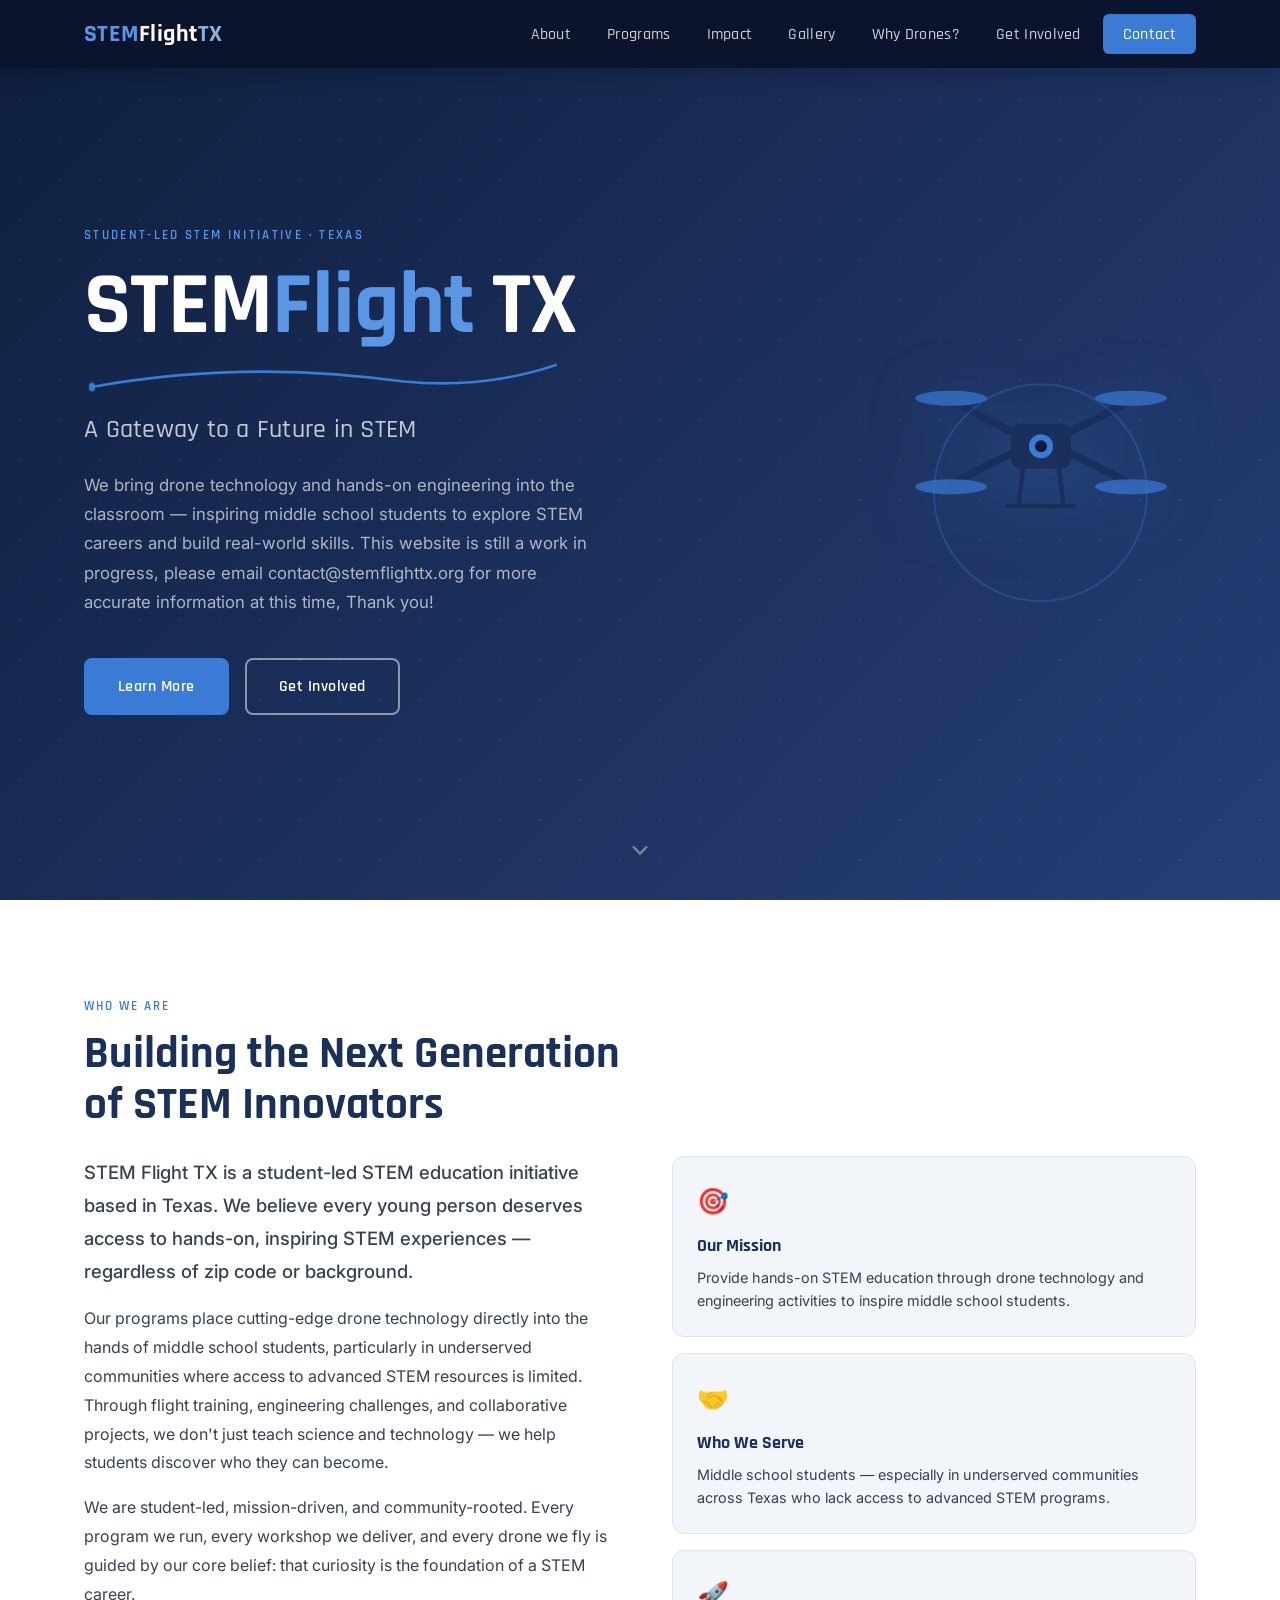
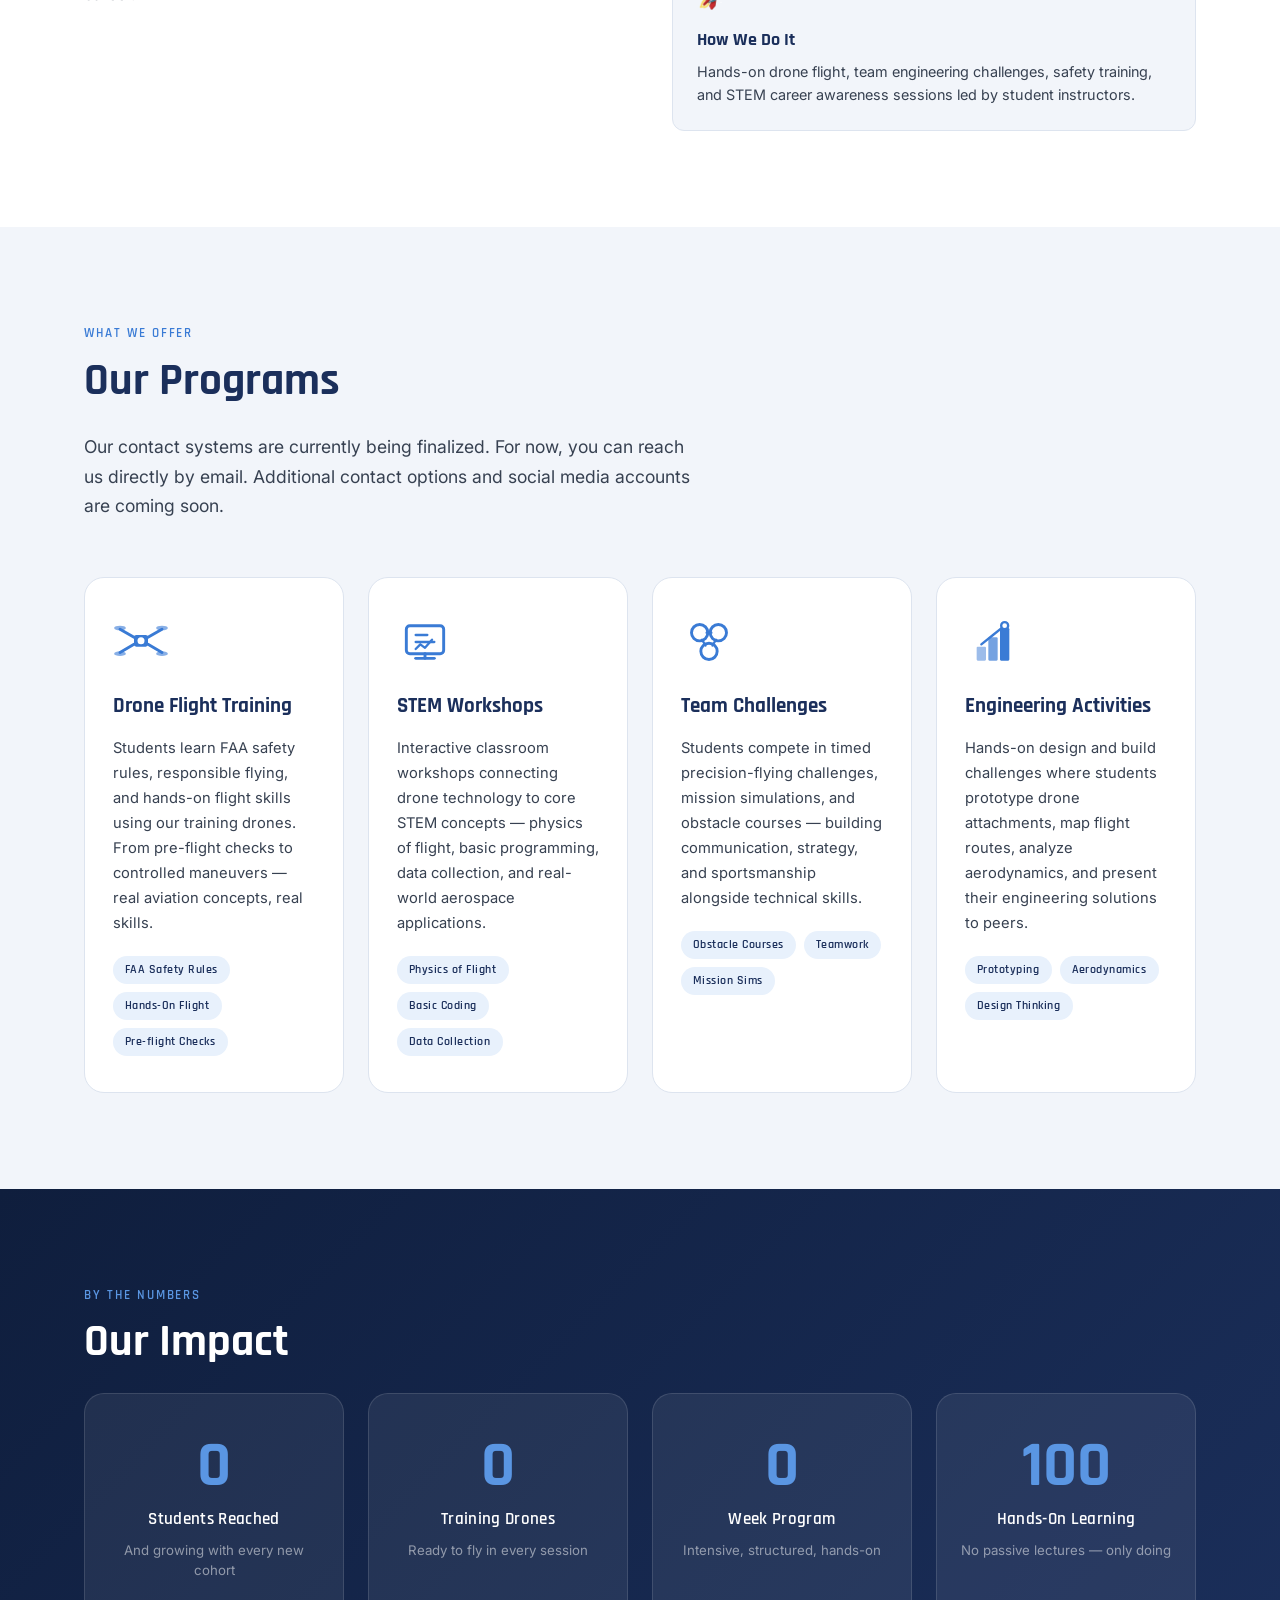
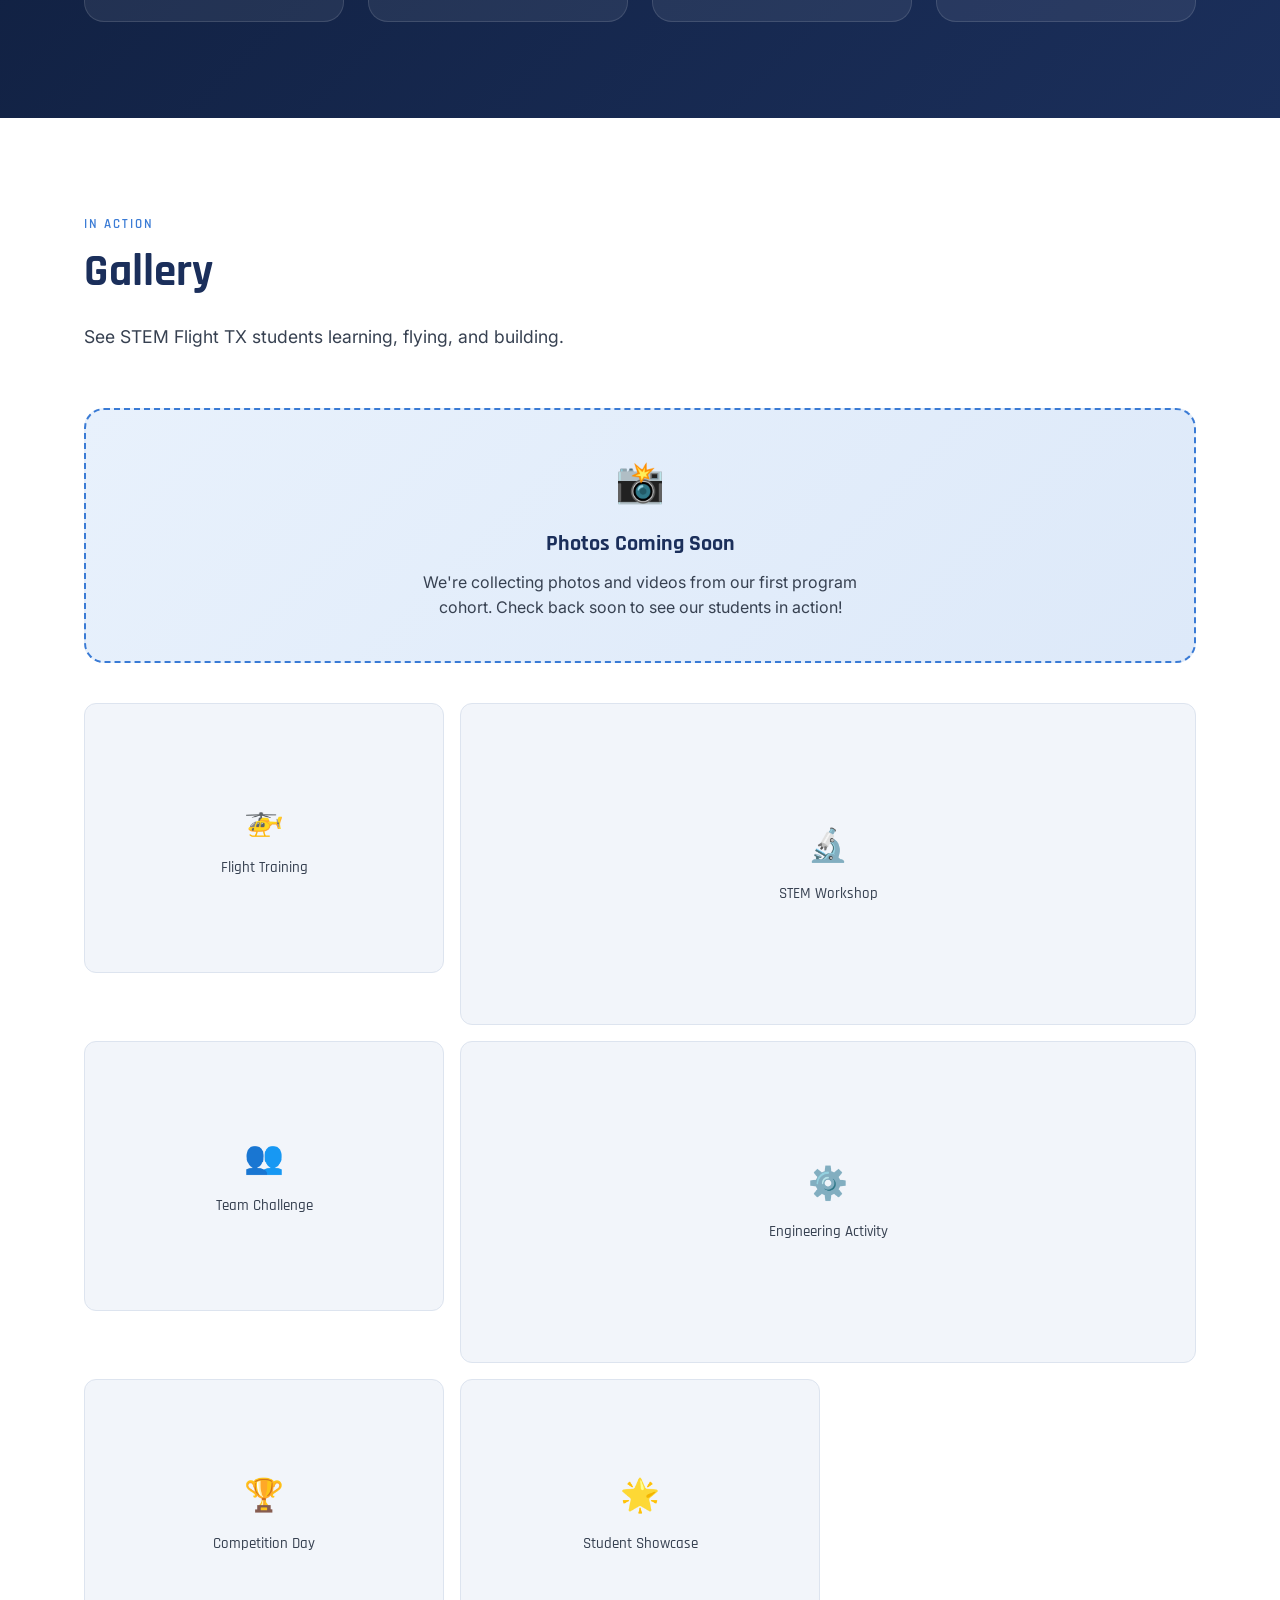
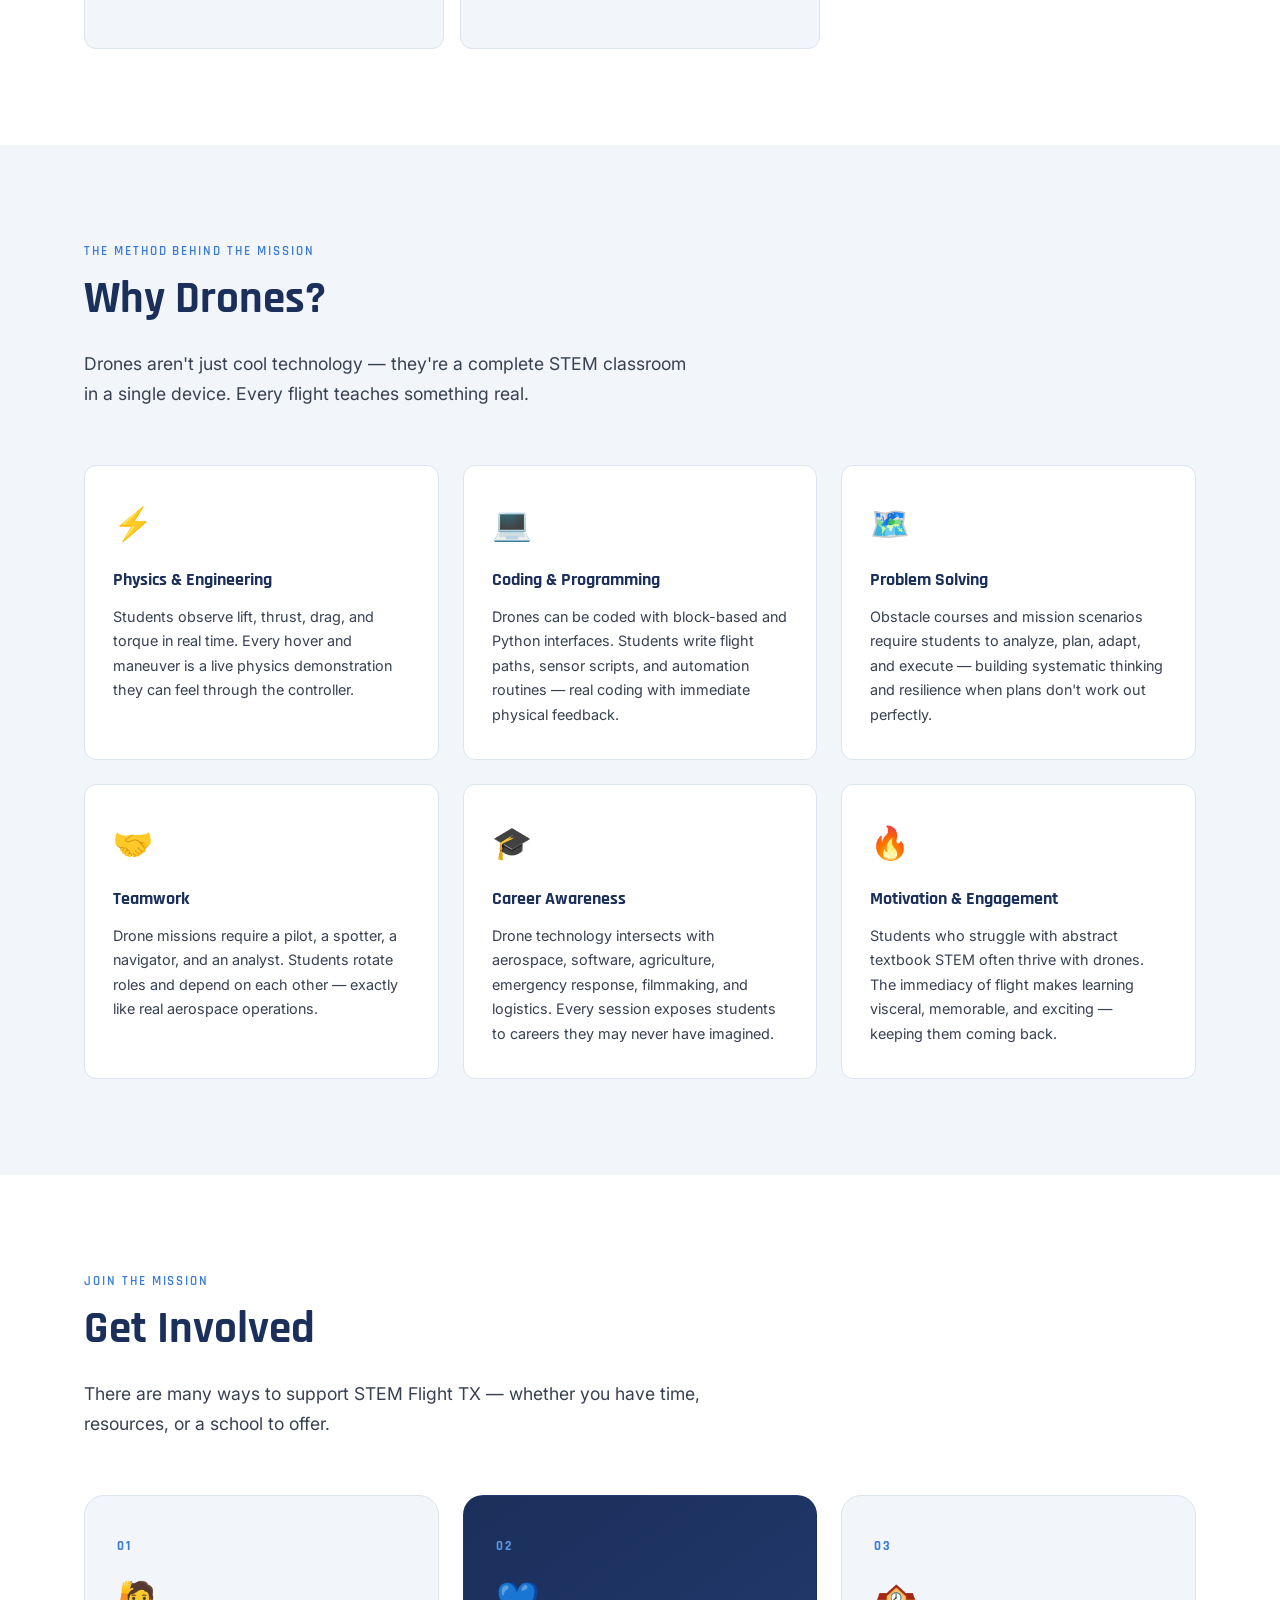
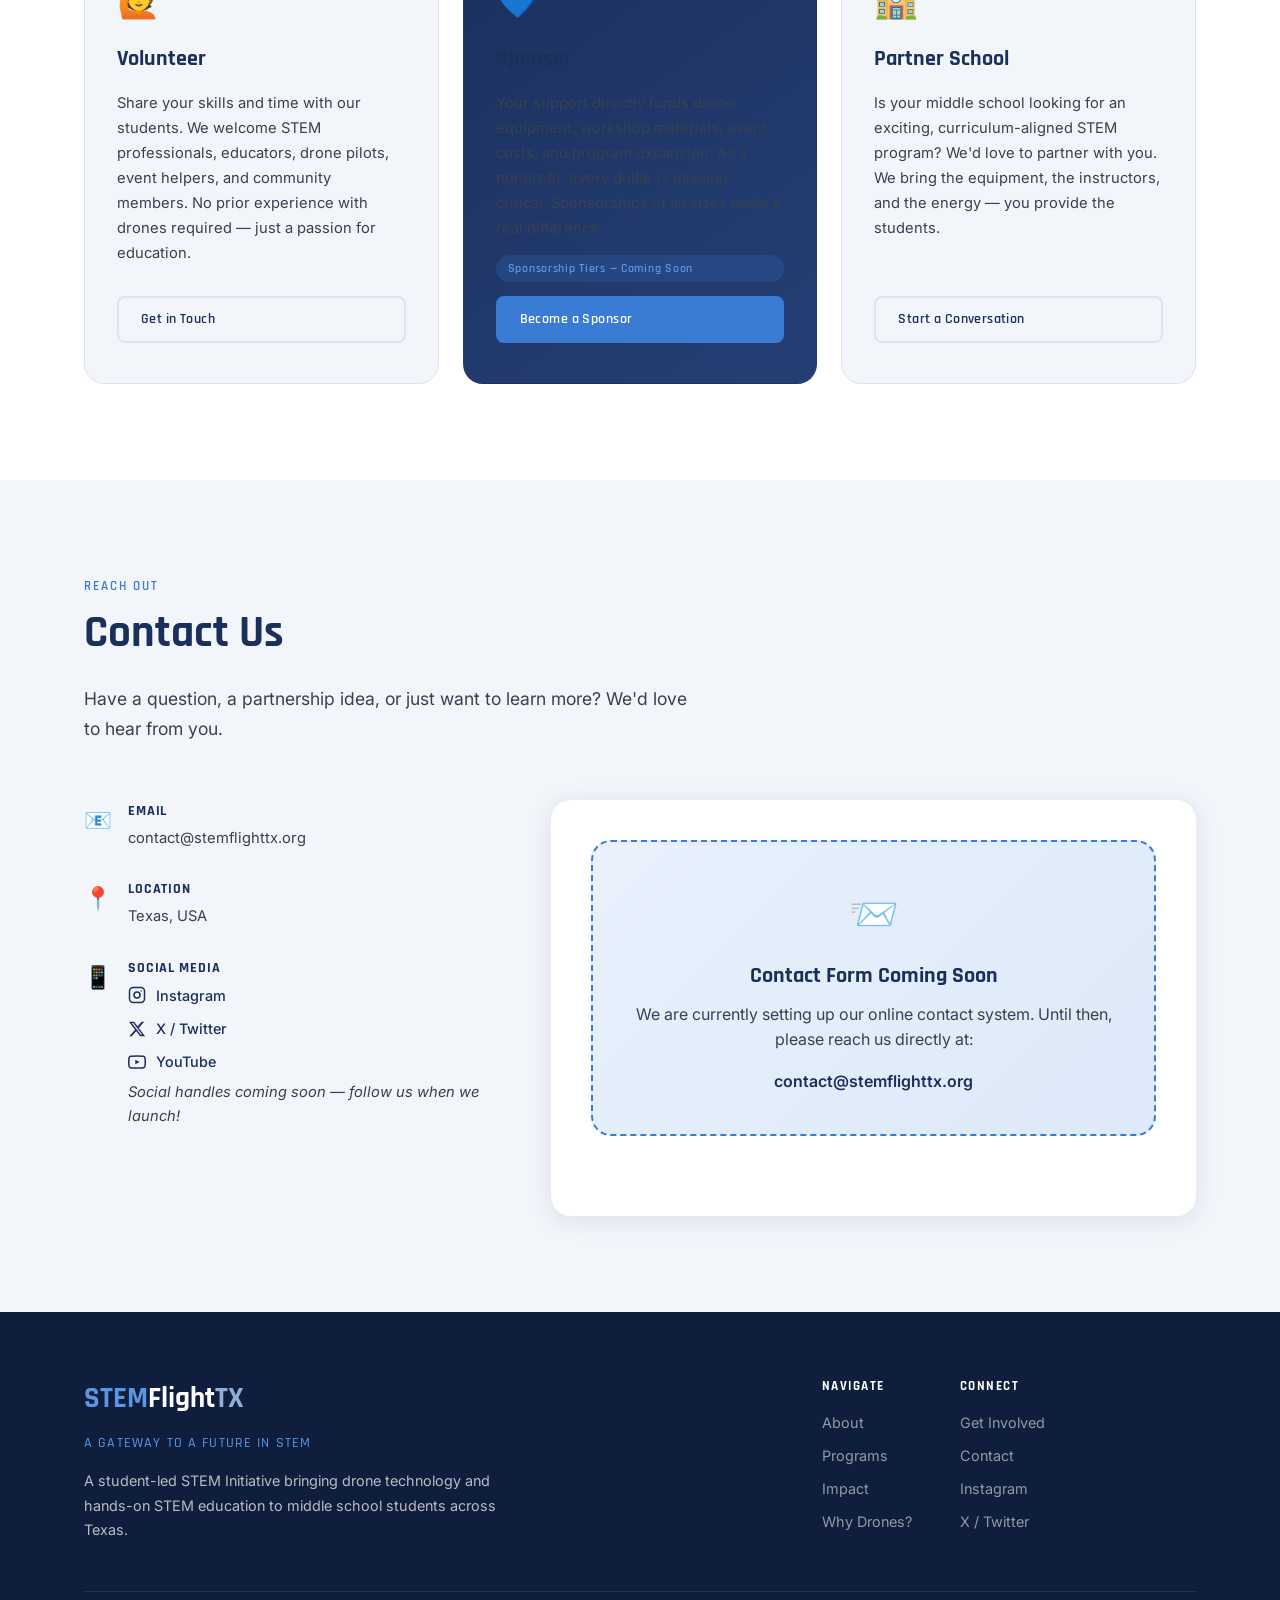
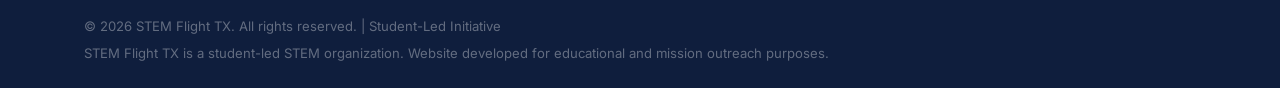
==== index.html @ 0399d837 "Add files via upload" ====
<!DOCTYPE html>
<html lang="en">
<head>
  <meta charset="UTF-8" />
  <meta name="viewport" content="width=device-width, initial-scale=1.0" />
  <title>STEM Flight TX — A Gateway to a Future in STEM</title>
  <meta name="description" content="STEM Flight TX is a student-led STEM initiative bringing hands-on drone and STEM education to middle school students across Texas." />
  <link rel="preconnect" href="https://fonts.googleapis.com" />
  <link rel="preconnect" href="https://fonts.gstatic.com" crossorigin />
  <link href="https://fonts.googleapis.com/css2?family=Rajdhani:wght@400;500;600;700&family=Inter:wght@300;400;500;600&display=swap" rel="stylesheet" />
  <link rel="stylesheet" href="style.css" />
</head>
<body>

  <!-- ===== NAVIGATION ===== -->
  <header class="navbar" id="navbar">
    <div class="nav-inner">
      <a href="#hero" class="nav-logo" aria-label="STEM Flight TX home">
        <span class="logo-stem">STEM</span><span class="logo-flight">Flight</span><span class="logo-tx">TX</span>
      </a>
      <nav class="nav-links" id="nav-links" aria-label="Main navigation">
        <a href="#about">About</a>
        <a href="#programs">Programs</a>
        <a href="#impact">Impact</a>
        <a href="#gallery">Gallery</a>
        <a href="#why-drones">Why Drones?</a>
        <a href="#get-involved">Get Involved</a>
        <a href="#contact" class="nav-cta">Contact</a>
      </nav>
      <button class="hamburger" id="hamburger" aria-label="Toggle navigation" aria-expanded="false">
        <span></span><span></span><span></span>
      </button>
    </div>
  </header>

  <main>

    <!-- ===== HERO SECTION ===== -->
    <section class="hero" id="hero">
      <div class="hero-bg-grid" aria-hidden="true"></div>
      <div class="hero-content fade-in">
        <p class="hero-eyebrow">Student-Led STEM Initiative · Texas</p>
        <h1 class="hero-title">
          STEM<span class="title-accent">Flight</span> TX
        </h1>
        <!-- Animated flight-path arc — the brand signature -->
        <div class="hero-swoosh" aria-hidden="true">
          <svg viewBox="0 0 600 40" fill="none" xmlns="http://www.w3.org/2000/svg" preserveAspectRatio="none">
            <path class="swoosh-path" d="M 10 30 Q 200 5 400 25 Q 500 32 590 10" stroke="#3A7BD5" stroke-width="2.5" stroke-linecap="round" fill="none"/>
            <circle class="swoosh-dot" cx="10" cy="30" r="4" fill="#3A7BD5"/>
          </svg>
        </div>
        <p class="hero-subtitle">A Gateway to a Future in STEM</p>
        <p class="hero-mission">
          We bring drone technology and hands-on engineering into the classroom — inspiring middle school students to explore STEM careers and build real-world skills. This website is still a work in progress, please email contact@stemflighttx.org for more accurate information at this time, Thank you!
        </p>
        <div class="hero-actions">
          <a href="#about" class="btn btn-primary">Learn More</a>
          <a href="#get-involved" class="btn btn-outline">Get Involved</a>
        </div>
      </div>
      <div class="hero-drone-visual" aria-hidden="true">
        <div class="drone-icon">
          <svg viewBox="0 0 200 140" fill="none" xmlns="http://www.w3.org/2000/svg">
            <!-- Drone body -->
            <rect x="80" y="55" width="40" height="30" rx="6" fill="#1B2F5B" opacity="0.9"/>
            <!-- Center camera -->
            <circle cx="100" cy="70" r="8" fill="#3A7BD5"/>
            <circle cx="100" cy="70" r="4" fill="#0a1a3a"/>
            <!-- Arms -->
            <line x1="80" y1="60" x2="40" y2="40" stroke="#1B2F5B" stroke-width="5" stroke-linecap="round"/>
            <line x1="120" y1="60" x2="160" y2="40" stroke="#1B2F5B" stroke-width="5" stroke-linecap="round"/>
            <line x1="80" y1="75" x2="40" y2="95" stroke="#1B2F5B" stroke-width="5" stroke-linecap="round"/>
            <line x1="120" y1="75" x2="160" y2="95" stroke="#1B2F5B" stroke-width="5" stroke-linecap="round"/>
            <!-- Rotors -->
            <ellipse cx="40" cy="38" rx="24" ry="5" fill="#3A7BD5" opacity="0.7" class="rotor"/>
            <ellipse cx="160" cy="38" rx="24" ry="5" fill="#3A7BD5" opacity="0.7" class="rotor"/>
            <ellipse cx="40" cy="97" rx="24" ry="5" fill="#3A7BD5" opacity="0.7" class="rotor"/>
            <ellipse cx="160" cy="97" rx="24" ry="5" fill="#3A7BD5" opacity="0.7" class="rotor"/>
            <!-- Landing gear -->
            <line x1="88" y1="85" x2="85" y2="110" stroke="#1B2F5B" stroke-width="3" stroke-linecap="round"/>
            <line x1="112" y1="85" x2="115" y2="110" stroke="#1B2F5B" stroke-width="3" stroke-linecap="round"/>
            <line x1="78" y1="110" x2="122" y2="110" stroke="#1B2F5B" stroke-width="3" stroke-linecap="round"/>
          </svg>
        </div>
        <div class="pulse-ring" aria-hidden="true"></div>
      </div>
      <a href="#about" class="scroll-hint" aria-label="Scroll to About section">
        <svg viewBox="0 0 24 24" fill="none" stroke="currentColor" stroke-width="2"><polyline points="6 9 12 15 18 9"/></svg>
      </a>
    </section>

    <!-- ===== ABOUT SECTION ===== -->
    <section class="section about" id="about">
      <div class="container">
        <div class="section-label fade-up">Who We Are</div>
        <h2 class="section-title fade-up">Building the Next Generation<br>of STEM Innovators</h2>
        <div class="about-grid">
          <div class="about-text fade-up">
            <p class="about-lead">
              STEM Flight TX is a student-led STEM education initiative based in Texas. We believe every young person deserves access to hands-on, inspiring STEM experiences — regardless of zip code or background.
            </p>
            <p>
              Our programs place cutting-edge drone technology directly into the hands of middle school students, particularly in underserved communities where access to advanced STEM resources is limited. Through flight training, engineering challenges, and collaborative projects, we don't just teach science and technology — we help students discover who they can become.
            </p>
            <p>
              We are student-led, mission-driven, and community-rooted. Every program we run, every workshop we deliver, and every drone we fly is guided by our core belief: that curiosity is the foundation of a STEM career.
            </p>
          </div>
          <div class="about-cards fade-up">
            <div class="about-card">
              <div class="about-card-icon">🎯</div>
              <h3>Our Mission</h3>
              <p>Provide hands-on STEM education through drone technology and engineering activities to inspire middle school students.</p>
            </div>
            <div class="about-card">
              <div class="about-card-icon">🤝</div>
              <h3>Who We Serve</h3>
              <p>Middle school students — especially in underserved communities across Texas who lack access to advanced STEM programs.</p>
            </div>
            <div class="about-card">
              <div class="about-card-icon">🚀</div>
              <h3>How We Do It</h3>
              <p>Hands-on drone flight, team engineering challenges, safety training, and STEM career awareness sessions led by student instructors.</p>
            </div>
          </div>
        </div>
      </div>
    </section>

    <!-- ===== PROGRAMS SECTION ===== -->
    <section class="section programs" id="programs">
      <div class="container">
        <div class="section-label fade-up">What We Offer</div>
        <h2 class="section-title fade-up">Our Programs</h2>
        <p class="section-intro fade-up">Our contact systems are currently being finalized.
        For now, you can reach us directly by email.
        Additional contact options and social media accounts are coming soon.
        </p>    
        <div class="programs-grid">

          <div class="program-card fade-up">
            <div class="program-icon">
              <svg viewBox="0 0 48 48" fill="none" xmlns="http://www.w3.org/2000/svg">
                <rect x="18" y="18" width="12" height="10" rx="2" fill="#3A7BD5"/>
                <circle cx="24" cy="23" r="3" fill="white"/>
                <line x1="18" y1="20" x2="6" y2="13" stroke="#3A7BD5" stroke-width="2.5" stroke-linecap="round"/>
                <line x1="30" y1="20" x2="42" y2="13" stroke="#3A7BD5" stroke-width="2.5" stroke-linecap="round"/>
                <line x1="18" y1="26" x2="6" y2="33" stroke="#3A7BD5" stroke-width="2.5" stroke-linecap="round"/>
                <line x1="30" y1="26" x2="42" y2="33" stroke="#3A7BD5" stroke-width="2.5" stroke-linecap="round"/>
                <ellipse cx="6" cy="12" rx="5" ry="2" fill="#3A7BD5" opacity="0.6"/>
                <ellipse cx="42" cy="12" rx="5" ry="2" fill="#3A7BD5" opacity="0.6"/>
                <ellipse cx="6" cy="34" rx="5" ry="2" fill="#3A7BD5" opacity="0.6"/>
                <ellipse cx="42" cy="34" rx="5" ry="2" fill="#3A7BD5" opacity="0.6"/>
              </svg>
            </div>
            <h3>Drone Flight Training</h3>
            <p>Students learn FAA safety rules, responsible flying, and hands-on flight skills using our training drones. From pre-flight checks to controlled maneuvers — real aviation concepts, real skills.</p>
            <ul class="program-tags">
              <li>FAA Safety Rules</li>
              <li>Hands-On Flight</li>
              <li>Pre-flight Checks</li>
            </ul>
          </div>

          <div class="program-card fade-up">
            <div class="program-icon">
              <svg viewBox="0 0 48 48" fill="none" xmlns="http://www.w3.org/2000/svg">
                <rect x="8" y="10" width="32" height="24" rx="3" stroke="#3A7BD5" stroke-width="2.5" fill="none"/>
                <line x1="16" y1="18" x2="26" y2="18" stroke="#3A7BD5" stroke-width="2" stroke-linecap="round"/>
                <line x1="16" y1="24" x2="32" y2="24" stroke="#3A7BD5" stroke-width="2" stroke-linecap="round"/>
                <polyline points="16,30 20,26 24,29 30,22" stroke="#3A7BD5" stroke-width="2" stroke-linecap="round" stroke-linejoin="round"/>
                <line x1="24" y1="34" x2="24" y2="38" stroke="#3A7BD5" stroke-width="2.5" stroke-linecap="round"/>
                <line x1="16" y1="38" x2="32" y2="38" stroke="#3A7BD5" stroke-width="2.5" stroke-linecap="round"/>
              </svg>
            </div>
            <h3>STEM Workshops</h3>
            <p>Interactive classroom workshops connecting drone technology to core STEM concepts — physics of flight, basic programming, data collection, and real-world aerospace applications.</p>
            <ul class="program-tags">
              <li>Physics of Flight</li>
              <li>Basic Coding</li>
              <li>Data Collection</li>
            </ul>
          </div>

          <div class="program-card fade-up">
            <div class="program-icon">
              <svg viewBox="0 0 48 48" fill="none" xmlns="http://www.w3.org/2000/svg">
                <circle cx="16" cy="16" r="7" stroke="#3A7BD5" stroke-width="2.5" fill="none"/>
                <circle cx="32" cy="16" r="7" stroke="#3A7BD5" stroke-width="2.5" fill="none"/>
                <circle cx="24" cy="32" r="7" stroke="#3A7BD5" stroke-width="2.5" fill="none"/>
                <line x1="22" y1="16" x2="26" y2="16" stroke="#3A7BD5" stroke-width="2" stroke-linecap="round"/>
                <line x1="18" y1="22" x2="21" y2="27" stroke="#3A7BD5" stroke-width="2" stroke-linecap="round"/>
                <line x1="30" y1="22" x2="27" y2="27" stroke="#3A7BD5" stroke-width="2" stroke-linecap="round"/>
              </svg>
            </div>
            <h3>Team Challenges</h3>
            <p>Students compete in timed precision-flying challenges, mission simulations, and obstacle courses — building communication, strategy, and sportsmanship alongside technical skills.</p>
            <ul class="program-tags">
              <li>Obstacle Courses</li>
              <li>Teamwork</li>
              <li>Mission Sims</li>
            </ul>
          </div>

          <div class="program-card fade-up">
            <div class="program-icon">
              <svg viewBox="0 0 48 48" fill="none" xmlns="http://www.w3.org/2000/svg">
                <rect x="10" y="28" width="8" height="12" rx="1" fill="#3A7BD5" opacity="0.5"/>
                <rect x="20" y="20" width="8" height="20" rx="1" fill="#3A7BD5" opacity="0.7"/>
                <rect x="30" y="12" width="8" height="28" rx="1" fill="#3A7BD5"/>
                <polyline points="14,26 24,18 34,10" stroke="#3A7BD5" stroke-width="2" stroke-linecap="round" stroke-linejoin="round"/>
                <circle cx="34" cy="10" r="3" fill="white" stroke="#3A7BD5" stroke-width="2"/>
              </svg>
            </div>
            <h3>Engineering Activities</h3>
            <p>Hands-on design and build challenges where students prototype drone attachments, map flight routes, analyze aerodynamics, and present their engineering solutions to peers.</p>
            <ul class="program-tags">
              <li>Prototyping</li>
              <li>Aerodynamics</li>
              <li>Design Thinking</li>
            </ul>
          </div>

        </div>
      </div>
    </section>

    <!-- ===== IMPACT SECTION ===== -->
    <section class="section impact" id="impact">
      <div class="container">
        <div class="section-label fade-up">By the Numbers</div>
        <h2 class="section-title fade-up">Our Impact</h2>
        <div class="impact-grid">
          <div class="impact-card fade-up">
            <div class="impact-number" data-target="21">0</div>
            <div class="impact-label">Students Reached</div>
            <div class="impact-desc">And growing with every new cohort</div>
          </div>
          <div class="impact-card fade-up">
            <div class="impact-number" data-target="6">0</div>
            <div class="impact-label">Training Drones</div>
            <div class="impact-desc">Ready to fly in every session</div>
          </div>
          <div class="impact-card fade-up">
            <div class="impact-number" data-target="4">0</div>
            <div class="impact-label">Week Program</div>
            <div class="impact-desc">Intensive, structured, hands-on</div>
          </div>
          <div class="impact-card fade-up">
            <div class="impact-number" data-suffix="%">100</div>
            <div class="impact-label">Hands-On Learning</div>
            <div class="impact-desc">No passive lectures — only doing</div>
          </div>
        </div>
      </div>
    </section>

    <!-- ===== GALLERY SECTION ===== -->
    <section class="section gallery" id="gallery">
      <div class="container">
        <div class="section-label fade-up">In Action</div>
        <h2 class="section-title fade-up">Gallery</h2>
        <p class="section-intro fade-up">See STEM Flight TX students learning, flying, and building.</p>

        <div class="coming-soon-banner fade-up">
          <div class="coming-soon-icon">📸</div>
          <h3>Photos Coming Soon</h3>
          <p>We're collecting photos and videos from our first program cohort. Check back soon to see our students in action!</p>
        </div>

        <!-- Placeholder grid shown while gallery is populated -->
        <div class="gallery-grid fade-up" aria-label="Gallery placeholder">
          <div class="gallery-item">
            <div class="gallery-placeholder">
              <span class="gallery-ph-icon">🚁</span>
              <span>Flight Training</span>
            </div>
          </div>
          <div class="gallery-item gallery-item--wide">
            <div class="gallery-placeholder">
              <span class="gallery-ph-icon">🔬</span>
              <span>STEM Workshop</span>
            </div>
          </div>
          <div class="gallery-item">
            <div class="gallery-placeholder">
              <span class="gallery-ph-icon">👥</span>
              <span>Team Challenge</span>
            </div>
          </div>
          <div class="gallery-item gallery-item--wide">
            <div class="gallery-placeholder">
              <span class="gallery-ph-icon">⚙️</span>
              <span>Engineering Activity</span>
            </div>
          </div>
          <div class="gallery-item">
            <div class="gallery-placeholder">
              <span class="gallery-ph-icon">🏆</span>
              <span>Competition Day</span>
            </div>
          </div>
          <div class="gallery-item">
            <div class="gallery-placeholder">
              <span class="gallery-ph-icon">🌟</span>
              <span>Student Showcase</span>
            </div>
          </div>
        </div>
      </div>
    </section>

    <!-- ===== WHY DRONES SECTION ===== -->
    <section class="section why-drones" id="why-drones">
      <div class="container">
        <div class="section-label fade-up">The Method Behind the Mission</div>
        <h2 class="section-title fade-up">Why Drones?</h2>
        <p class="section-intro fade-up">
          Drones aren't just cool technology — they're a complete STEM classroom in a single device. Every flight teaches something real.
        </p>
        <div class="why-grid">
          <div class="why-card fade-up">
            <div class="why-icon">⚡</div>
            <h3>Physics &amp; Engineering</h3>
            <p>Students observe lift, thrust, drag, and torque in real time. Every hover and maneuver is a live physics demonstration they can feel through the controller.</p>
          </div>
          <div class="why-card fade-up">
            <div class="why-icon">💻</div>
            <h3>Coding &amp; Programming</h3>
            <p>Drones can be coded with block-based and Python interfaces. Students write flight paths, sensor scripts, and automation routines — real coding with immediate physical feedback.</p>
          </div>
          <div class="why-card fade-up">
            <div class="why-icon">🗺️</div>
            <h3>Problem Solving</h3>
            <p>Obstacle courses and mission scenarios require students to analyze, plan, adapt, and execute — building systematic thinking and resilience when plans don't work out perfectly.</p>
          </div>
          <div class="why-card fade-up">
            <div class="why-icon">🤝</div>
            <h3>Teamwork</h3>
            <p>Drone missions require a pilot, a spotter, a navigator, and an analyst. Students rotate roles and depend on each other — exactly like real aerospace operations.</p>
          </div>
          <div class="why-card fade-up">
            <div class="why-icon">🎓</div>
            <h3>Career Awareness</h3>
            <p>Drone technology intersects with aerospace, software, agriculture, emergency response, filmmaking, and logistics. Every session exposes students to careers they may never have imagined.</p>
          </div>
          <div class="why-card fade-up">
            <div class="why-icon">🔥</div>
            <h3>Motivation &amp; Engagement</h3>
            <p>Students who struggle with abstract textbook STEM often thrive with drones. The immediacy of flight makes learning visceral, memorable, and exciting — keeping them coming back.</p>
          </div>
        </div>
      </div>
    </section>

    <!-- ===== GET INVOLVED SECTION ===== -->
    <section class="section get-involved" id="get-involved">
      <div class="container">
        <div class="section-label fade-up">Join the Mission</div>
        <h2 class="section-title fade-up">Get Involved</h2>
        <p class="section-intro fade-up">There are many ways to support STEM Flight TX — whether you have time, resources, or a school to offer.</p>
        <div class="involved-grid">

          <div class="involved-card fade-up">
            <div class="involved-num">01</div>
            <div class="involved-icon">🙋</div>
            <h3>Volunteer</h3>
            <p>Share your skills and time with our students. We welcome STEM professionals, educators, drone pilots, event helpers, and community members. No prior experience with drones required — just a passion for education.</p>
            <a href="#contact" class="btn btn-outline btn-sm">Get in Touch</a>
          </div>

          <div class="involved-card involved-card--featured fade-up">
            <div class="involved-num">02</div>
            <div class="involved-icon">💙</div>
            <h3>Sponsor</h3>
            <p>Your support directly funds drone equipment, workshop materials, event costs, and program expansion. As a nonprofit, every dollar is mission-critical. Sponsorships of all sizes make a real difference.</p>
            <div class="coming-soon-tag">Sponsorship Tiers — Coming Soon</div>
            <a href="#contact" class="btn btn-primary btn-sm">Become a Sponsor</a>
          </div>

          <div class="involved-card fade-up">
            <div class="involved-num">03</div>
            <div class="involved-icon">🏫</div>
            <h3>Partner School</h3>
            <p>Is your middle school looking for an exciting, curriculum-aligned STEM program? We'd love to partner with you. We bring the equipment, the instructors, and the energy — you provide the students.</p>
            <a href="#contact" class="btn btn-outline btn-sm">Start a Conversation</a>
          </div>

        </div>
      </div>
    </section>

    <!-- ===== CONTACT SECTION ===== -->
    <section class="section contact" id="contact">
      <div class="container">
        <div class="section-label fade-up">Reach Out</div>
        <h2 class="section-title fade-up">Contact Us</h2>
        <p class="section-intro fade-up">Have a question, a partnership idea, or just want to learn more? We'd love to hear from you.</p>
        <div class="contact-layout">

          <div class="contact-info fade-up">
            <div class="contact-block">
              <div class="contact-block-icon">📧</div>
              <div>
                <h4>Email</h4>
                <p>contact@stemflighttx.org</p>
              </div>
            </div>
            <div class="contact-block">
              <div class="contact-block-icon">📍</div>
              <div>
                <h4>Location</h4>
                <p>Texas, USA</p>
              </div>
            </div>
            <div class="contact-block social-block">
              <div class="contact-block-icon">📱</div>
              <div>
                <h4>Social Media</h4>
                <div class="social-links">
                  <a href="#" class="social-link" aria-label="Instagram">
                    <svg viewBox="0 0 24 24" fill="none" stroke="currentColor" stroke-width="2"><rect x="2" y="2" width="20" height="20" rx="5"/><circle cx="12" cy="12" r="4"/><circle cx="17.5" cy="6.5" r="1" fill="currentColor" stroke="none"/></svg>
                    Instagram
                  </a>
                  <a href="#" class="social-link" aria-label="Twitter/X">
                    <svg viewBox="0 0 24 24" fill="currentColor"><path d="M18.244 2.25h3.308l-7.227 8.26 8.502 11.24H16.17l-5.214-6.817L4.99 21.75H1.68l7.73-8.835L1.254 2.25H8.08l4.713 6.231zm-1.161 17.52h1.833L7.084 4.126H5.117z"/></svg>
                    X / Twitter
                  </a>
                  <a href="#" class="social-link" aria-label="YouTube">
                    <svg viewBox="0 0 24 24" fill="none" stroke="currentColor" stroke-width="2"><path d="M22.54 6.42a2.78 2.78 0 0 0-1.95-1.96C18.88 4 12 4 12 4s-6.88 0-8.59.46a2.78 2.78 0 0 0-1.95 1.96A29 29 0 0 0 1 12a29 29 0 0 0 .46 5.58A2.78 2.78 0 0 0 3.41 19.54C5.12 20 12 20 12 20s6.88 0 8.59-.46a2.78 2.78 0 0 0 1.95-1.96A29 29 0 0 0 23 12a29 29 0 0 0-.46-5.58z"/><polygon points="9.75 15.02 15.5 12 9.75 8.98 9.75 15.02" fill="currentColor" stroke="none"/></svg>
                    YouTube
                  </a>
                </div>
                <p class="social-note">Social handles coming soon — follow us when we launch!</p>
              </div>
            </div>
          </div>

        <div class="contact-form-wrap fade-up">

            <div class="coming-soon-banner">
                <div class="coming-soon-icon">📨</div>

                <h3>Contact Form Coming Soon</h3>

                <p>
                  We are currently setting up our online contact system.
                  Until then, please reach us directly at:
                </p>

                <p style="margin-top:16px;font-weight:600;color:#1B2F5B;">
              contact@stemflighttx.org
                </p>

            </div>

        </div>
      </div>
    </section>

  </main>

  <!-- ===== FOOTER ===== -->
  <footer class="footer">
    <div class="container">
      <div class="footer-top">
        <div class="footer-brand">
          <div class="footer-logo">
            <span class="logo-stem">STEM</span><span class="logo-flight">Flight</span><span class="logo-tx">TX</span>
          </div>
          <p class="footer-tagline">A Gateway to a Future in STEM</p>
          <p class="footer-mission-text">A student-led STEM Initiative bringing drone technology and hands-on STEM education to middle school students across Texas.</p>
        </div>
        <div class="footer-links">
          <div class="footer-col">
            <h4>Navigate</h4>
            <a href="#about">About</a>
            <a href="#programs">Programs</a>
            <a href="#impact">Impact</a>
            <a href="#why-drones">Why Drones?</a>
          </div>
          <div class="footer-col">
            <h4>Connect</h4>
            <a href="#get-involved">Get Involved</a>
            <a href="#contact">Contact</a>
            <a href="#">Instagram</a>
            <a href="#">X / Twitter</a>
          </div>
        </div>
      </div>
      <div class="footer-bottom">
        <p>&copy; <span id="year"></span> STEM Flight TX. All rights reserved. | Student-Led Initiative</p>
        <p class="footer-disclaimer">STEM Flight TX is a student-led STEM organization. Website developed for educational and mission outreach purposes.</p>
      </div>
    </div>
  </footer>

  <script src="script.js"></script>
</body>
</html>
---- style.css ----
/* ============================================================
   STEM Flight TX — style.css
   Design: Navy + Sky Blue + Light Gray | Rajdhani + Inter
   ============================================================ */

/* === TOKENS === */
:root {
  --navy:        #1B2F5B;
  --navy-deep:   #0f1e3d;
  --navy-mid:    #253f75;
  --blue:        #3A7BD5;
  --blue-light:  #5A96E3;
  --blue-pale:   #E8F1FC;
  --gray-bg:     #F2F5FA;
  --gray-line:   #DDE4EF;
  --gray-text:   #374151;
  --white:       #FFFFFF;
  --text-dark:   #111827;
  --text-body:   #2D3748;

  --font-display: 'Rajdhani', sans-serif;
  --font-body:    'Inter', sans-serif;

  --radius:    12px;
  --radius-lg: 20px;
  --shadow:    0 4px 24px rgba(27,47,91,0.10);
  --shadow-lg: 0 12px 48px rgba(27,47,91,0.16);
  --transition: 0.3s cubic-bezier(0.4,0,0.2,1);
}

/* === RESET & BASE === */
*, *::before, *::after { box-sizing: border-box; margin: 0; padding: 0; }

html {
  scroll-behavior: smooth;
  font-size: 16px;
}

body {
  font-family: var(--font-body);
  color: var(--text-body);
  background: var(--white);
  line-height: 1.6;
  overflow-x: hidden;
}

img { max-width: 100%; display: block; }

a { text-decoration: none; color: inherit; }

ul { list-style: none; }

/* === UTILITY === */
.container {
  max-width: 1160px;
  margin: 0 auto;
  padding: 0 24px;
}

.section {
  padding: 96px 0;
}

.section-label {
  font-family: var(--font-display);
  font-size: 13px;
  font-weight: 600;
  letter-spacing: 0.15em;
  text-transform: uppercase;
  color: var(--blue);
  margin-bottom: 12px;
}

.section-title {
  font-family: var(--font-display);
  font-size: clamp(2rem, 4vw, 2.8rem);
  font-weight: 700;
  color: var(--navy);
  line-height: 1.15;
  margin-bottom: 24px;
}

.section-intro {
  font-size: 1.1rem;
  color: var(--gray-text);
  max-width: 620px;
  margin-bottom: 56px;
  line-height: 1.7;
}

/* === BUTTONS === */
.btn {
  display: inline-flex;
  align-items: center;
  gap: 8px;
  font-family: var(--font-display);
  font-size: 1rem;
  font-weight: 600;
  letter-spacing: 0.03em;
  padding: 14px 32px;
  border-radius: 8px;
  border: 2px solid transparent;
  cursor: pointer;
  transition: var(--transition);
  text-decoration: none;
}

.btn-primary {
  background: var(--blue);
  color: var(--white);
  border-color: var(--blue);
}
.btn-primary:hover {
  background: var(--navy);
  border-color: var(--navy);
  transform: translateY(-2px);
  box-shadow: 0 8px 24px rgba(58,123,213,0.35);
}

.btn-outline {
  background: transparent;
  color: var(--white);
  border-color: rgba(255,255,255,0.5);
}
.btn-outline:hover {
  background: rgba(255,255,255,0.12);
  border-color: var(--white);
  transform: translateY(-2px);
}

.btn-sm {
  font-size: 0.875rem;
  padding: 10px 22px;
}

.btn-full {
  width: 100%;
  justify-content: center;
}

/* Dark-bg outline variant (for involved cards non-featured) */
.involved-card .btn-outline {
  color: var(--navy);
  border-color: var(--gray-line);
}
.involved-card .btn-outline:hover {
  background: var(--blue-pale);
  border-color: var(--blue);
  color: var(--navy);
}

/* === NAVBAR === */
.navbar {
  position: fixed;
  top: 0;
  left: 0;
  right: 0;
  z-index: 1000;
  padding: 0;

  background: rgba(11, 20, 45, 0.97);
  backdrop-filter: blur(12px);
  box-shadow: 0 2px 24px rgba(0,0,0,0.25);

  transition: background var(--transition), box-shadow var(--transition);
}

.navbar.scrolled {
  background: rgba(11, 20, 45, 0.97);
  backdrop-filter: blur(12px);
  box-shadow: 0 2px 24px rgba(0,0,0,0.25);
}

.nav-inner {
  max-width: 1160px;
  margin: 0 auto;
  padding: 0 24px;
  height: 68px;
  display: flex;
  align-items: center;
  justify-content: space-between;
}

.nav-logo {
  font-family: var(--font-display);
  font-size: 1.5rem;
  font-weight: 700;
  letter-spacing: 0.02em;
}
.logo-stem    { color: var(--blue-light); }
.logo-flight  { color: var(--white); }
.logo-tx      { color: #8fafd9; }

.nav-links {
  display: flex;
  align-items: center;
  gap: 8px;
}

.nav-links a {
  font-family: var(--font-display);
  font-size: 0.975rem;
  font-weight: 500;
  color: rgba(255,255,255,0.8);
  padding: 8px 14px;
  border-radius: 6px;
  letter-spacing: 0.02em;
  transition: color var(--transition), background var(--transition);
}
.nav-links a:hover {
  color: var(--white);
  background: rgba(255,255,255,0.08);
}
.nav-links .nav-cta {
  background: var(--blue);
  color: var(--white);
  padding: 8px 20px;
}
.nav-links .nav-cta:hover {
  background: var(--blue-light);
}

.hamburger {
  display: none;
  flex-direction: column;
  justify-content: center;
  gap: 5px;
  background: none;
  border: none;
  cursor: pointer;
  padding: 8px;
}
.hamburger span {
  display: block;
  width: 24px;
  height: 2px;
  background: var(--white);
  border-radius: 2px;
  transition: transform var(--transition), opacity var(--transition);
}
.hamburger.open span:nth-child(1) { transform: translateY(7px) rotate(45deg); }
.hamburger.open span:nth-child(2) { opacity: 0; }
.hamburger.open span:nth-child(3) { transform: translateY(-7px) rotate(-45deg); }

/* === HERO SECTION === */
.hero {
  position: relative;
  min-height: 100vh;
  display: flex;
  align-items: center;
  background: linear-gradient(135deg, var(--navy-deep) 0%, var(--navy) 50%, var(--navy-mid) 100%);
  overflow: hidden;
  padding: 120px 24px 80px;
}

/* Subtle dot-grid background */
.hero-bg-grid {
  position: absolute;
  inset: 0;
  background-image: radial-gradient(circle, rgba(58,123,213,0.18) 1px, transparent 1px);
  background-size: 40px 40px;
  pointer-events: none;
}

.hero-content {
  position: relative;
  z-index: 2;
  max-width: 640px;
  margin-left: max(24px, calc((100vw - 1160px) / 2));
}

.hero-eyebrow {
  font-family: var(--font-display);
  font-size: 13px;
  font-weight: 600;
  letter-spacing: 0.18em;
  text-transform: uppercase;
  color: var(--blue-light);
  margin-bottom: 16px;
}

.hero-title {
  font-family: var(--font-display);
  font-size: clamp(3.2rem, 8vw, 5.5rem);
  font-weight: 700;
  color: var(--white);
  line-height: 1.0;
  margin-bottom: 0;
  letter-spacing: -0.01em;
}

.title-accent { color: var(--blue-light); }

/* The brand-signature flight-path swoosh */
.hero-swoosh {
  width: 100%;
  max-width: 480px;
  height: 44px;
  margin: 4px 0 12px;
  overflow: visible;
}
.hero-swoosh svg { width: 100%; height: 100%; }

.swoosh-path {
  stroke-dasharray: 700;
  stroke-dashoffset: 700;
  animation: drawPath 1.8s ease-out 0.6s forwards;
}
.swoosh-dot {
  opacity: 0;
  animation: dotAppear 0.3s ease-out 2.2s forwards;
}
@keyframes drawPath {
  to { stroke-dashoffset: 0; }
}
@keyframes dotAppear {
  to { opacity: 1; }
}

.hero-subtitle {
  font-family: var(--font-display);
  font-size: clamp(1.2rem, 2.5vw, 1.6rem);
  font-weight: 500;
  color: rgba(255,255,255,0.75);
  margin-bottom: 20px;
  letter-spacing: 0.01em;
}

.hero-mission {
  font-size: 1.05rem;
  color: rgba(255,255,255,0.65);
  line-height: 1.75;
  max-width: 520px;
  margin-bottom: 40px;
}

.hero-actions {
  display: flex;
  gap: 16px;
  flex-wrap: wrap;
}

/* Hero drone illustration (right side) */
.hero-drone-visual {
  position: absolute;
  right: max(32px, calc((100vw - 1160px) / 2));
  top: 50%;
  transform: translateY(-50%);
  width: clamp(200px, 28vw, 380px);
  display: flex;
  align-items: center;
  justify-content: center;
}

.drone-icon {
  animation: droneFloat 4s ease-in-out infinite;
  filter: drop-shadow(0 12px 32px rgba(58,123,213,0.4));
}
.drone-icon svg { width: 100%; }

.rotor {
  transform-origin: center;
  animation: rotorSpin 0.3s linear infinite;
}

@keyframes droneFloat {
  0%, 100% { transform: translateY(0); }
  50%       { transform: translateY(-16px); }
}
@keyframes rotorSpin {
  from { transform: rotateY(0deg); }
  to   { transform: rotateY(360deg); }
}

/* Pulse rings under drone */
.pulse-ring {
  position: absolute;
  width: 60%;
  padding-bottom: 60%;
  border-radius: 50%;
  border: 2px solid rgba(58,123,213,0.3);
  animation: pulse 2.5s ease-out infinite;
  pointer-events: none;
  bottom: -20%;
}
@keyframes pulse {
  0%   { transform: scale(0.5); opacity: 0.7; }
  100% { transform: scale(1.8); opacity: 0; }
}

/* Scroll hint arrow */
.scroll-hint {
  position: absolute;
  bottom: 28px;
  left: 50%;
  transform: translateX(-50%);
  color: rgba(255,255,255,0.4);
  animation: bounce 2s ease-in-out infinite;
  z-index: 2;
}
.scroll-hint svg { width: 28px; height: 28px; }
@keyframes bounce {
  0%, 100% { transform: translateX(-50%) translateY(0); }
  50%       { transform: translateX(-50%) translateY(8px); }
}

/* === ABOUT SECTION === */
.about {
  background: var(--white);
}

.about-grid {
  display: grid;
  grid-template-columns: 1fr 1fr;
  gap: 64px;
  align-items: start;
}

.about-lead {
  font-size: 1.15rem;
  font-weight: 500;
  color: var(--navy);
  margin-bottom: 20px;
  line-height: 1.7;
}

.about-text p {
  color: var(--gray-text);
  line-height: 1.8;
  margin-bottom: 16px;
}

.about-cards {
  display: flex;
  flex-direction: column;
  gap: 16px;
}

.about-card {
  background: var(--gray-bg);
  border: 1px solid var(--gray-line);
  border-radius: var(--radius);
  padding: 24px;
  transition: box-shadow var(--transition), transform var(--transition);
}
.about-card:hover {
  box-shadow: var(--shadow);
  transform: translateY(-3px);
}

.about-card-icon {
  font-size: 1.6rem;
  margin-bottom: 10px;
}

.about-card h3 {
  font-family: var(--font-display);
  font-size: 1.1rem;
  font-weight: 700;
  color: var(--navy);
  margin-bottom: 6px;
}

.about-card p {
  font-size: 0.9rem;
  color: var(--gray-text);
  line-height: 1.6;
}

/* === PROGRAMS SECTION === */
.programs {
  background: var(--gray-bg);
}

.programs-grid {
  display: grid;
  grid-template-columns: repeat(auto-fit, minmax(260px, 1fr));
  gap: 24px;
}

.program-card {
  background: var(--white);
  border: 1px solid var(--gray-line);
  border-radius: var(--radius-lg);
  padding: 36px 28px;
  transition: box-shadow var(--transition), transform var(--transition);
  position: relative;
  overflow: hidden;
}
.program-card::before {
  content: '';
  position: absolute;
  top: 0; left: 0; right: 0;
  height: 4px;
  background: linear-gradient(90deg, var(--blue), var(--blue-light));
  transform: scaleX(0);
  transform-origin: left;
  transition: transform var(--transition);
}
.program-card:hover::before { transform: scaleX(1); }
.program-card:hover {
  box-shadow: var(--shadow-lg);
  transform: translateY(-6px);
}

.program-icon {
  width: 56px;
  height: 56px;
  margin-bottom: 20px;
}
.program-icon svg { width: 100%; height: 100%; }

.program-card h3 {
  font-family: var(--font-display);
  font-size: 1.3rem;
  font-weight: 700;
  color: var(--navy);
  margin-bottom: 12px;
}

.program-card p {
  font-size: 0.92rem;
  color: var(--gray-text);
  line-height: 1.7;
  margin-bottom: 20px;
}

.program-tags {
  display: flex;
  flex-wrap: wrap;
  gap: 8px;
}
.program-tags li {
  font-family: var(--font-display);
  font-size: 0.78rem;
  font-weight: 600;
  letter-spacing: 0.04em;
  background: var(--blue-pale);
  color: var(--navy);
  padding: 4px 12px;
  border-radius: 20px;
}

/* === IMPACT SECTION === */
.impact {
  background: linear-gradient(135deg, var(--navy-deep) 0%, var(--navy) 100%);
  color: var(--white);
}

.impact .section-label { color: var(--blue-light); }
.impact .section-title { color: var(--white); }

.impact-grid {
  display: grid;
  grid-template-columns: repeat(4, 1fr);
  gap: 24px;
}

.impact-card {
  background: rgba(255,255,255,0.07);
  border: 1px solid rgba(255,255,255,0.12);
  border-radius: var(--radius-lg);
  padding: 40px 24px;
  text-align: center;
  transition: background var(--transition), transform var(--transition);
}
.impact-card:hover {
  background: rgba(58,123,213,0.2);
  transform: translateY(-4px);
}

.impact-number {
  font-family: var(--font-display);
  font-size: clamp(3rem, 5vw, 4.2rem);
  font-weight: 700;
  color: var(--blue-light);
  line-height: 1;
  margin-bottom: 8px;
}

.impact-label {
  font-family: var(--font-display);
  font-size: 1.05rem;
  font-weight: 600;
  color: var(--white);
  margin-bottom: 8px;
  letter-spacing: 0.02em;
}

.impact-desc {
  font-size: 0.83rem;
  color: rgba(255,255,255,0.5);
  line-height: 1.5;
}

/* === GALLERY SECTION === */
.gallery { background: var(--white); }

.coming-soon-banner {
  background: linear-gradient(135deg, var(--blue-pale), #dde9f9);
  border: 2px dashed var(--blue);
  border-radius: var(--radius-lg);
  padding: 40px 32px;
  text-align: center;
  margin-bottom: 40px;
}

.coming-soon-icon { font-size: 2.5rem; margin-bottom: 12px; }

.coming-soon-banner h3 {
  font-family: var(--font-display);
  font-size: 1.4rem;
  color: var(--navy);
  margin-bottom: 8px;
}
.coming-soon-banner p {
  color: var(--gray-text);
  max-width: 480px;
  margin: 0 auto;
}

.gallery-grid {
  display: grid;
  grid-template-columns: repeat(3, 1fr);
  grid-template-rows: auto auto;
  gap: 16px;
}
.gallery-item--wide { grid-column: span 2; }

.gallery-placeholder {
  background: var(--gray-bg);
  border: 1px solid var(--gray-line);
  border-radius: var(--radius);
  aspect-ratio: 4/3;
  display: flex;
  flex-direction: column;
  align-items: center;
  justify-content: center;
  gap: 10px;
  color: var(--gray-text);
  font-family: var(--font-display);
  font-size: 0.95rem;
  font-weight: 500;
  transition: background var(--transition), border-color var(--transition);
}
.gallery-item--wide .gallery-placeholder { aspect-ratio: 16/7; }
.gallery-placeholder:hover {
  background: var(--blue-pale);
  border-color: var(--blue);
}
.gallery-ph-icon { font-size: 2rem; }

/* === WHY DRONES === */
.why-drones { background: var(--gray-bg); }

.why-grid {
  display: grid;
  grid-template-columns: repeat(3, 1fr);
  gap: 24px;
}

.why-card {
  background: var(--white);
  border: 1px solid var(--gray-line);
  border-radius: var(--radius);
  padding: 32px 28px;
  transition: box-shadow var(--transition), transform var(--transition);
}
.why-card:hover {
  box-shadow: var(--shadow);
  transform: translateY(-4px);
}

.why-icon {
  font-size: 2rem;
  margin-bottom: 16px;
}

.why-card h3 {
  font-family: var(--font-display);
  font-size: 1.15rem;
  font-weight: 700;
  color: var(--navy);
  margin-bottom: 10px;
}

.why-card p {
  font-size: 0.9rem;
  color: var(--gray-text);
  line-height: 1.7;
}

/* === GET INVOLVED === */
.get-involved {
  background: var(--white);
}

.involved-grid {
  display: grid;
  grid-template-columns: repeat(3, 1fr);
  gap: 24px;
}

.involved-card {
  background: var(--gray-bg);
  border: 1px solid var(--gray-line);
  border-radius: var(--radius-lg);
  padding: 40px 32px;
  display: flex;
  flex-direction: column;
  gap: 14px;
  transition: box-shadow var(--transition), transform var(--transition);
}
.involved-card:hover {
  box-shadow: var(--shadow-lg);
  transform: translateY(-5px);
}

.involved-card--featured {
  background: linear-gradient(145deg, var(--navy) 0%, var(--navy-mid) 100%);
  border-color: transparent;
  color: var(--white);
}
.involved-card--featured h3,
.involved-card--featured p { color: var(--white); }
.involved-card--featured p { color: rgba(255,255,255,0.75); }

.involved-num {
  font-family: var(--font-display);
  font-size: 0.8rem;
  font-weight: 700;
  letter-spacing: 0.15em;
  color: var(--blue);
}
.involved-card--featured .involved-num { color: var(--blue-light); }

.involved-icon { font-size: 2.2rem; }

.involved-card h3 {
  font-family: var(--font-display);
  font-size: 1.4rem;
  font-weight: 700;
  color: var(--navy);
  margin: 0;
}

.involved-card p {
  font-size: 0.92rem;
  color: var(--gray-text);
  line-height: 1.7;
  flex: 1;
}

.coming-soon-tag {
  display: inline-block;
  font-size: 0.75rem;
  font-family: var(--font-display);
  font-weight: 600;
  letter-spacing: 0.06em;
  background: rgba(58,123,213,0.2);
  color: var(--blue-light);
  padding: 4px 12px;
  border-radius: 20px;
}

/* === CONTACT SECTION === */
.contact { background: var(--gray-bg); }

.contact-layout {
  display: grid;
  grid-template-columns: 1fr 1.6fr;
  gap: 64px;
  align-items: start;
}

.contact-info { display: flex; flex-direction: column; gap: 28px; }

.contact-block {
  display: flex;
  gap: 16px;
  align-items: flex-start;
}

.contact-block-icon {
  font-size: 1.4rem;
  margin-top: 2px;
  flex-shrink: 0;
}

.contact-block h4 {
  font-family: var(--font-display);
  font-size: 0.9rem;
  font-weight: 700;
  letter-spacing: 0.06em;
  text-transform: uppercase;
  color: var(--navy);
  margin-bottom: 4px;
}

.contact-block p {
  font-size: 0.92rem;
  color: var(--gray-text);
}

.social-links {
  display: flex;
  flex-direction: column;
  gap: 10px;
  margin-bottom: 8px;
}
.social-link {
  display: flex;
  align-items: center;
  gap: 10px;
  font-size: 0.9rem;
  color: var(--navy);
  font-weight: 500;
  transition: color var(--transition);
}
.social-link:hover { color: var(--blue); }
.social-link svg { width: 18px; height: 18px; }
.social-note {
  font-size: 0.8rem;
  color: var(--gray-text);
  font-style: italic;
}

/* Contact Form */
.contact-form-wrap {
  background: var(--white);
  border-radius: var(--radius-lg);
  padding: 40px;
  box-shadow: var(--shadow);
}

.contact-form { display: flex; flex-direction: column; gap: 20px; }

.form-row {
  display: grid;
  grid-template-columns: 1fr 1fr;
  gap: 20px;
}

.form-field {
  display: flex;
  flex-direction: column;
  gap: 6px;
}

.form-field label {
  font-family: var(--font-display);
  font-size: 0.85rem;
  font-weight: 700;
  letter-spacing: 0.06em;
  text-transform: uppercase;
  color: var(--navy);
}

.form-field input,
.form-field select,
.form-field textarea {
  font-family: var(--font-body);
  font-size: 0.95rem;
  color: var(--text-dark);
  background: var(--gray-bg);
  border: 1.5px solid var(--gray-line);
  border-radius: 8px;
  padding: 12px 16px;
  transition: border-color var(--transition), box-shadow var(--transition);
  outline: none;
  resize: vertical;
}
.form-field input:focus,
.form-field select:focus,
.form-field textarea:focus {
  border-color: var(--blue);
  box-shadow: 0 0 0 3px rgba(58,123,213,0.15);
  background: var(--white);
}

.form-field input::placeholder,
.form-field textarea::placeholder { color: #aab4c8; }

.form-note {
  font-size: 0.78rem;
  color: var(--gray-text);
  text-align: center;
  margin-top: -8px;
}

/* Form success state */
.form-success {
  text-align: center;
  padding: 40px 20px;
}
.success-icon { font-size: 3rem; margin-bottom: 16px; }
.form-success h3 {
  font-family: var(--font-display);
  font-size: 1.5rem;
  color: var(--navy);
  margin-bottom: 8px;
}
.form-success p { color: var(--gray-text); }

/* === FOOTER === */
.footer {
  background: var(--navy-deep);
  color: rgba(255,255,255,0.7);
  padding: 64px 0 0;
}

.footer-top {
  display: grid;
  grid-template-columns: 1.8fr 1fr;
  gap: 64px;
  padding-bottom: 48px;
  border-bottom: 1px solid rgba(255,255,255,0.08);
}

.footer-logo {
  font-family: var(--font-display);
  font-size: 1.8rem;
  font-weight: 700;
  margin-bottom: 10px;
}

.footer-tagline {
  font-family: var(--font-display);
  font-size: 0.9rem;
  font-weight: 500;
  letter-spacing: 0.08em;
  text-transform: uppercase;
  color: var(--blue-light);
  margin-bottom: 14px;
}

.footer-mission-text {
  font-size: 0.9rem;
  line-height: 1.7;
  max-width: 420px;
}

.footer-links {
  display: flex;
  gap: 48px;
}

.footer-col {
  display: flex;
  flex-direction: column;
  gap: 10px;
}

.footer-col h4 {
  font-family: var(--font-display);
  font-size: 0.8rem;
  font-weight: 700;
  letter-spacing: 0.12em;
  text-transform: uppercase;
  color: var(--white);
  margin-bottom: 4px;
}

.footer-col a {
  font-size: 0.9rem;
  color: rgba(255,255,255,0.55);
  transition: color var(--transition);
}
.footer-col a:hover { color: var(--blue-light); }

.footer-bottom {
  padding: 24px 0;
  display: flex;
  flex-direction: column;
  gap: 6px;
}

.footer-bottom p {
  font-size: 0.82rem;
  color: rgba(255,255,255,0.35);
}

.footer-disclaimer { font-size: 0.75rem; }

/* === SCROLL ANIMATIONS === */
.fade-in {
  opacity: 0;
  animation: fadeIn 0.9s ease-out 0.3s forwards;
}

.fade-up {
  opacity: 0;
  transform: translateY(32px);
  transition: opacity 0.65s ease-out, transform 0.65s ease-out;
}
.fade-up.visible {
  opacity: 1;
  transform: translateY(0);
}

@keyframes fadeIn {
  to { opacity: 1; }
}

/* Stagger children within a grid */
.programs-grid .fade-up:nth-child(2) { transition-delay: 0.1s; }
.programs-grid .fade-up:nth-child(3) { transition-delay: 0.2s; }
.programs-grid .fade-up:nth-child(4) { transition-delay: 0.3s; }

.impact-grid .fade-up:nth-child(2) { transition-delay: 0.1s; }
.impact-grid .fade-up:nth-child(3) { transition-delay: 0.2s; }
.impact-grid .fade-up:nth-child(4) { transition-delay: 0.3s; }

.why-grid .fade-up:nth-child(2) { transition-delay: 0.1s; }
.why-grid .fade-up:nth-child(3) { transition-delay: 0.2s; }
.why-grid .fade-up:nth-child(4) { transition-delay: 0.1s; }
.why-grid .fade-up:nth-child(5) { transition-delay: 0.2s; }
.why-grid .fade-up:nth-child(6) { transition-delay: 0.3s; }

.about-cards .fade-up:nth-child(2) { transition-delay: 0.1s; }
.about-cards .fade-up:nth-child(3) { transition-delay: 0.2s; }

/* === REDUCED MOTION === */
@media (prefers-reduced-motion: reduce) {
  *, *::before, *::after {
    animation-duration: 0.01ms !important;
    transition-duration: 0.01ms !important;
  }
  .swoosh-path { stroke-dashoffset: 0; }
  .swoosh-dot { opacity: 1; }
}

/* === RESPONSIVE === */

/* Tablet */
@media (max-width: 1024px) {
  .hero-drone-visual { display: none; }
  .hero-content {
    max-width: 100%;
    margin-left: 0;
  }
  .about-grid { grid-template-columns: 1fr; gap: 40px; }
  .impact-grid { grid-template-columns: repeat(2, 1fr); }
  .why-grid { grid-template-columns: repeat(2, 1fr); }
  .involved-grid { grid-template-columns: 1fr; max-width: 560px; margin: 0 auto; }
  .contact-layout { grid-template-columns: 1fr; gap: 40px; }
  .footer-top { grid-template-columns: 1fr; gap: 40px; }
}

/* Mobile */
@media (max-width: 700px) {
  .section { padding: 72px 0; }
  .section-title { font-size: 1.8rem; }

  .hamburger { display: flex; }

  .nav-links {
    display: none;
    position: fixed;
    top: 68px; left: 0; right: 0;
    background: rgba(11,20,45,0.98);
    backdrop-filter: blur(16px);
    flex-direction: column;
    padding: 24px;
    gap: 4px;
    border-top: 1px solid rgba(255,255,255,0.08);
  }navbar
  .nav-links.open { display: flex; }
  .nav-links a {
    padding: 14px 16px;
    font-size: 1.1rem;
    width: 100%;
  }
  .nav-links .nav-cta { text-align: center; margin-top: 8px; }

  .hero { padding: 110px 24px 80px; }
  .hero-title { font-size: 3rem; }

  .programs-grid { grid-template-columns: 1fr; }
  .impact-grid { grid-template-columns: repeat(2, 1fr); }
  .why-grid { grid-template-columns: 1fr; }

  .gallery-grid {
    grid-template-columns: 1fr;
  }
  .gallery-item--wide { grid-column: span 1; }

  .form-row { grid-template-columns: 1fr; }
  .contact-form-wrap { padding: 28px 20px; }

  .footer-links { flex-direction: column; gap: 28px; }

  .hero-actions { flex-direction: column; }
  .hero-actions .btn { text-align: center; justify-content: center; }
}

@media (max-width: 480px) {
  .impact-grid { grid-template-columns: 1fr; }
}
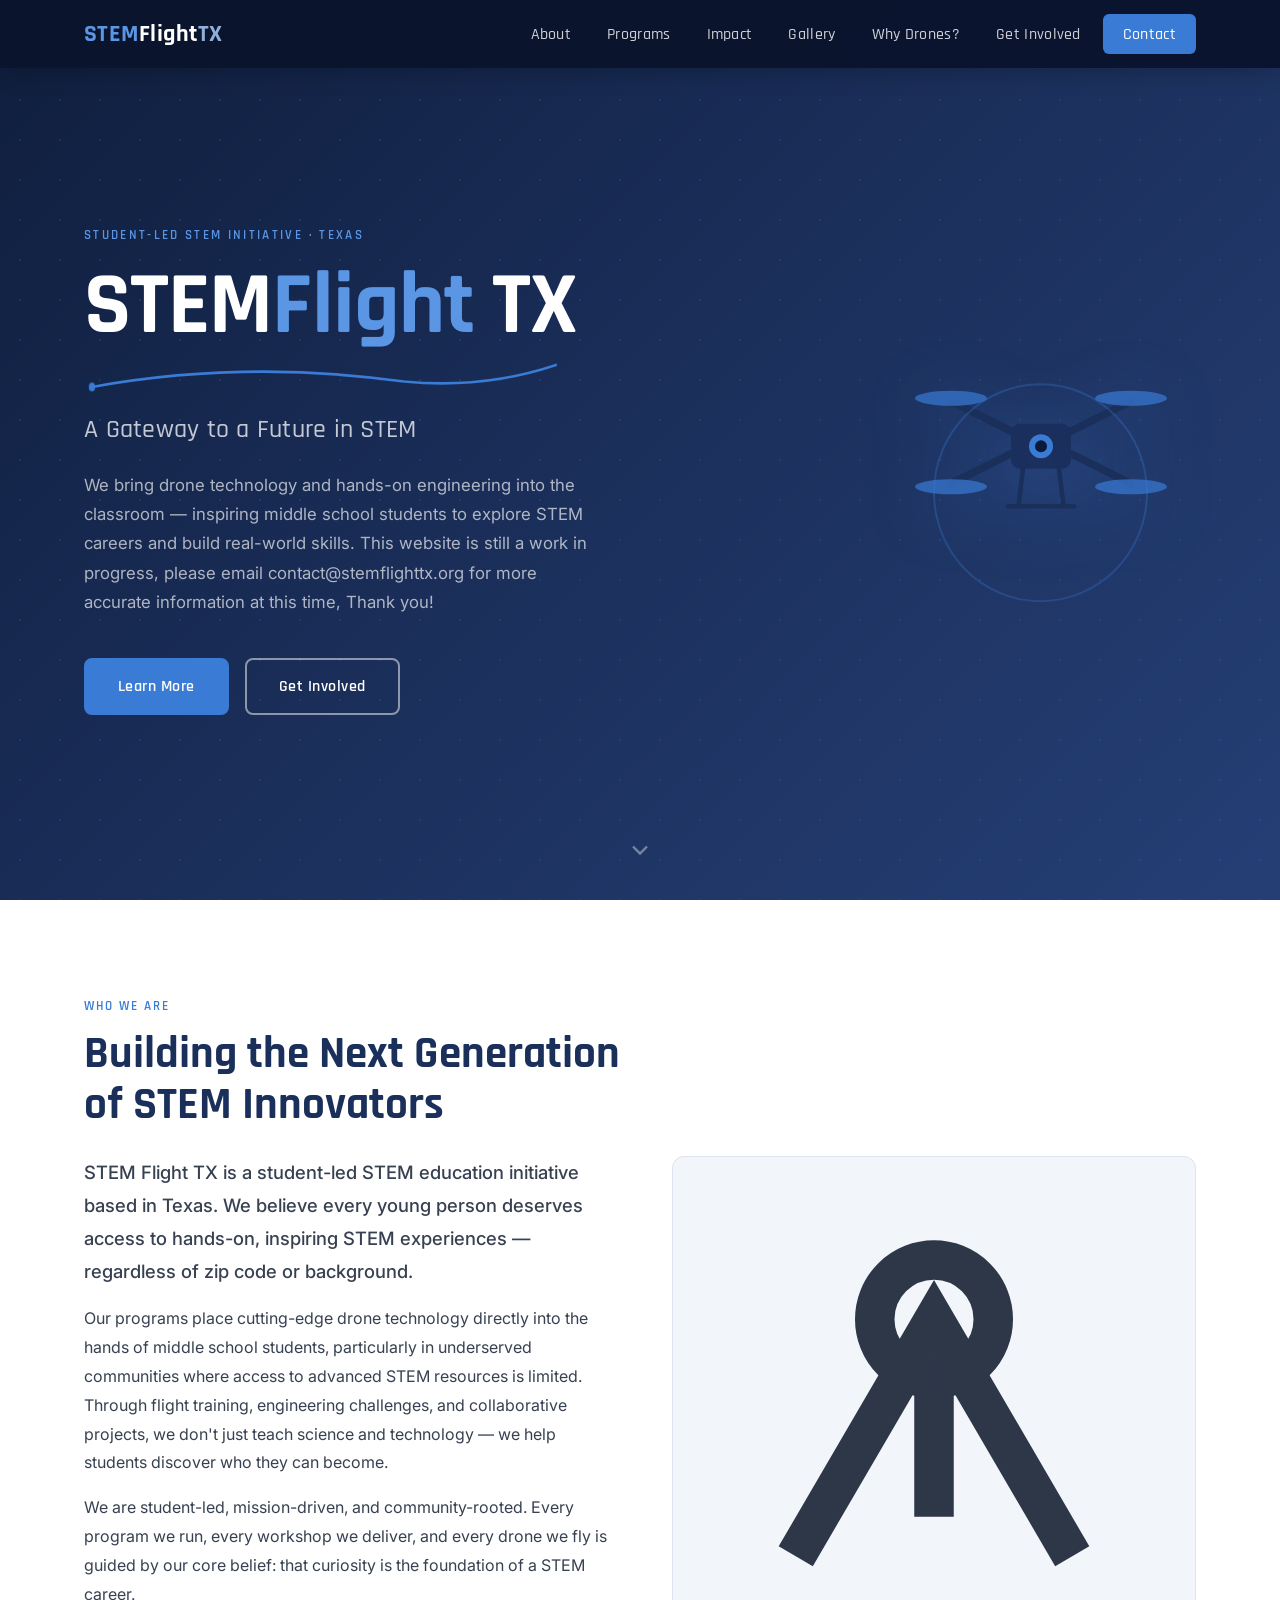
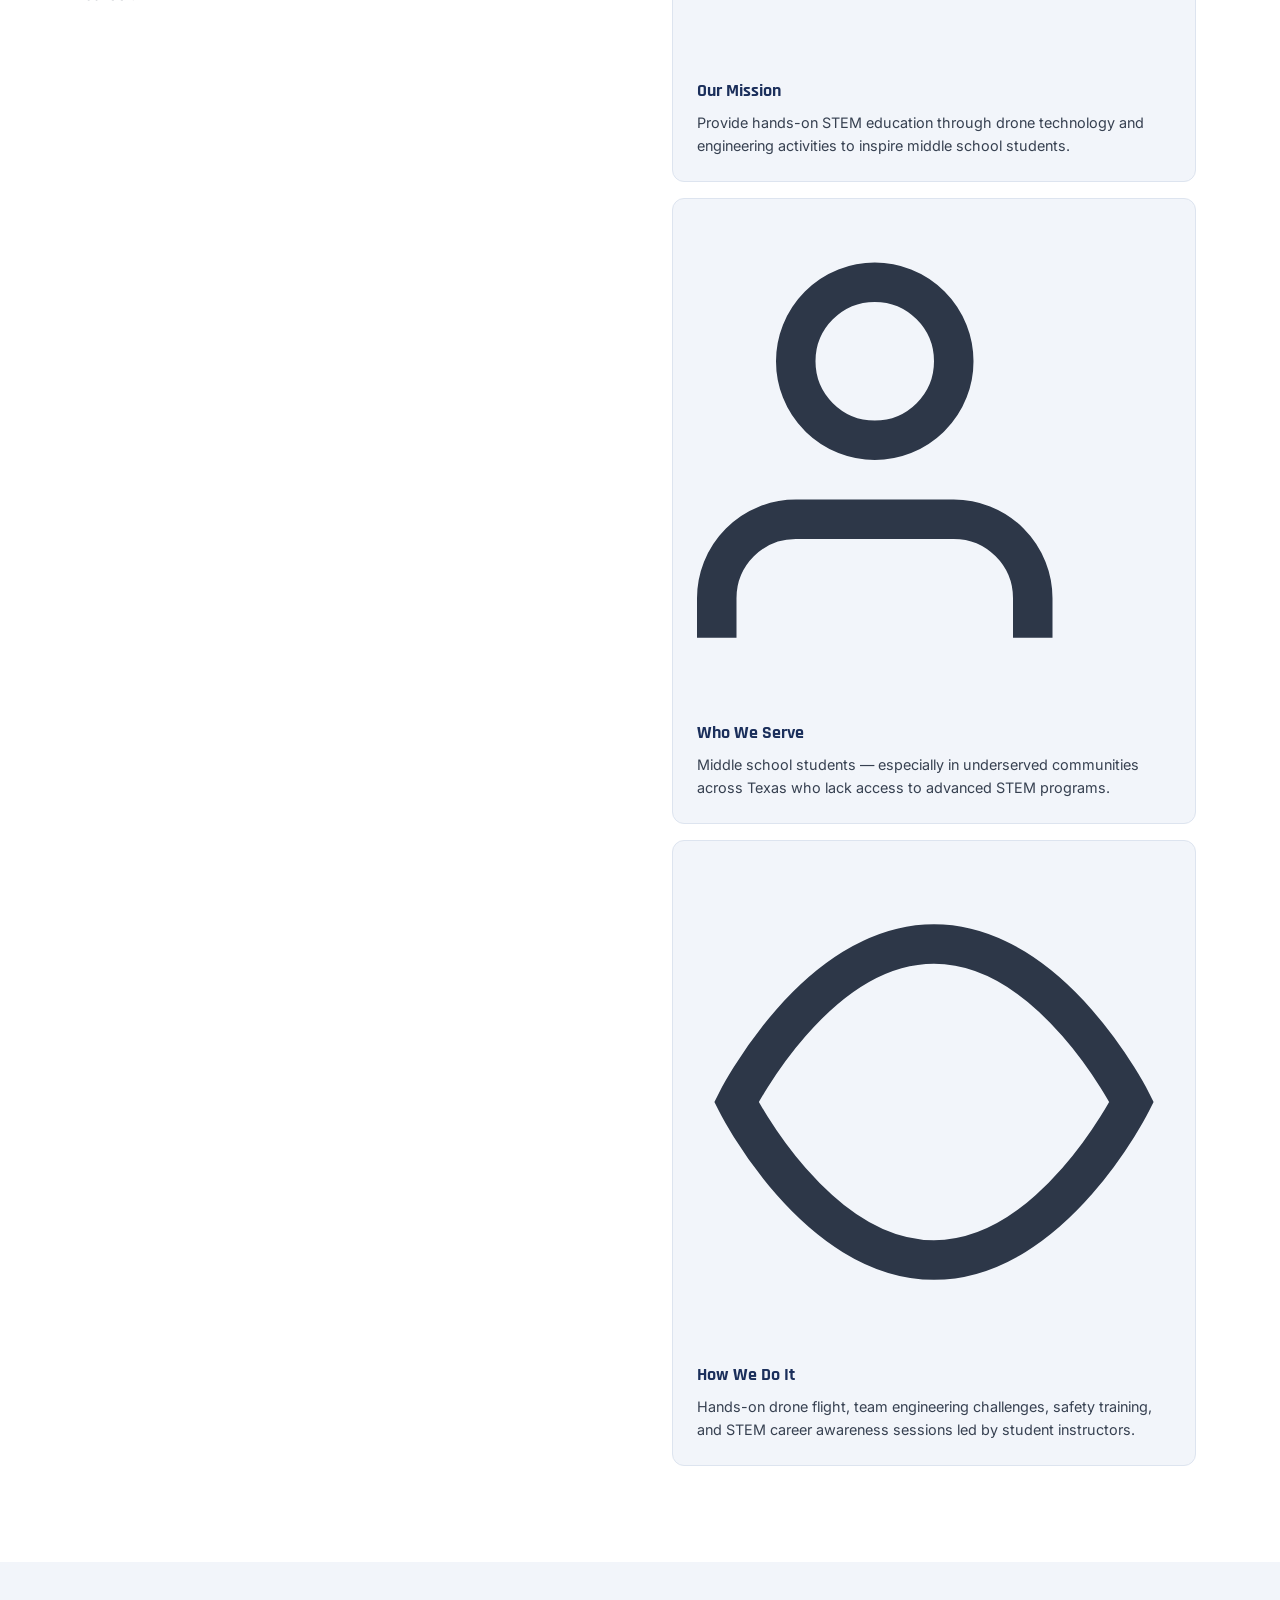
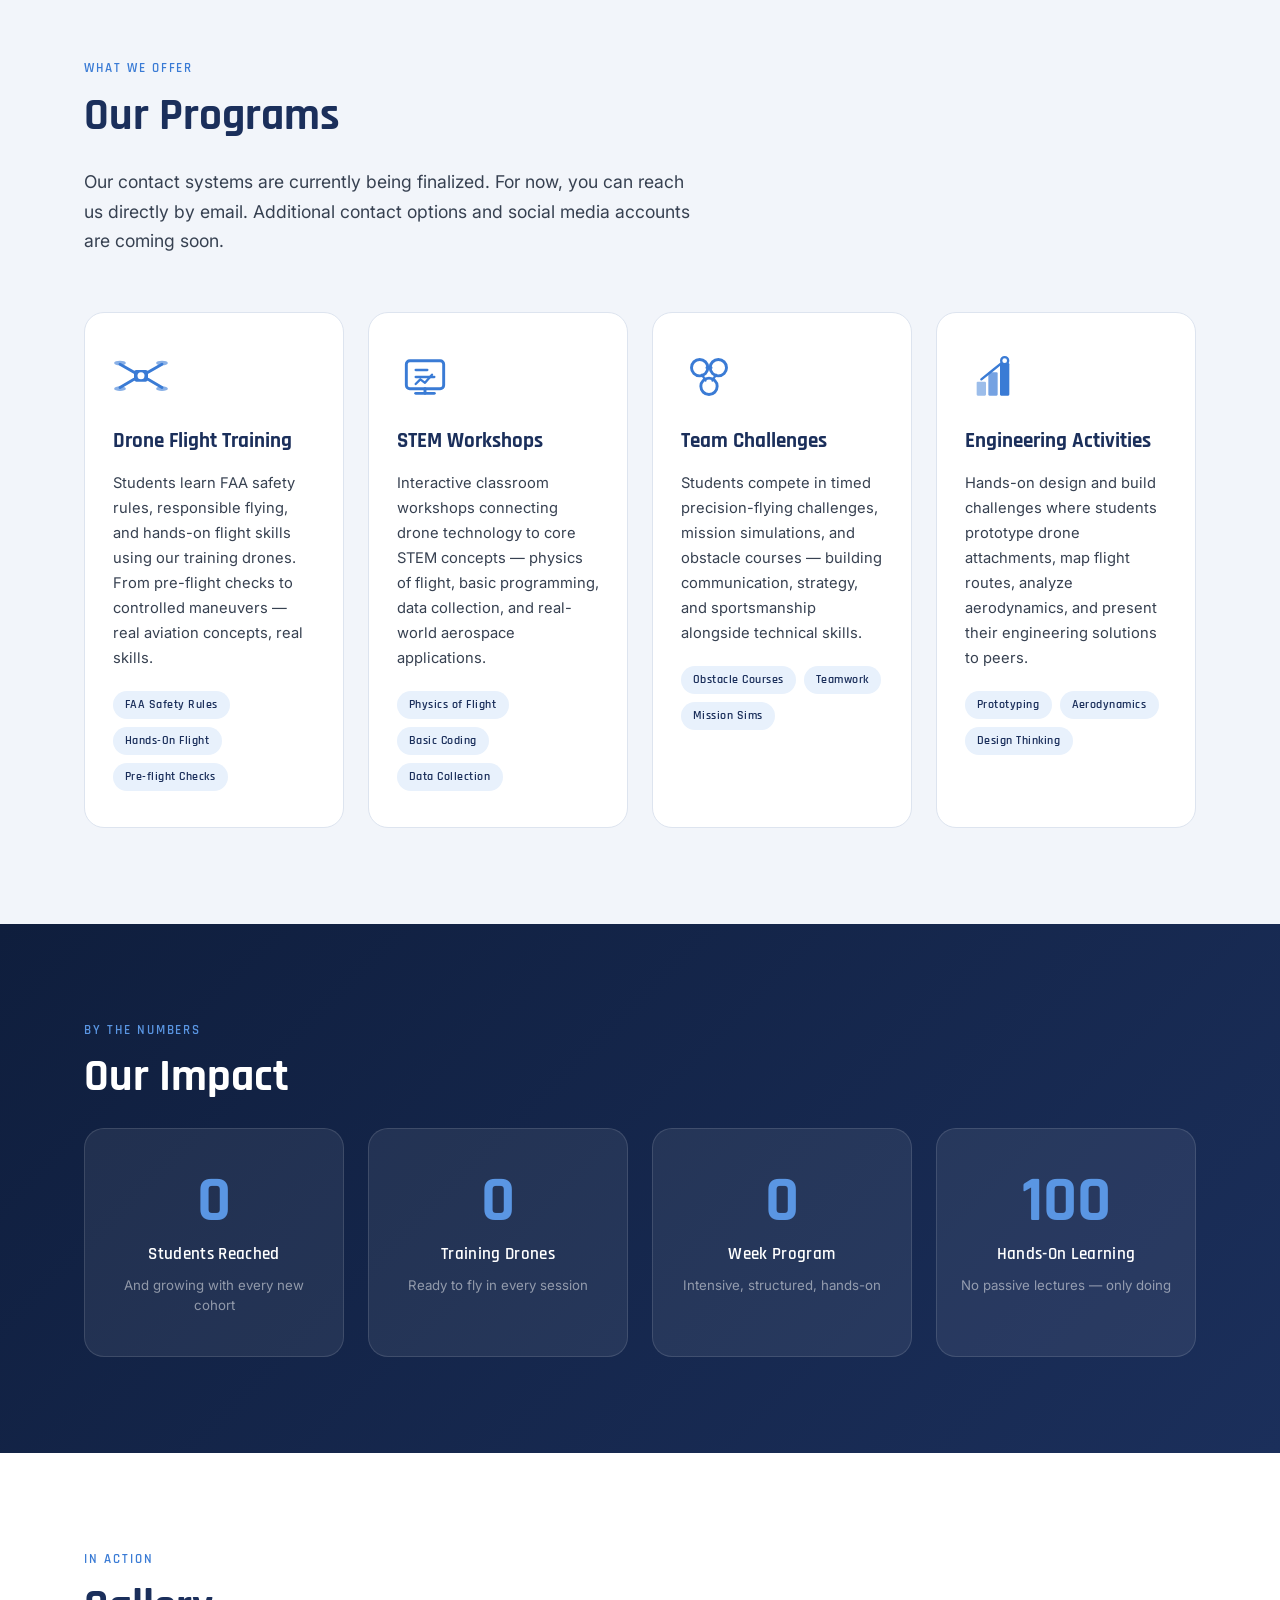
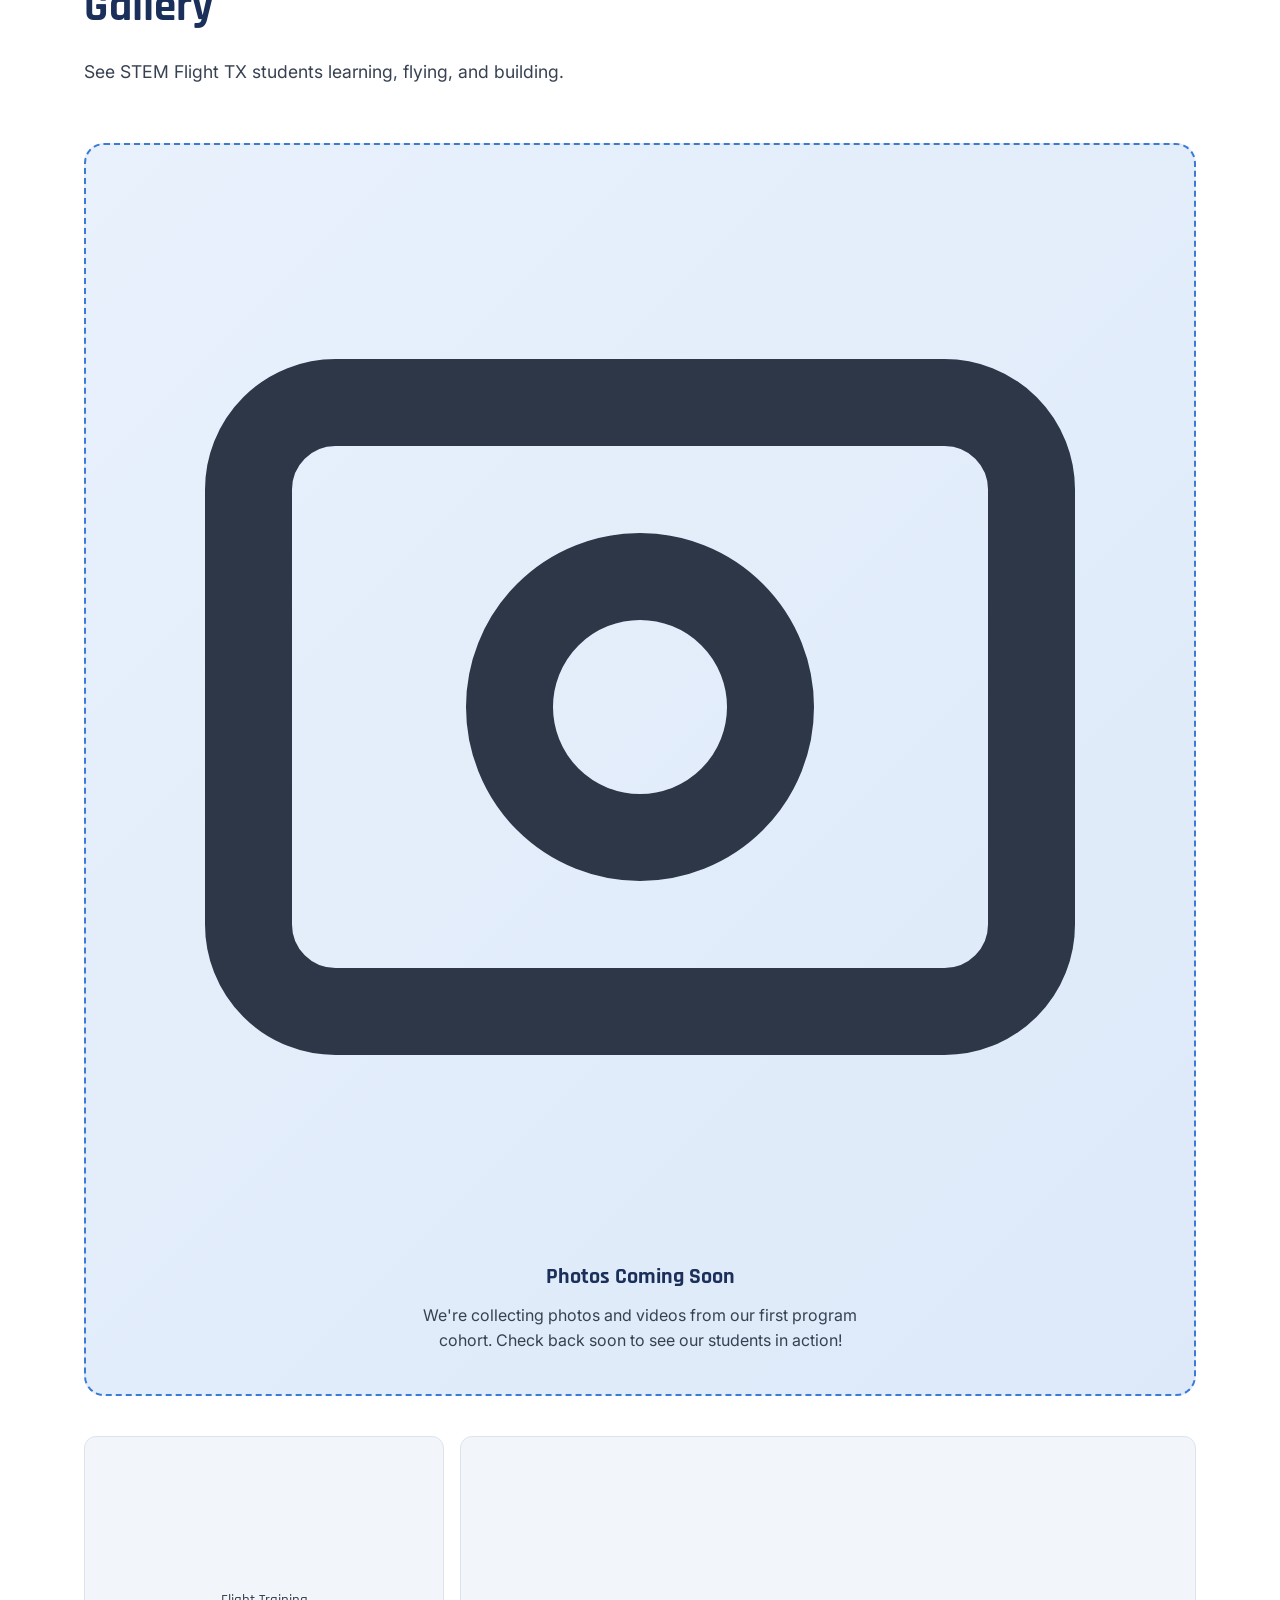
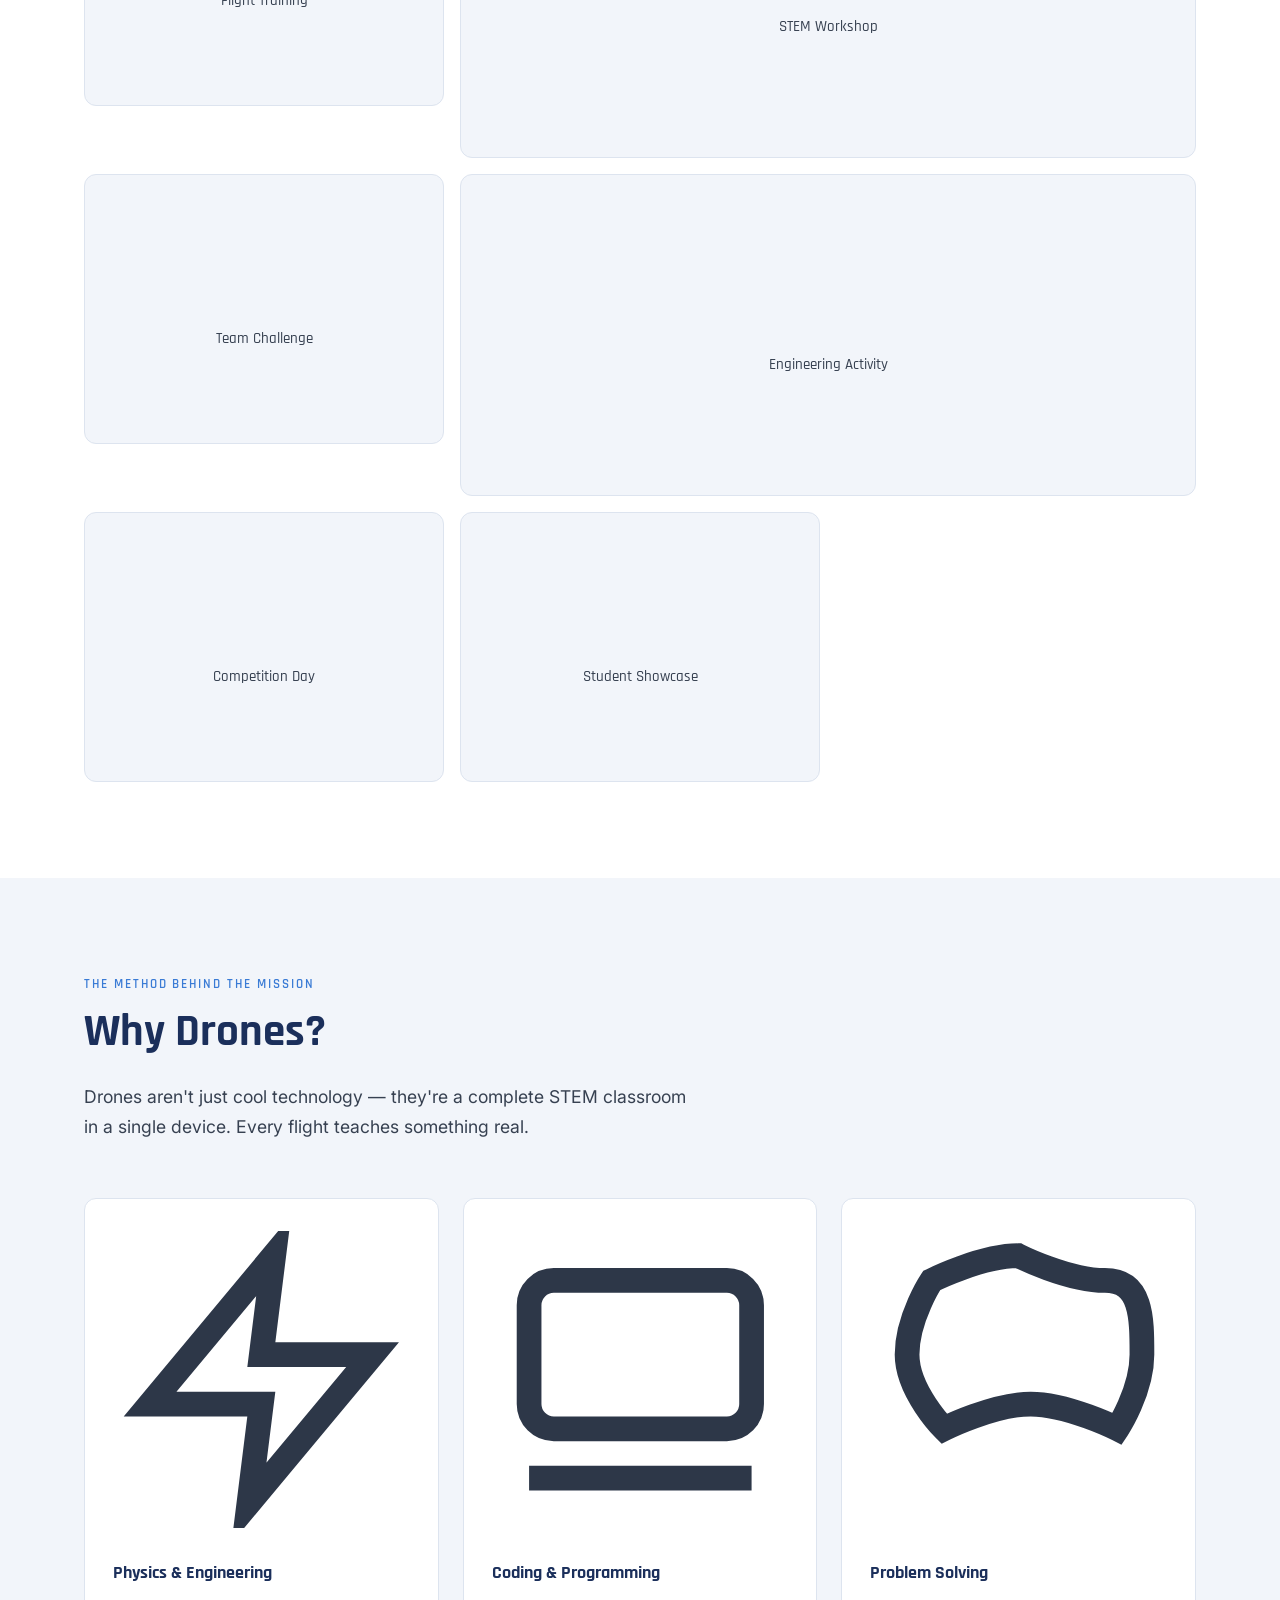
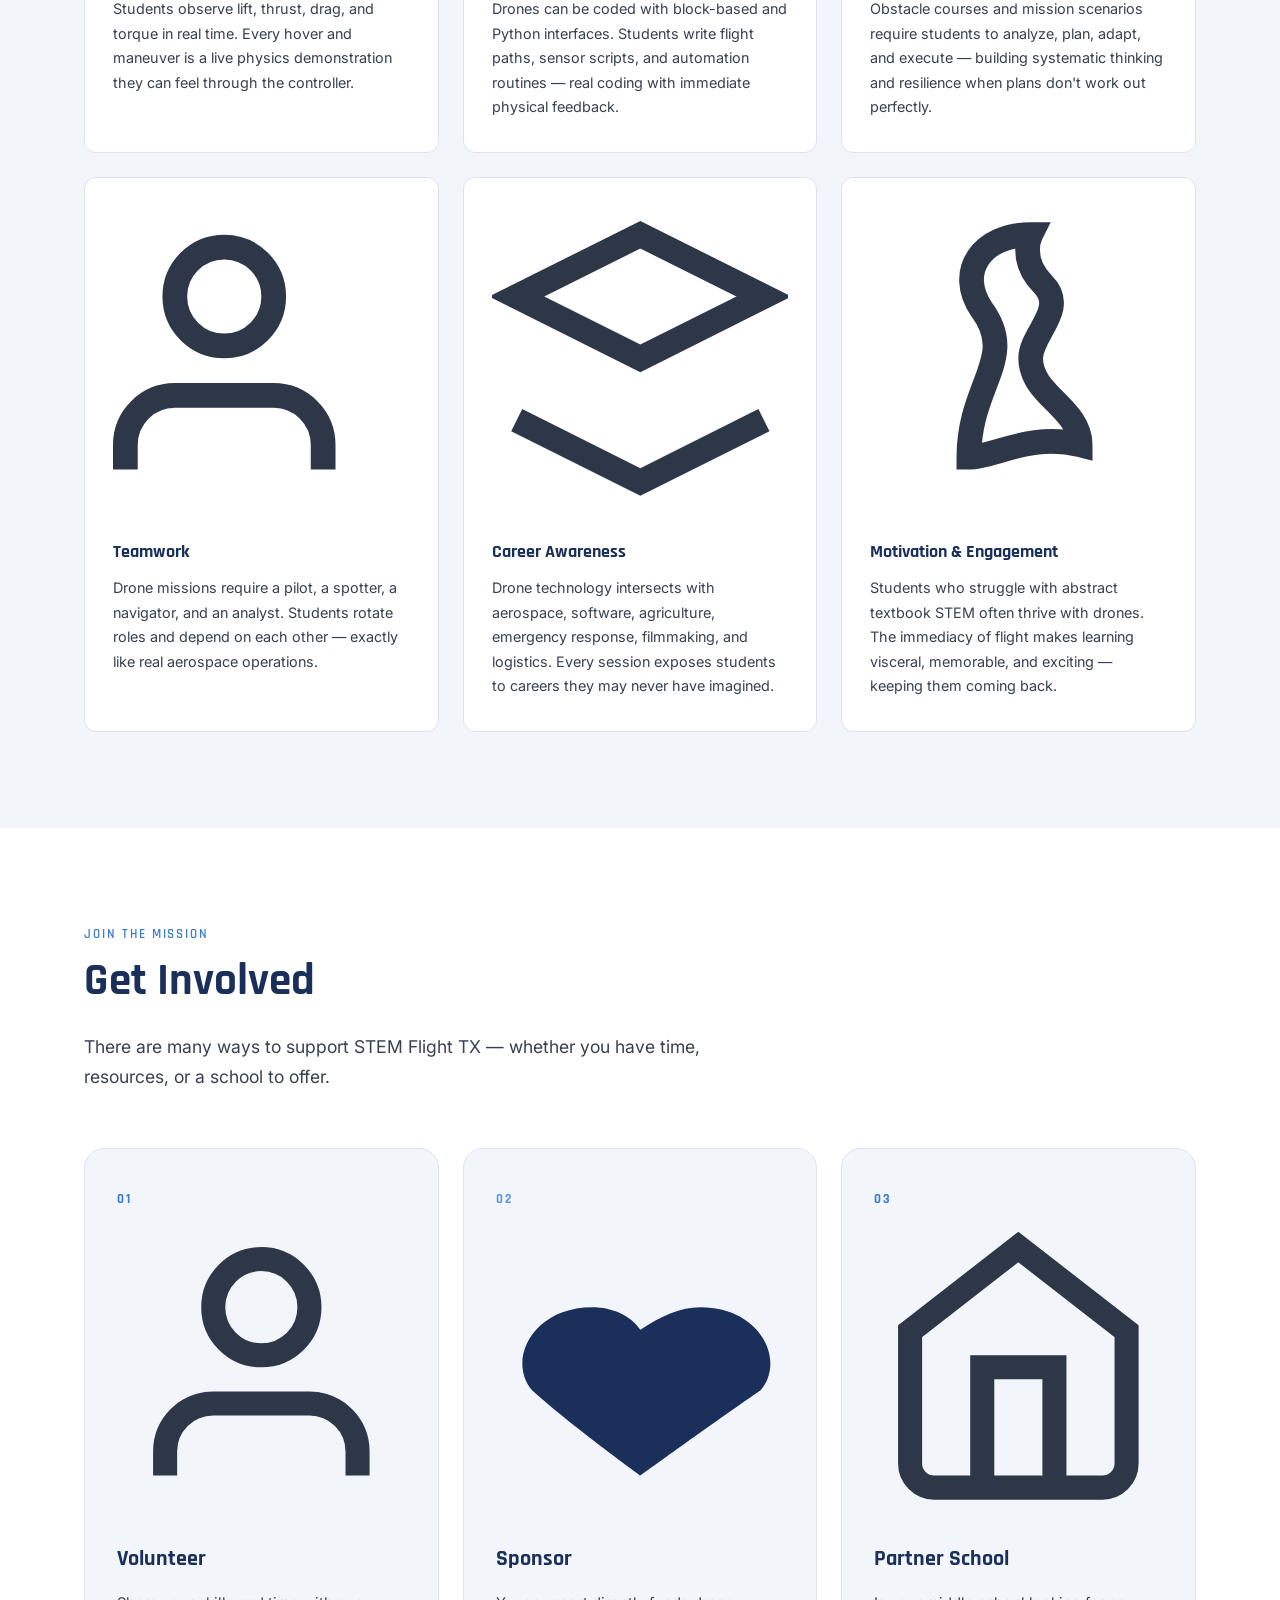
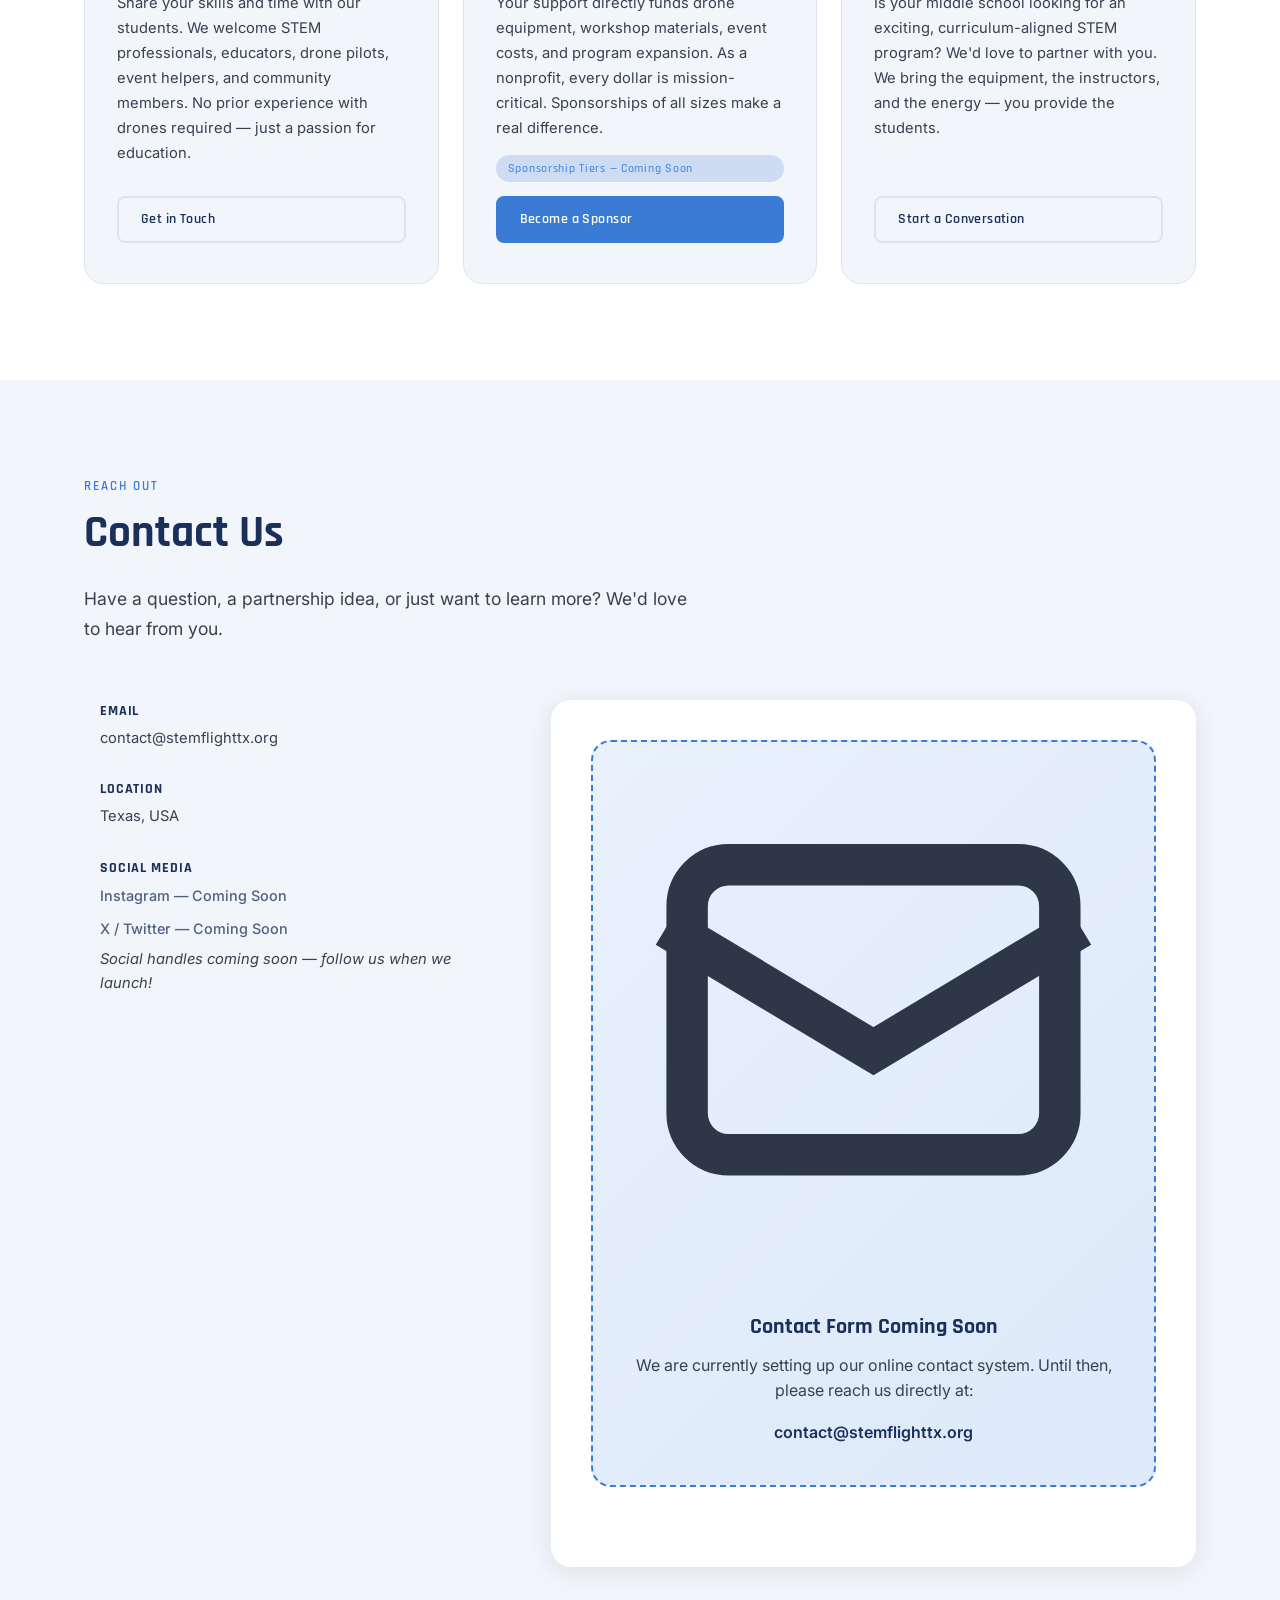
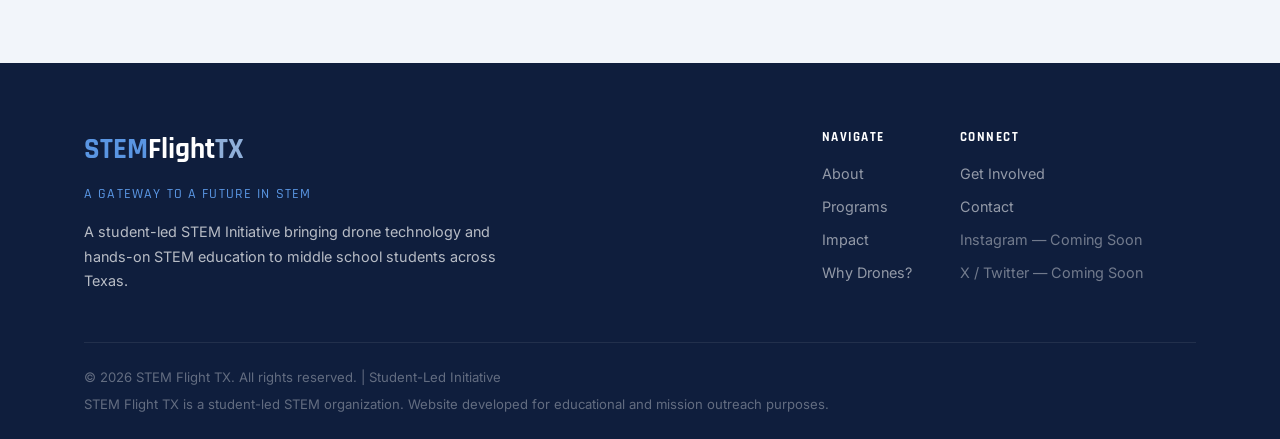
==== commit d969cce9: "update" ====
--- a/index.html
+++ b/index.html
@@ -25,7 +25,7 @@
         <a href="#gallery">Gallery</a>
         <a href="#why-drones">Why Drones?</a>
         <a href="#get-involved">Get Involved</a>
-        <a href="#contact" class="nav-cta">Contact</a>
+        <a href="contact.html" class="nav-cta">Contact</a>
       </nav>
       <button class="hamburger" id="hamburger" aria-label="Toggle navigation" aria-expanded="false">
         <span></span><span></span><span></span>
@@ -108,21 +108,27 @@
             </p>
           </div>
           <div class="about-cards fade-up">
-            <div class="about-card">
-              <div class="about-card-icon">🎯</div>
-              <h3>Our Mission</h3>
-              <p>Provide hands-on STEM education through drone technology and engineering activities to inspire middle school students.</p>
-            </div>
-            <div class="about-card">
-              <div class="about-card-icon">🤝</div>
-              <h3>Who We Serve</h3>
-              <p>Middle school students — especially in underserved communities across Texas who lack access to advanced STEM programs.</p>
-            </div>
-            <div class="about-card">
-              <div class="about-card-icon">🚀</div>
-              <h3>How We Do It</h3>
-              <p>Hands-on drone flight, team engineering challenges, safety training, and STEM career awareness sessions led by student instructors.</p>
-            </div>
+              <div class="about-card">
+                <div class="about-card-icon">
+                  <svg viewBox="0 0 24 24" fill="none" stroke="currentColor" stroke-width="2"><circle cx="12" cy="7" r="3"/><path d="M12 10v7M5 19l7-12 7 12"/></svg>
+                </div>
+                <h3>Our Mission</h3>
+                <p>Provide hands-on STEM education through drone technology and engineering activities to inspire middle school students.</p>
+              </div>
+              <div class="about-card">
+                <div class="about-card-icon">
+                  <svg viewBox="0 0 24 24" fill="none" stroke="currentColor" stroke-width="2"><path d="M17 21v-2a4 4 0 0 0-4-4H5a4 4 0 0 0-4 4v2"/><circle cx="9" cy="7" r="4"/></svg>
+                </div>
+                <h3>Who We Serve</h3>
+                <p>Middle school students — especially in underserved communities across Texas who lack access to advanced STEM programs.</p>
+              </div>
+              <div class="about-card">
+                <div class="about-card-icon">
+                  <svg viewBox="0 0 24 24" fill="none" stroke="currentColor" stroke-width="2"><path d="M2 12s4-8 10-8 10 8 10 8-4 8-10 8S2 12 2 12z"/></svg>
+                </div>
+                <h3>How We Do It</h3>
+                <p>Hands-on drone flight, team engineering challenges, safety training, and STEM career awareness sessions led by student instructors.</p>
+              </div>
           </div>
         </div>
       </div>
@@ -264,7 +270,9 @@
         <p class="section-intro fade-up">See STEM Flight TX students learning, flying, and building.</p>
 
         <div class="coming-soon-banner fade-up">
-          <div class="coming-soon-icon">📸</div>
+          <div class="coming-soon-icon">
+            <svg viewBox="0 0 24 24" fill="none" stroke="currentColor" stroke-width="2"><rect x="3" y="5" width="18" height="14" rx="2"/><circle cx="12" cy="12" r="3"/></svg>
+          </div>
           <h3>Photos Coming Soon</h3>
           <p>We're collecting photos and videos from our first program cohort. Check back soon to see our students in action!</p>
         </div>
@@ -273,37 +281,49 @@
         <div class="gallery-grid fade-up" aria-label="Gallery placeholder">
           <div class="gallery-item">
             <div class="gallery-placeholder">
-              <span class="gallery-ph-icon">🚁</span>
+              <span class="gallery-ph-icon">
+                <svg viewBox="0 0 24 24" fill="none" stroke="currentColor" stroke-width="2"><path d="M12 2v6M5 9l7-7 7 7M5 22h14v-9"/></svg>
+              </span>
               <span>Flight Training</span>
             </div>
           </div>
           <div class="gallery-item gallery-item--wide">
             <div class="gallery-placeholder">
-              <span class="gallery-ph-icon">🔬</span>
+              <span class="gallery-ph-icon">
+                <svg viewBox="0 0 24 24" fill="none" stroke="currentColor" stroke-width="2"><rect x="2" y="3" width="20" height="14" rx="2"/><path d="M8 21h8"/></svg>
+              </span>
               <span>STEM Workshop</span>
             </div>
           </div>
           <div class="gallery-item">
             <div class="gallery-placeholder">
-              <span class="gallery-ph-icon">👥</span>
+              <span class="gallery-ph-icon">
+                <svg viewBox="0 0 24 24" fill="none" stroke="currentColor" stroke-width="2"><path d="M16 11c1.66 0 3-1.34 3-3s-1.34-3-3-3-3 1.34-3 3 1.34 3 3 3zM8 11c1.66 0 3-1.34 3-3S9.66 5 8 5 5 6.34 5 8s1.34 3 3 3z"/><path d="M2 20c0-2.21 3.58-4 8-4s8 1.79 8 4"/></svg>
+              </span>
               <span>Team Challenge</span>
             </div>
           </div>
           <div class="gallery-item gallery-item--wide">
             <div class="gallery-placeholder">
-              <span class="gallery-ph-icon">⚙️</span>
+              <span class="gallery-ph-icon">
+                <svg viewBox="0 0 24 24" fill="none" stroke="currentColor" stroke-width="2"><path d="M12 1v4M12 19v4M4.2 4.2l2.8 2.8M17 17l2.8 2.8M1 12h4M19 12h4M4.2 19.8l2.8-2.8M17 7l2.8-2.8"/></svg>
+              </span>
               <span>Engineering Activity</span>
             </div>
           </div>
           <div class="gallery-item">
             <div class="gallery-placeholder">
-              <span class="gallery-ph-icon">🏆</span>
+              <span class="gallery-ph-icon">
+                <svg viewBox="0 0 24 24" fill="none" stroke="currentColor" stroke-width="2"><path d="M12 2l3 7h7l-5.5 4.2L20 22l-8-5-8 5 3.5-8.8L2 9h7z"/></svg>
+              </span>
               <span>Competition Day</span>
             </div>
           </div>
           <div class="gallery-item">
             <div class="gallery-placeholder">
-              <span class="gallery-ph-icon">🌟</span>
+              <span class="gallery-ph-icon">
+                <svg viewBox="0 0 24 24" fill="currentColor"><path d="M12 .587l3.668 7.431L24 9.748l-6 5.848L19.335 24 12 19.897 4.665 24 6 15.596 0 9.748l8.332-1.73z"/></svg>
+              </span>
               <span>Student Showcase</span>
             </div>
           </div>
@@ -321,32 +341,44 @@
         </p>
         <div class="why-grid">
           <div class="why-card fade-up">
-            <div class="why-icon">⚡</div>
+            <div class="why-icon">
+              <svg viewBox="0 0 24 24" fill="none" stroke="currentColor" stroke-width="2"><path d="M13 2L3 14h9l-1 8 10-12h-9l1-8z"/></svg>
+            </div>
             <h3>Physics &amp; Engineering</h3>
             <p>Students observe lift, thrust, drag, and torque in real time. Every hover and maneuver is a live physics demonstration they can feel through the controller.</p>
           </div>
           <div class="why-card fade-up">
-            <div class="why-icon">💻</div>
+            <div class="why-icon">
+              <svg viewBox="0 0 24 24" fill="none" stroke="currentColor" stroke-width="2"><rect x="3" y="4" width="18" height="12" rx="2"/><line x1="3" y1="20" x2="21" y2="20"/></svg>
+            </div>
             <h3>Coding &amp; Programming</h3>
             <p>Drones can be coded with block-based and Python interfaces. Students write flight paths, sensor scripts, and automation routines — real coding with immediate physical feedback.</p>
           </div>
           <div class="why-card fade-up">
-            <div class="why-icon">🗺️</div>
+            <div class="why-icon">
+              <svg viewBox="0 0 24 24" fill="none" stroke="currentColor" stroke-width="2"><path d="M12 2s4 2 7 2 3 3 3 6-2 6-2 6-4-2-7-2-7 2-7 2-3-3-3-6 2-6 2-6 4-2 7-2z"/></svg>
+            </div>
             <h3>Problem Solving</h3>
             <p>Obstacle courses and mission scenarios require students to analyze, plan, adapt, and execute — building systematic thinking and resilience when plans don't work out perfectly.</p>
           </div>
           <div class="why-card fade-up">
-            <div class="why-icon">🤝</div>
+            <div class="why-icon">
+              <svg viewBox="0 0 24 24" fill="none" stroke="currentColor" stroke-width="2"><path d="M17 21v-2a4 4 0 0 0-4-4H5a4 4 0 0 0-4 4v2"/><circle cx="9" cy="7" r="4"/></svg>
+            </div>
             <h3>Teamwork</h3>
             <p>Drone missions require a pilot, a spotter, a navigator, and an analyst. Students rotate roles and depend on each other — exactly like real aerospace operations.</p>
           </div>
           <div class="why-card fade-up">
-            <div class="why-icon">🎓</div>
+            <div class="why-icon">
+              <svg viewBox="0 0 24 24" fill="none" stroke="currentColor" stroke-width="2"><path d="M12 2L2 7l10 5 10-5-10-5z"/><path d="M2 17l10 5 10-5"/></svg>
+            </div>
             <h3>Career Awareness</h3>
             <p>Drone technology intersects with aerospace, software, agriculture, emergency response, filmmaking, and logistics. Every session exposes students to careers they may never have imagined.</p>
           </div>
           <div class="why-card fade-up">
-            <div class="why-icon">🔥</div>
+            <div class="why-icon">
+              <svg viewBox="0 0 24 24" fill="none" stroke="currentColor" stroke-width="2"><path d="M13 2s-1 2 1 4-1 4-1 6c0 3 4 4 4 7-4-1-7 1-9 1 0-6 4-8 1-12-2-3 0-6 4-6z"/></svg>
+            </div>
             <h3>Motivation &amp; Engagement</h3>
             <p>Students who struggle with abstract textbook STEM often thrive with drones. The immediacy of flight makes learning visceral, memorable, and exciting — keeping them coming back.</p>
           </div>
@@ -364,27 +396,33 @@
 
           <div class="involved-card fade-up">
             <div class="involved-num">01</div>
-            <div class="involved-icon">🙋</div>
+            <div class="involved-icon">
+              <svg viewBox="0 0 24 24" fill="none" stroke="currentColor" stroke-width="2"><path d="M20 21v-2a4 4 0 0 0-4-4H8a4 4 0 0 0-4 4v2"/><circle cx="12" cy="7" r="4"/></svg>
+            </div>
             <h3>Volunteer</h3>
             <p>Share your skills and time with our students. We welcome STEM professionals, educators, drone pilots, event helpers, and community members. No prior experience with drones required — just a passion for education.</p>
-            <a href="#contact" class="btn btn-outline btn-sm">Get in Touch</a>
+            <a href="contact.html" class="btn btn-outline btn-sm">Get in Touch</a>
           </div>
 
           <div class="involved-card involved-card--featured fade-up">
             <div class="involved-num">02</div>
-            <div class="involved-icon">💙</div>
+            <div class="involved-icon">
+              <svg viewBox="0 0 24 24" fill="currentColor"><path d="M12 21s-6-4.35-9-7.09C.9 11.45 3 7 8 7c1.7 0 3.2.7 4 1.88C13.8 7.7 15.3 7 17 7c5 0 7.1 4.45 5 6.91C18 16.65 12 21 12 21z"/></svg>
+            </div>
             <h3>Sponsor</h3>
             <p>Your support directly funds drone equipment, workshop materials, event costs, and program expansion. As a nonprofit, every dollar is mission-critical. Sponsorships of all sizes make a real difference.</p>
             <div class="coming-soon-tag">Sponsorship Tiers — Coming Soon</div>
-            <a href="#contact" class="btn btn-primary btn-sm">Become a Sponsor</a>
+            <a href="contact.html" class="btn btn-primary btn-sm">Become a Sponsor</a>
           </div>
 
           <div class="involved-card fade-up">
             <div class="involved-num">03</div>
-            <div class="involved-icon">🏫</div>
+            <div class="involved-icon">
+              <svg viewBox="0 0 24 24" fill="none" stroke="currentColor" stroke-width="2"><path d="M3 9l9-7 9 7v11a2 2 0 0 1-2 2H5a2 2 0 0 1-2-2z"/><polyline points="9 22 9 12 15 12 15 22"/></svg>
+            </div>
             <h3>Partner School</h3>
             <p>Is your middle school looking for an exciting, curriculum-aligned STEM program? We'd love to partner with you. We bring the equipment, the instructors, and the energy — you provide the students.</p>
-            <a href="#contact" class="btn btn-outline btn-sm">Start a Conversation</a>
+            <a href="contact.html" class="btn btn-outline btn-sm">Start a Conversation</a>
           </div>
 
         </div>
@@ -401,36 +439,32 @@
 
           <div class="contact-info fade-up">
             <div class="contact-block">
-              <div class="contact-block-icon">📧</div>
+              <div class="contact-block-icon">
+                <svg viewBox="0 0 24 24" fill="none" stroke="currentColor" stroke-width="2"><rect x="2" y="4" width="20" height="14" rx="2"/><path d="m22 7-10 7-10-7"/></svg>
+              </div>
               <div>
                 <h4>Email</h4>
                 <p>contact@stemflighttx.org</p>
               </div>
             </div>
             <div class="contact-block">
-              <div class="contact-block-icon">📍</div>
+              <div class="contact-block-icon">
+                <svg viewBox="0 0 24 24" fill="none" stroke="currentColor" stroke-width="2"><path d="M21 10c0 7-9 13-9 13s-9-6-9-13a9 9 0 0 1 18 0z"/><circle cx="12" cy="10" r="3"/></svg>
+              </div>
               <div>
                 <h4>Location</h4>
                 <p>Texas, USA</p>
               </div>
             </div>
             <div class="contact-block social-block">
-              <div class="contact-block-icon">📱</div>
+              <div class="contact-block-icon">
+                <svg viewBox="0 0 24 24" fill="none" stroke="currentColor" stroke-width="2"><path d="M22 16.92v3a2 2 0 0 1-2.18 2A19.79 19.79 0 0 1 12 19a19.5 19.5 0 0 1-8-6.09A19.79 19.79 0 0 1 3.08 5 2 2 0 0 1 5 3h3a2 2 0 0 1 2 1.7c.1.8.4 1.6.8 2.3"/></svg>
+              </div>
               <div>
                 <h4>Social Media</h4>
                 <div class="social-links">
-                  <a href="#" class="social-link" aria-label="Instagram">
-                    <svg viewBox="0 0 24 24" fill="none" stroke="currentColor" stroke-width="2"><rect x="2" y="2" width="20" height="20" rx="5"/><circle cx="12" cy="12" r="4"/><circle cx="17.5" cy="6.5" r="1" fill="currentColor" stroke="none"/></svg>
-                    Instagram
-                  </a>
-                  <a href="#" class="social-link" aria-label="Twitter/X">
-                    <svg viewBox="0 0 24 24" fill="currentColor"><path d="M18.244 2.25h3.308l-7.227 8.26 8.502 11.24H16.17l-5.214-6.817L4.99 21.75H1.68l7.73-8.835L1.254 2.25H8.08l4.713 6.231zm-1.161 17.52h1.833L7.084 4.126H5.117z"/></svg>
-                    X / Twitter
-                  </a>
-                  <a href="#" class="social-link" aria-label="YouTube">
-                    <svg viewBox="0 0 24 24" fill="none" stroke="currentColor" stroke-width="2"><path d="M22.54 6.42a2.78 2.78 0 0 0-1.95-1.96C18.88 4 12 4 12 4s-6.88 0-8.59.46a2.78 2.78 0 0 0-1.95 1.96A29 29 0 0 0 1 12a29 29 0 0 0 .46 5.58A2.78 2.78 0 0 0 3.41 19.54C5.12 20 12 20 12 20s6.88 0 8.59-.46a2.78 2.78 0 0 0 1.95-1.96A29 29 0 0 0 23 12a29 29 0 0 0-.46-5.58z"/><polygon points="9.75 15.02 15.5 12 9.75 8.98 9.75 15.02" fill="currentColor" stroke="none"/></svg>
-                    YouTube
-                  </a>
+                  <a href="#" class="social-link coming-soon" aria-label="Instagram">Instagram — Coming Soon</a>
+                  <a href="#" class="social-link coming-soon" aria-label="Twitter">X / Twitter — Coming Soon</a>
                 </div>
                 <p class="social-note">Social handles coming soon — follow us when we launch!</p>
               </div>
@@ -440,7 +474,9 @@
         <div class="contact-form-wrap fade-up">
 
             <div class="coming-soon-banner">
-                <div class="coming-soon-icon">📨</div>
+                <div class="coming-soon-icon">
+                  <svg viewBox="0 0 24 24" fill="none" stroke="currentColor" stroke-width="2"><rect x="3" y="4" width="18" height="14" rx="2"/><polyline points="22 7 12 13 2 7"/></svg>
+                </div>
 
                 <h3>Contact Form Coming Soon</h3>
 
@@ -472,7 +508,7 @@
           <p class="footer-tagline">A Gateway to a Future in STEM</p>
           <p class="footer-mission-text">A student-led STEM Initiative bringing drone technology and hands-on STEM education to middle school students across Texas.</p>
         </div>
-        <div class="footer-links">
+          <div class="footer-links">
           <div class="footer-col">
             <h4>Navigate</h4>
             <a href="#about">About</a>
@@ -483,9 +519,9 @@
           <div class="footer-col">
             <h4>Connect</h4>
             <a href="#get-involved">Get Involved</a>
-            <a href="#contact">Contact</a>
-            <a href="#">Instagram</a>
-            <a href="#">X / Twitter</a>
+            <a href="contact.html">Contact</a>
+            <a href="#" class="coming-soon">Instagram — Coming Soon</a>
+            <a href="#" class="coming-soon">X / Twitter — Coming Soon</a>
           </div>
         </div>
       </div>
--- a/style.css
+++ b/style.css
@@ -717,13 +717,14 @@
 }
 
 .involved-card--featured {
-  background: linear-gradient(145deg, var(--navy) 0%, var(--navy-mid) 100%);
-  border-color: transparent;
-  color: var(--white);
+  /* Match other involved cards for consistent sponsorship styling */
+  background: var(--gray-bg);
+  border: 1px solid var(--gray-line);
+  color: var(--navy);
 }
 .involved-card--featured h3,
-.involved-card--featured p { color: var(--white); }
-.involved-card--featured p { color: rgba(255,255,255,0.75); }
+.involved-card--featured p { color: var(--navy); }
+.involved-card--featured p { color: var(--gray-text); }
 
 .involved-num {
   font-family: var(--font-display);
@@ -824,6 +825,13 @@
   color: var(--gray-text);
   font-style: italic;
 }
+
+  /* Coming soon state for socials */
+  .social-link.coming-soon,
+  .coming-soon {
+    opacity: 0.75;
+    pointer-events: none;
+  }
 
 /* Contact Form */
 .contact-form-wrap {
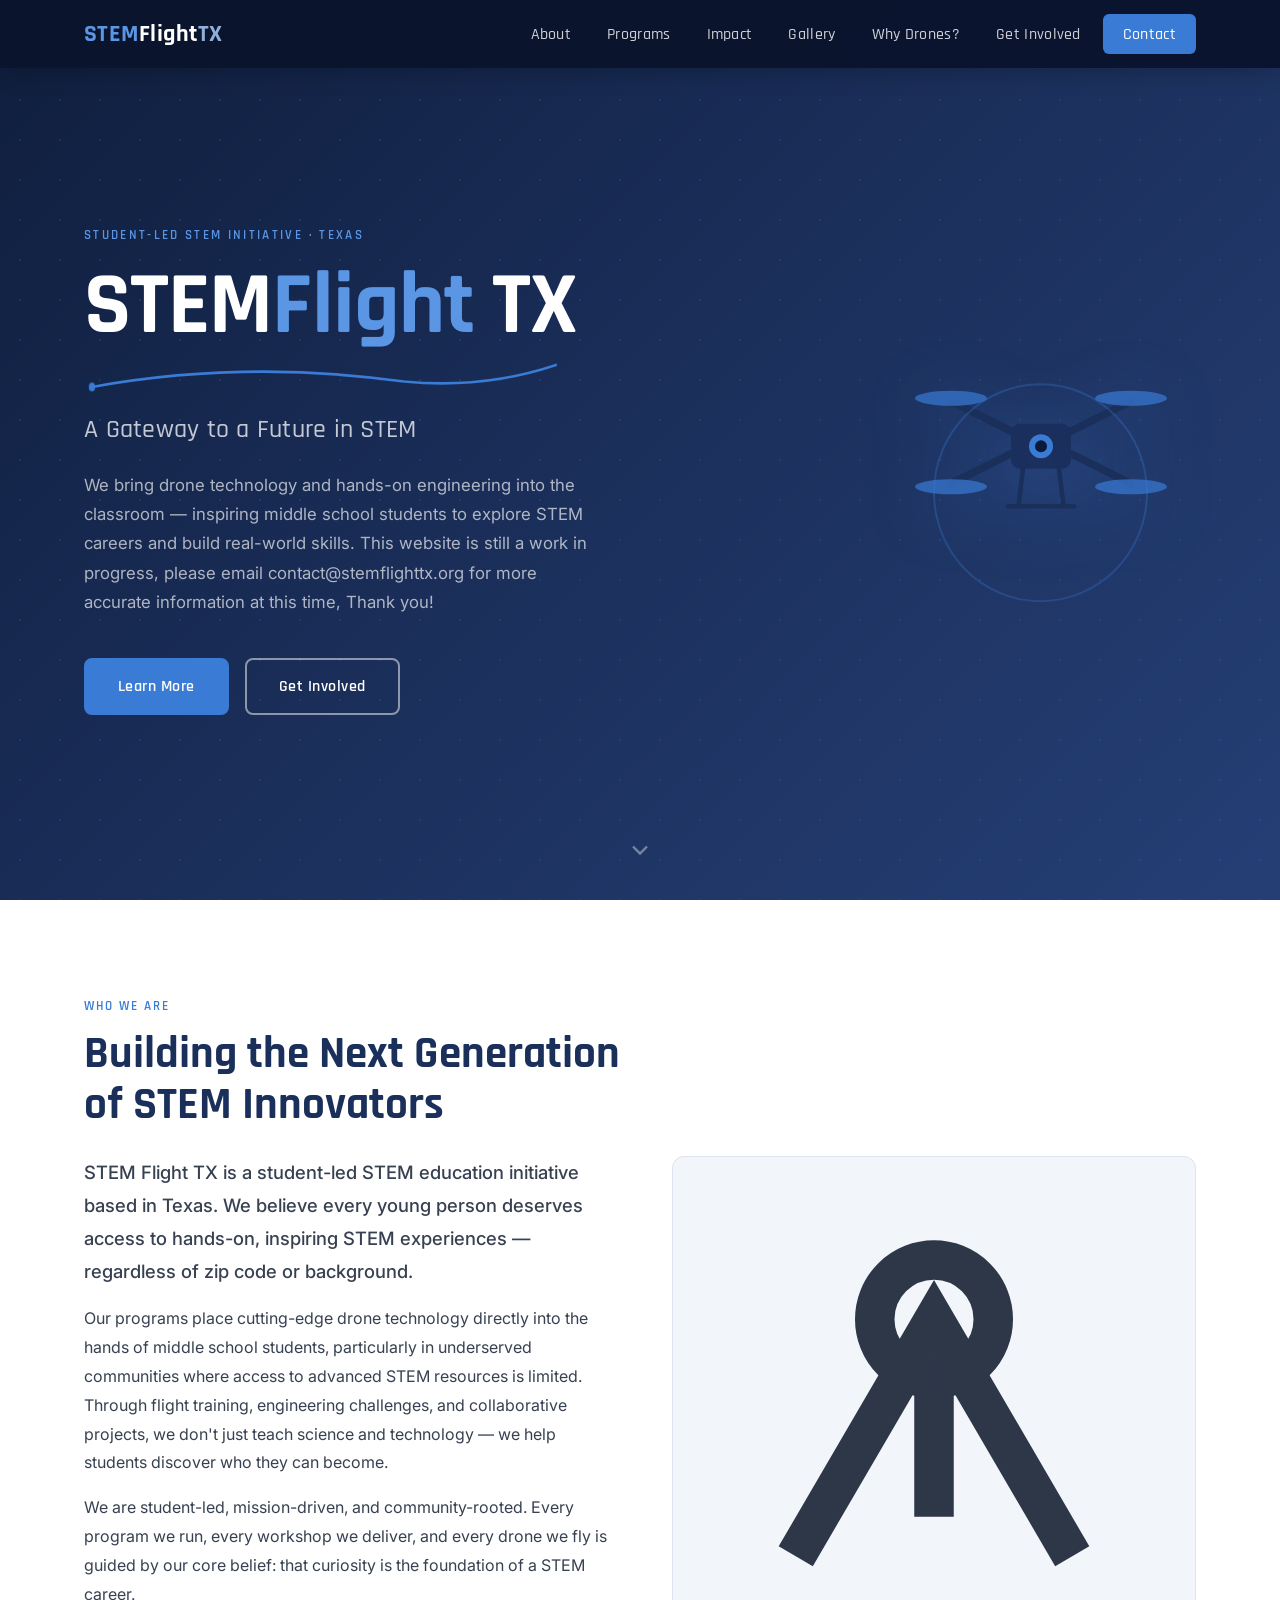
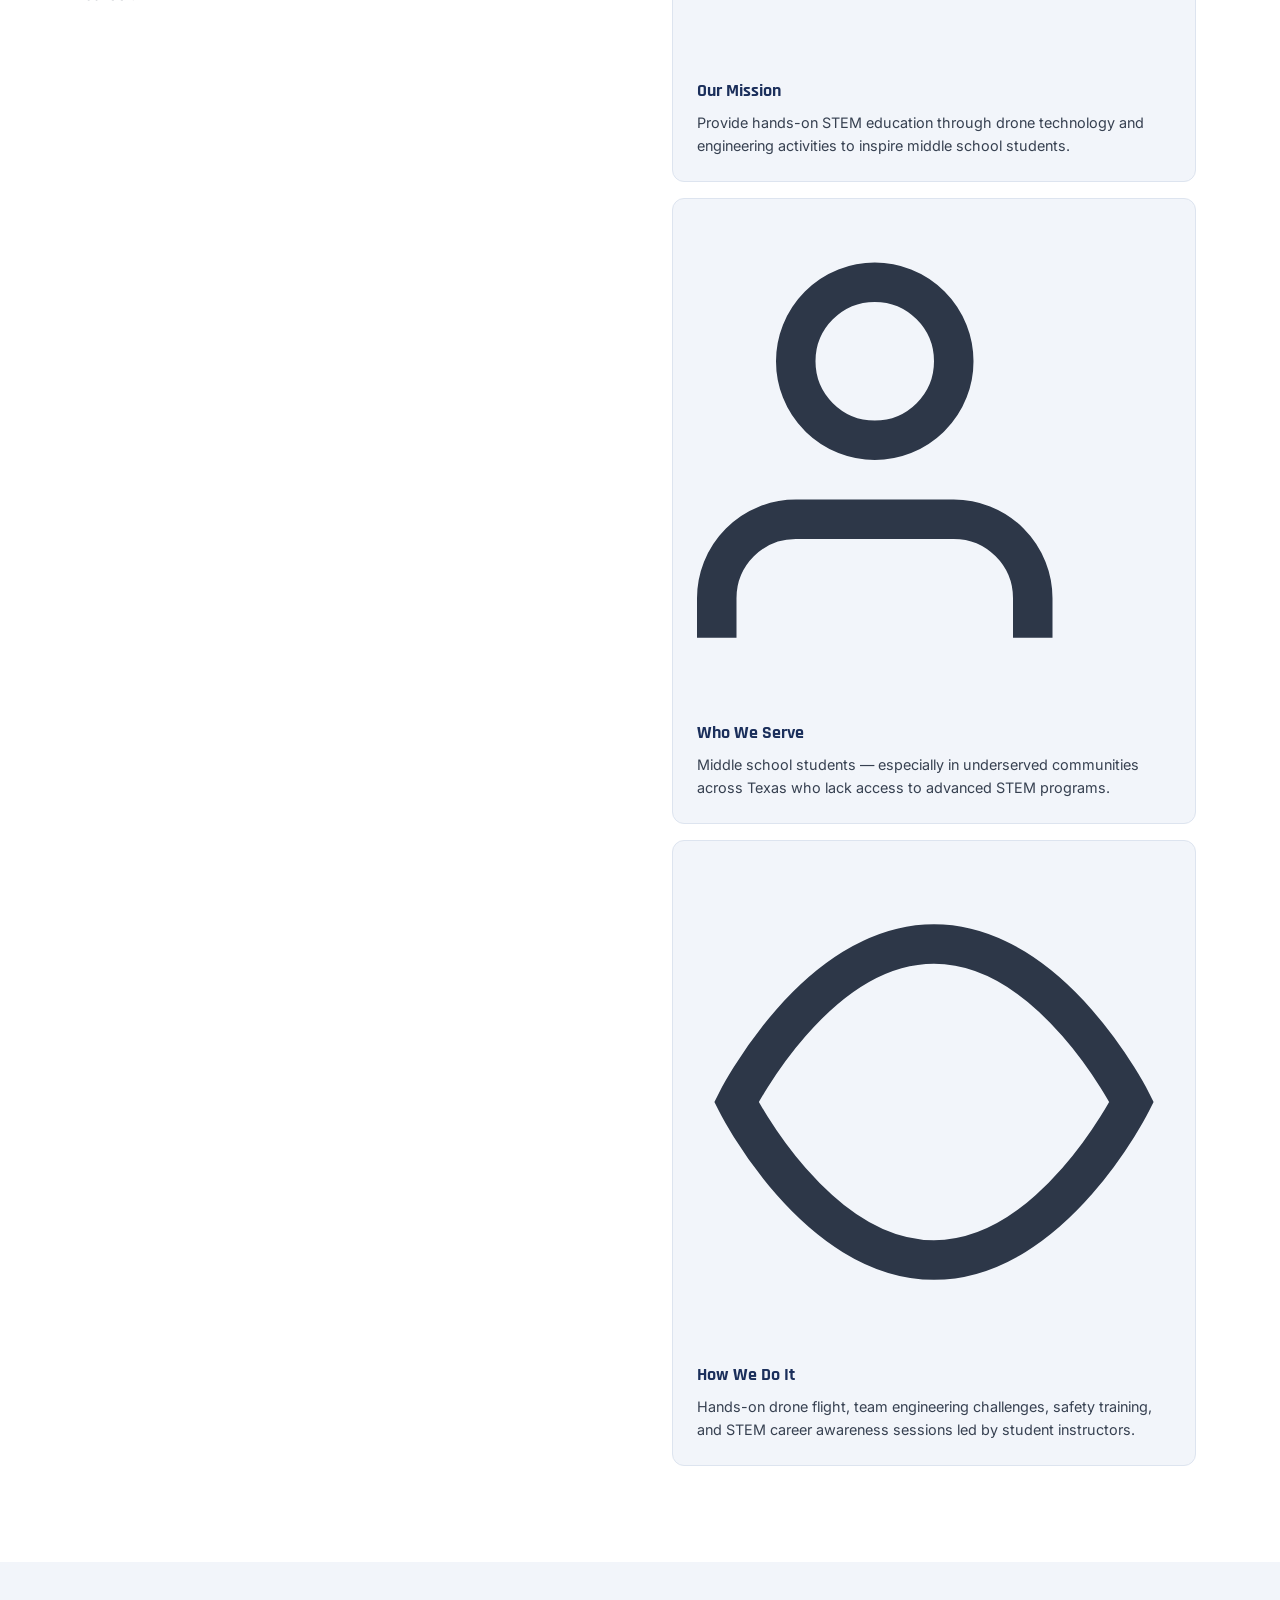
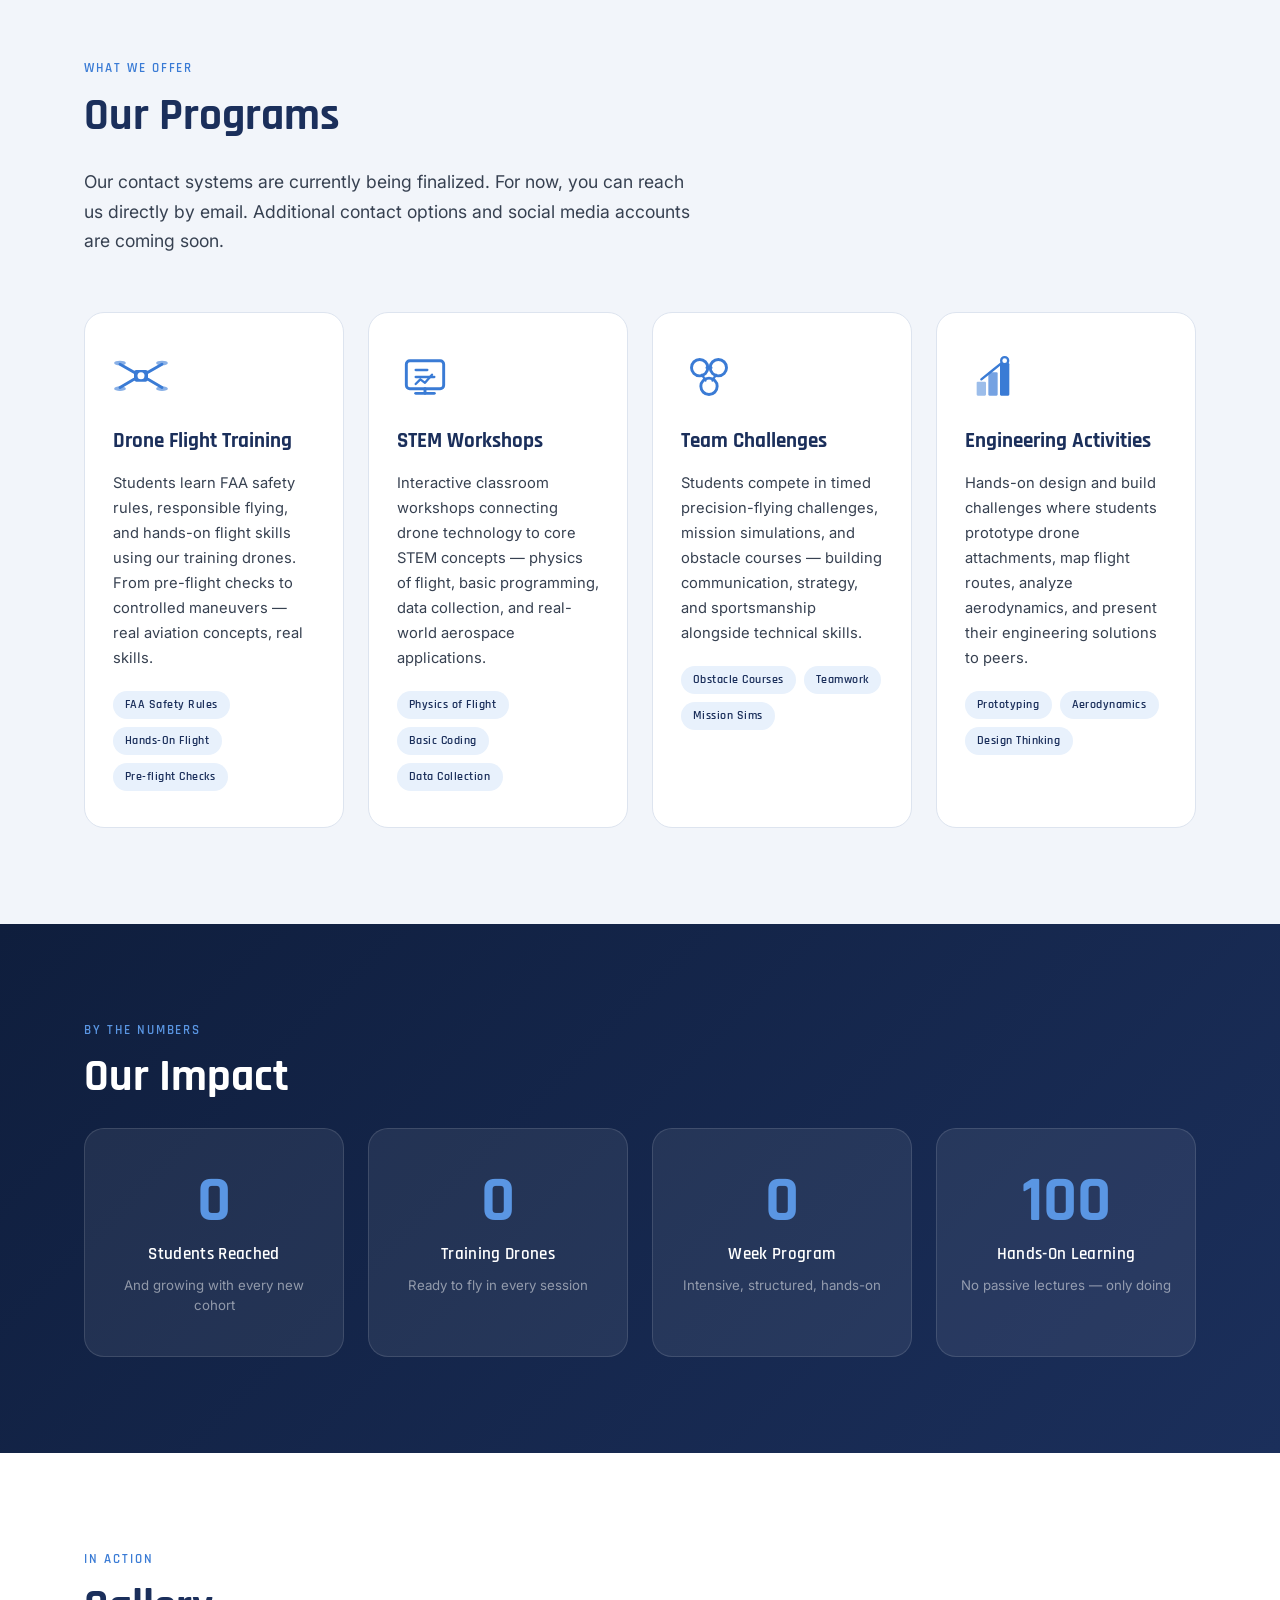
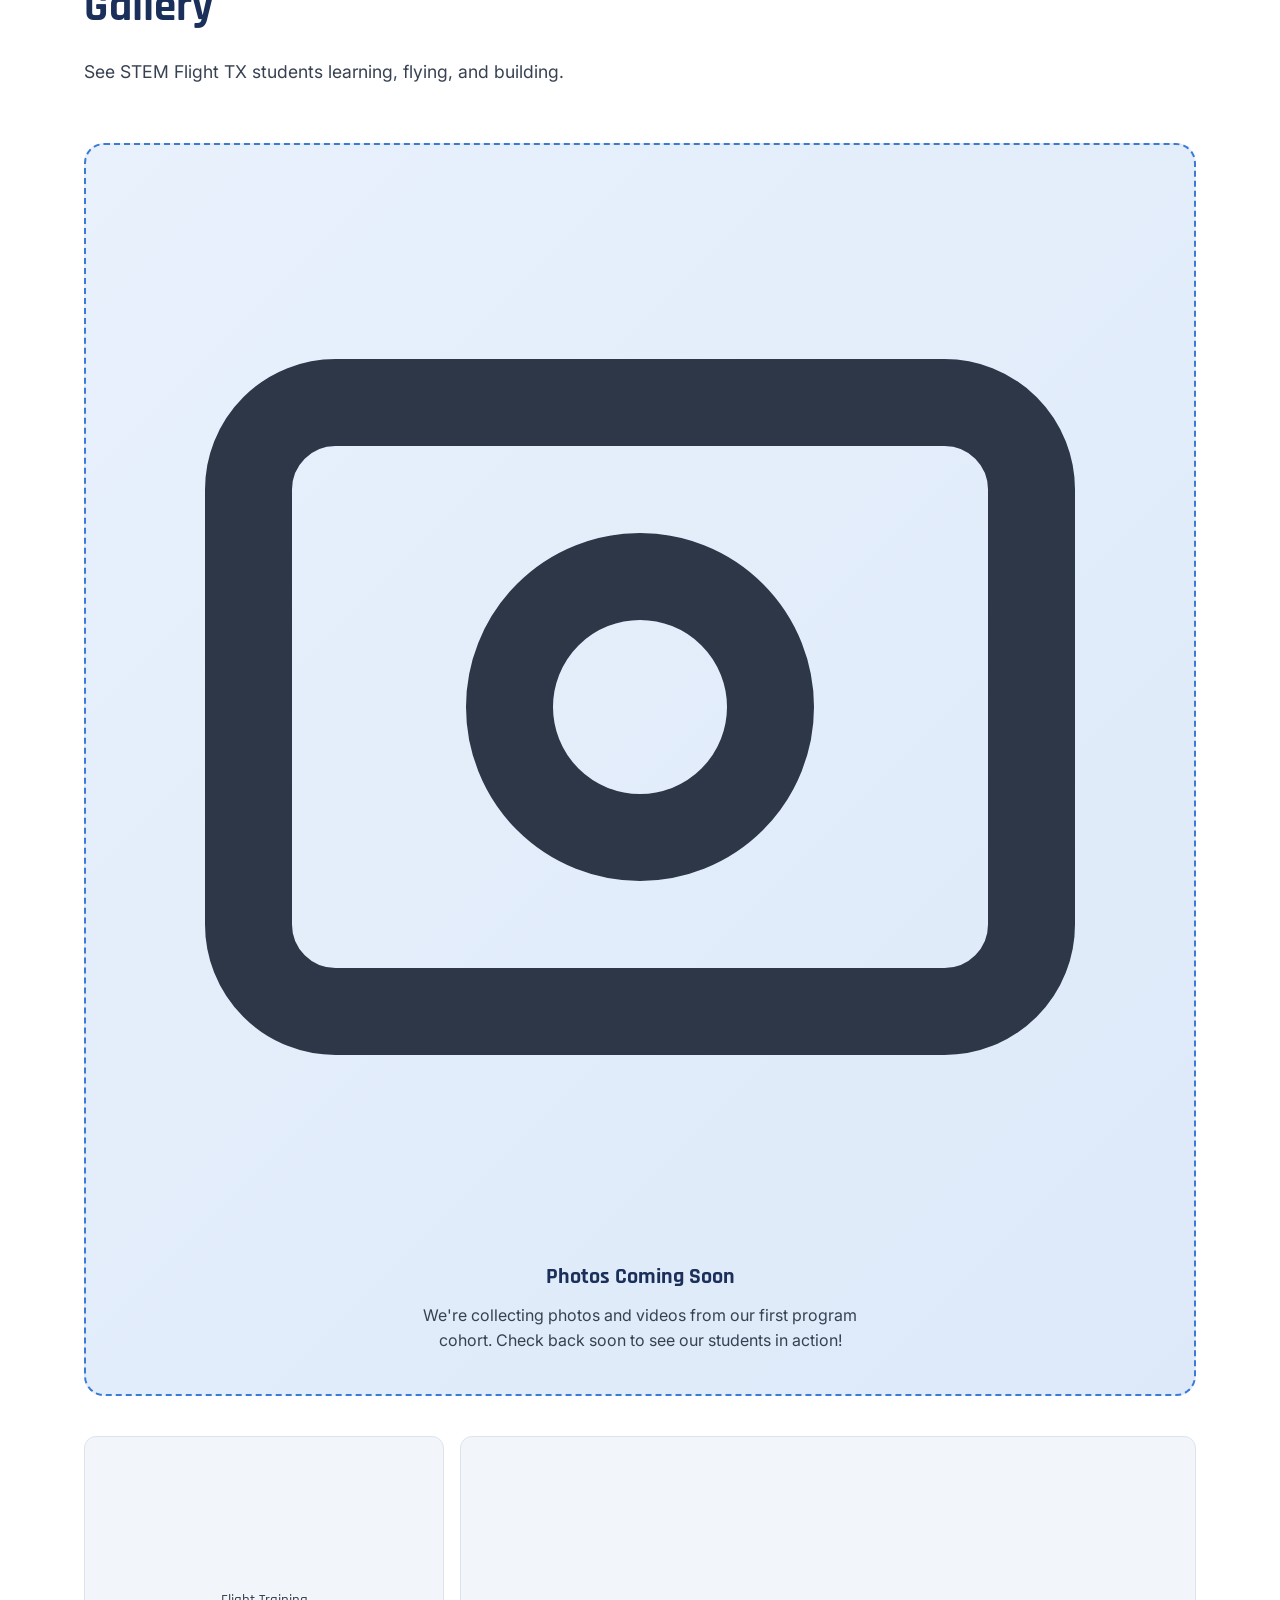
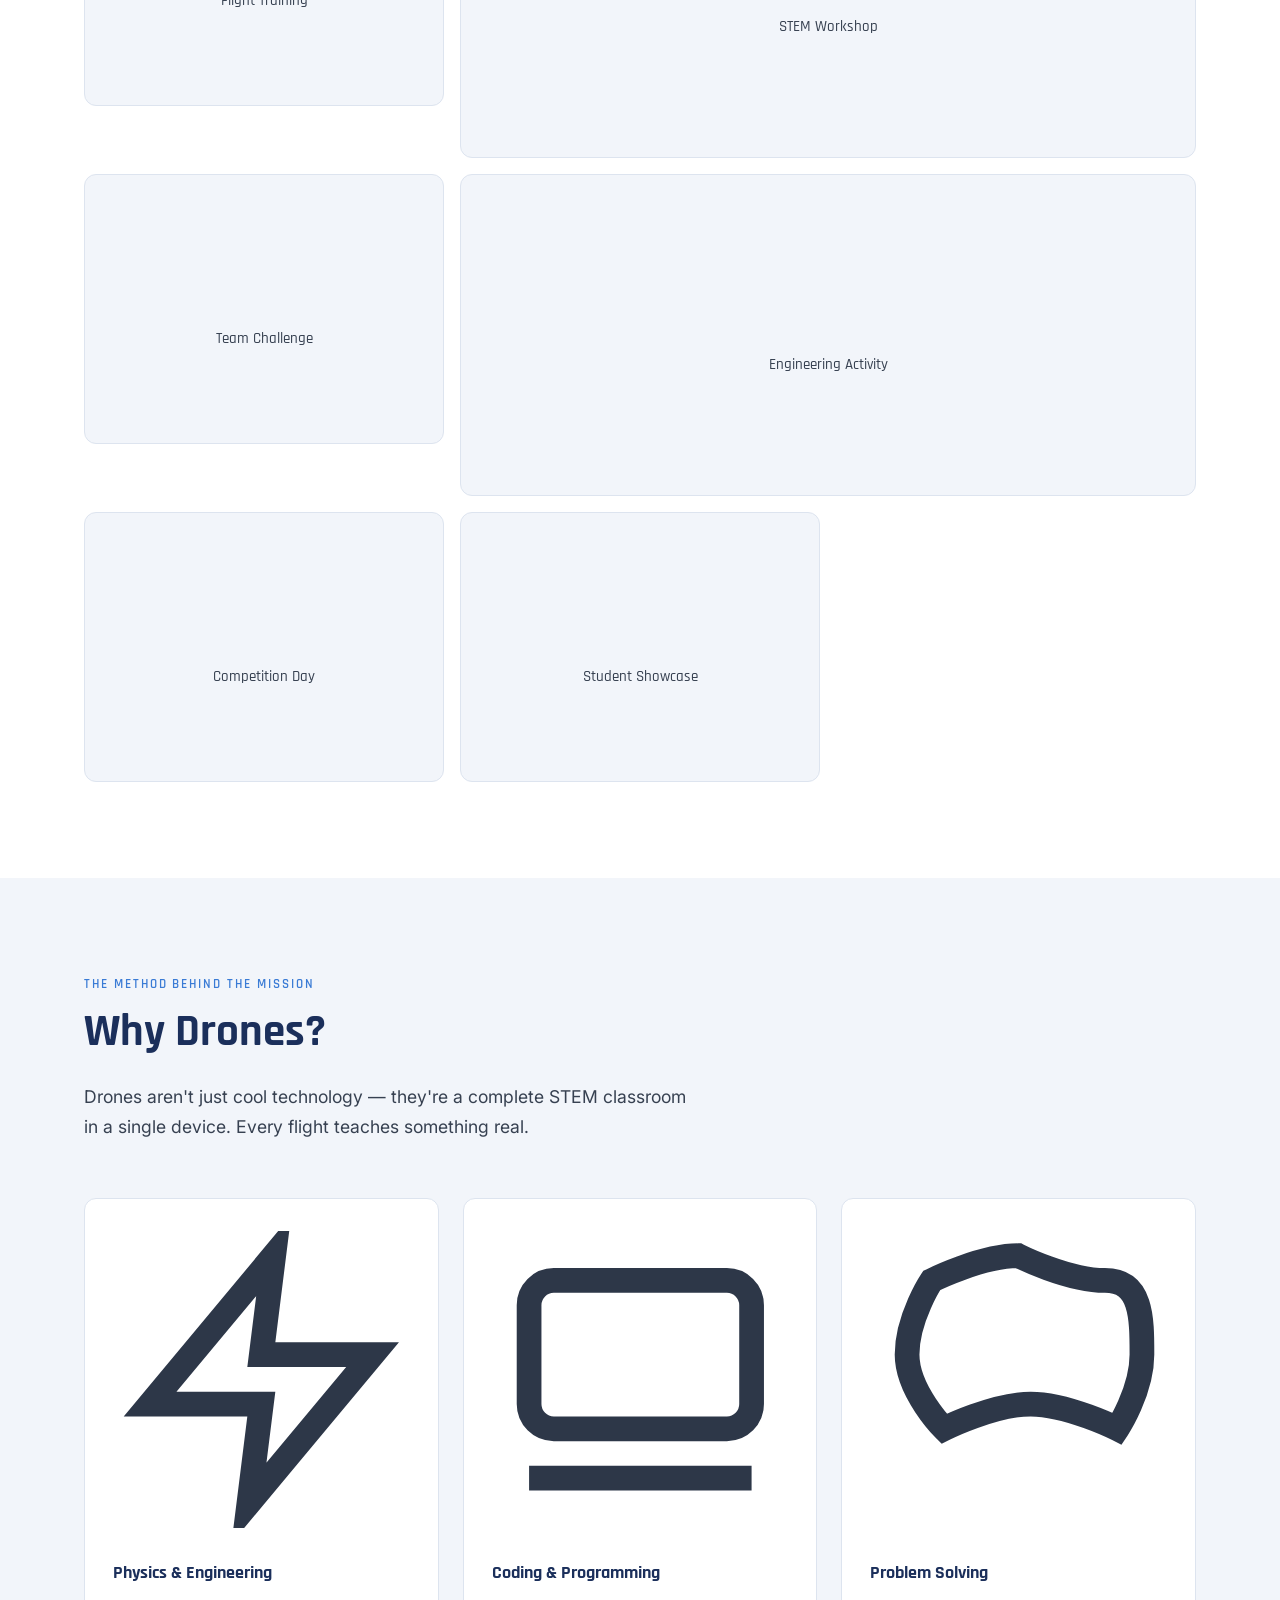
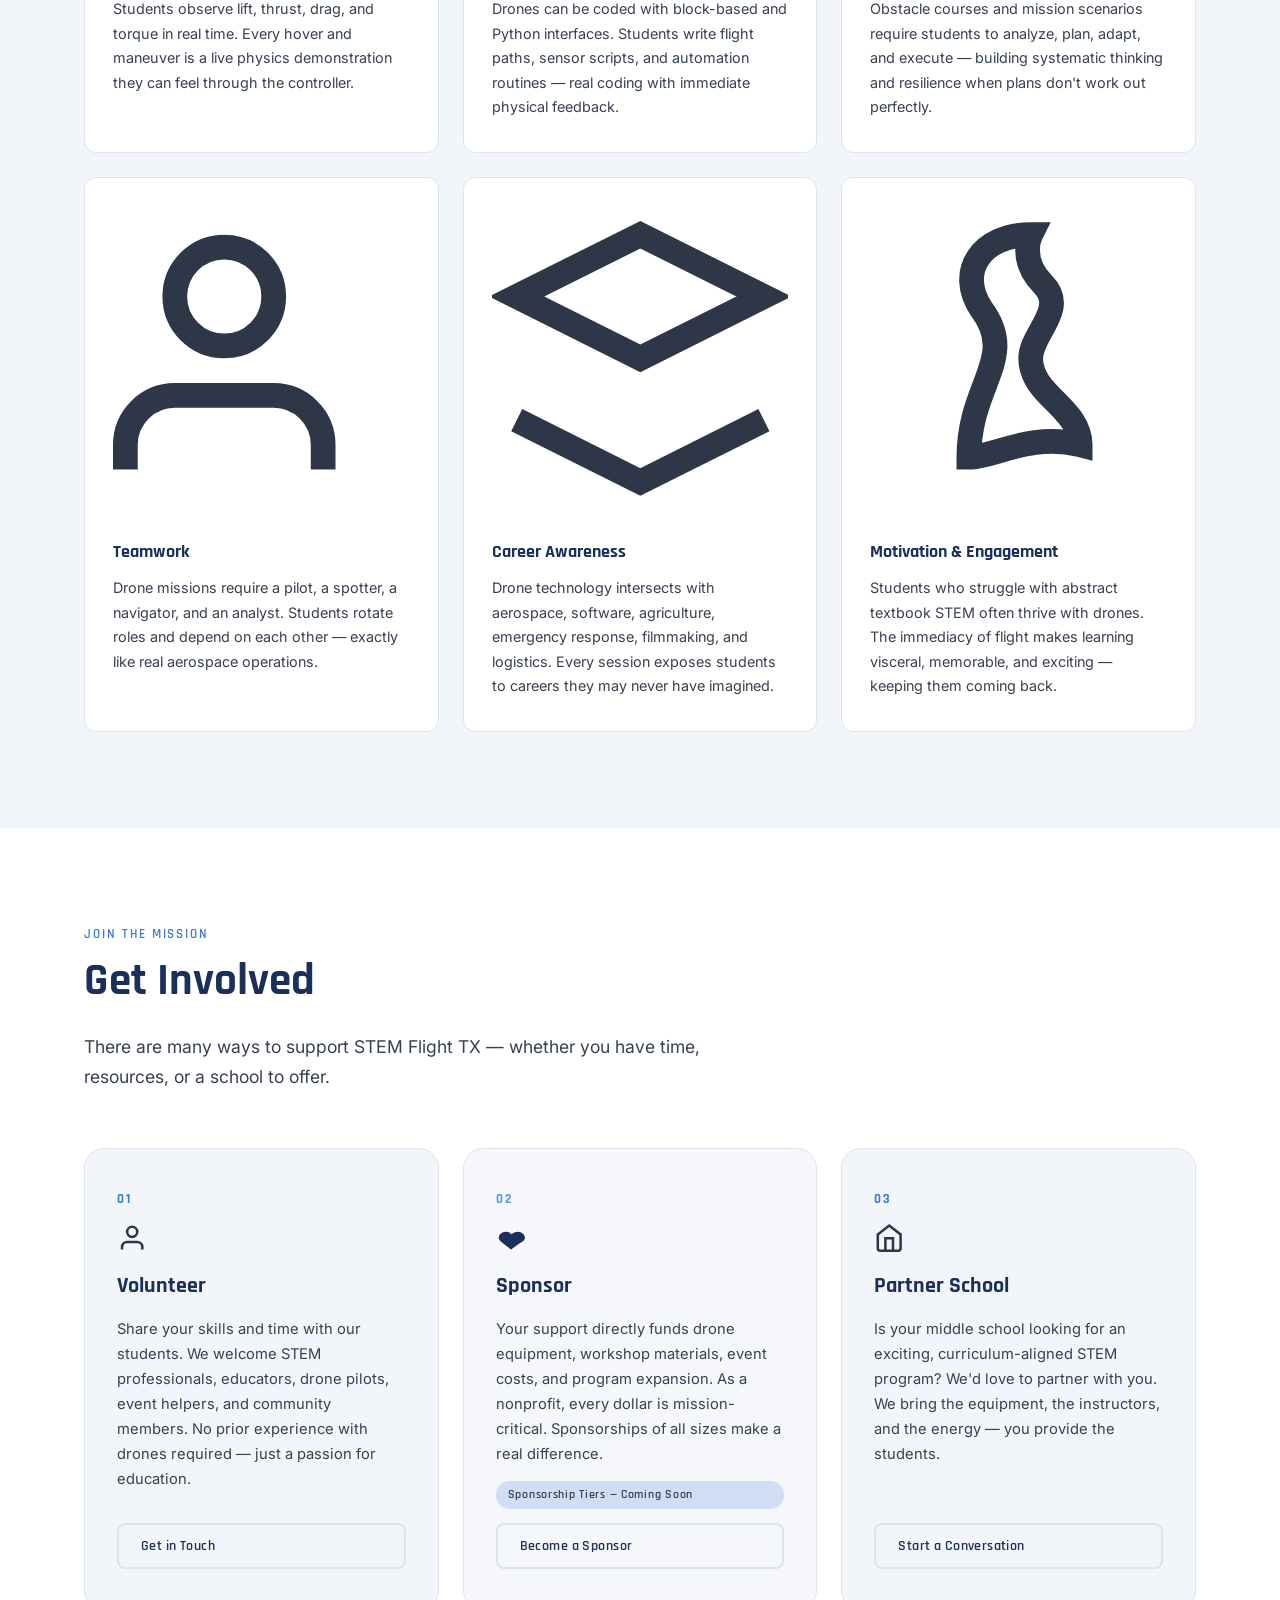
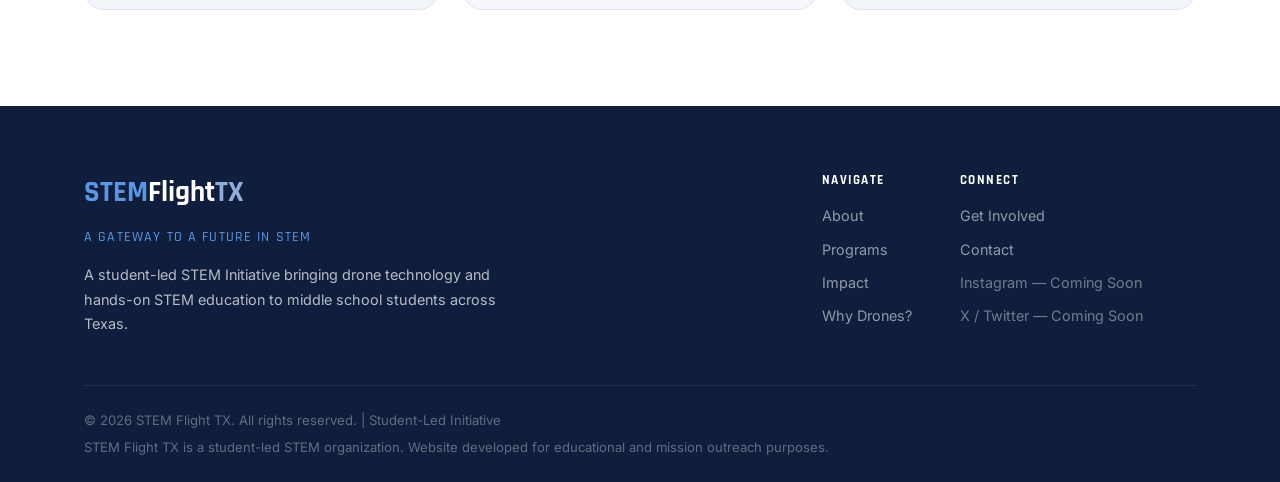
==== commit 76314ce9: "Polish sponsor card styling, shrink icons, ensure contact page" ====
--- a/index.html
+++ b/index.html
@@ -412,7 +412,7 @@
             <h3>Sponsor</h3>
             <p>Your support directly funds drone equipment, workshop materials, event costs, and program expansion. As a nonprofit, every dollar is mission-critical. Sponsorships of all sizes make a real difference.</p>
             <div class="coming-soon-tag">Sponsorship Tiers — Coming Soon</div>
-            <a href="contact.html" class="btn btn-primary btn-sm">Become a Sponsor</a>
+            <a href="contact.html" class="btn btn-outline btn-sm">Become a Sponsor</a>
           </div>
 
           <div class="involved-card fade-up">
@@ -424,72 +424,6 @@
             <p>Is your middle school looking for an exciting, curriculum-aligned STEM program? We'd love to partner with you. We bring the equipment, the instructors, and the energy — you provide the students.</p>
             <a href="contact.html" class="btn btn-outline btn-sm">Start a Conversation</a>
           </div>
-
-        </div>
-      </div>
-    </section>
-
-    <!-- ===== CONTACT SECTION ===== -->
-    <section class="section contact" id="contact">
-      <div class="container">
-        <div class="section-label fade-up">Reach Out</div>
-        <h2 class="section-title fade-up">Contact Us</h2>
-        <p class="section-intro fade-up">Have a question, a partnership idea, or just want to learn more? We'd love to hear from you.</p>
-        <div class="contact-layout">
-
-          <div class="contact-info fade-up">
-            <div class="contact-block">
-              <div class="contact-block-icon">
-                <svg viewBox="0 0 24 24" fill="none" stroke="currentColor" stroke-width="2"><rect x="2" y="4" width="20" height="14" rx="2"/><path d="m22 7-10 7-10-7"/></svg>
-              </div>
-              <div>
-                <h4>Email</h4>
-                <p>contact@stemflighttx.org</p>
-              </div>
-            </div>
-            <div class="contact-block">
-              <div class="contact-block-icon">
-                <svg viewBox="0 0 24 24" fill="none" stroke="currentColor" stroke-width="2"><path d="M21 10c0 7-9 13-9 13s-9-6-9-13a9 9 0 0 1 18 0z"/><circle cx="12" cy="10" r="3"/></svg>
-              </div>
-              <div>
-                <h4>Location</h4>
-                <p>Texas, USA</p>
-              </div>
-            </div>
-            <div class="contact-block social-block">
-              <div class="contact-block-icon">
-                <svg viewBox="0 0 24 24" fill="none" stroke="currentColor" stroke-width="2"><path d="M22 16.92v3a2 2 0 0 1-2.18 2A19.79 19.79 0 0 1 12 19a19.5 19.5 0 0 1-8-6.09A19.79 19.79 0 0 1 3.08 5 2 2 0 0 1 5 3h3a2 2 0 0 1 2 1.7c.1.8.4 1.6.8 2.3"/></svg>
-              </div>
-              <div>
-                <h4>Social Media</h4>
-                <div class="social-links">
-                  <a href="#" class="social-link coming-soon" aria-label="Instagram">Instagram — Coming Soon</a>
-                  <a href="#" class="social-link coming-soon" aria-label="Twitter">X / Twitter — Coming Soon</a>
-                </div>
-                <p class="social-note">Social handles coming soon — follow us when we launch!</p>
-              </div>
-            </div>
-          </div>
-
-        <div class="contact-form-wrap fade-up">
-
-            <div class="coming-soon-banner">
-                <div class="coming-soon-icon">
-                  <svg viewBox="0 0 24 24" fill="none" stroke="currentColor" stroke-width="2"><rect x="3" y="4" width="18" height="14" rx="2"/><polyline points="22 7 12 13 2 7"/></svg>
-                </div>
-
-                <h3>Contact Form Coming Soon</h3>
-
-                <p>
-                  We are currently setting up our online contact system.
-                  Until then, please reach us directly at:
-                </p>
-
-                <p style="margin-top:16px;font-weight:600;color:#1B2F5B;">
-              contact@stemflighttx.org
-                </p>
-
-            </div>
 
         </div>
       </div>
--- a/style.css
+++ b/style.css
@@ -717,14 +717,34 @@
 }
 
 .involved-card--featured {
-  /* Match other involved cards for consistent sponsorship styling */
-  background: var(--gray-bg);
+  background: #f5f7fb;
   border: 1px solid var(--gray-line);
   color: var(--navy);
 }
-.involved-card--featured h3,
-.involved-card--featured p { color: var(--navy); }
-.involved-card--featured p { color: var(--gray-text); }
+.involved-card--featured h3 { color: var(--navy); }
+.involved-card--featured p,
+.involved-card--featured .coming-soon-tag { color: var(--gray-text); }
+.involved-card--featured .btn-outline {
+  color: var(--navy);
+  border-color: var(--gray-line);
+  background: transparent;
+}
+
+/* Make sponsor CTA match site buttons but slightly smaller */
+.involved-card--featured .btn-primary {
+  background: var(--blue);
+  color: var(--white);
+  border-color: var(--blue);
+  padding: 10px 18px;
+  font-size: 0.95rem;
+  border-radius: 8px;
+}
+.involved-card--featured .btn-primary:hover {
+  background: var(--navy);
+  border-color: var(--navy);
+  transform: translateY(-2px);
+  box-shadow: 0 8px 24px rgba(58,123,213,0.18);
+}
 
 .involved-num {
   font-family: var(--font-display);
@@ -735,7 +755,14 @@
 }
 .involved-card--featured .involved-num { color: var(--blue-light); }
 
-.involved-icon { font-size: 2.2rem; }
+.involved-icon {
+  width: 1.9rem;
+  height: 1.9rem;
+}
+.involved-icon svg {
+  width: 100%;
+  height: 100%;
+}
 
 .involved-card h3 {
   font-family: var(--font-display);
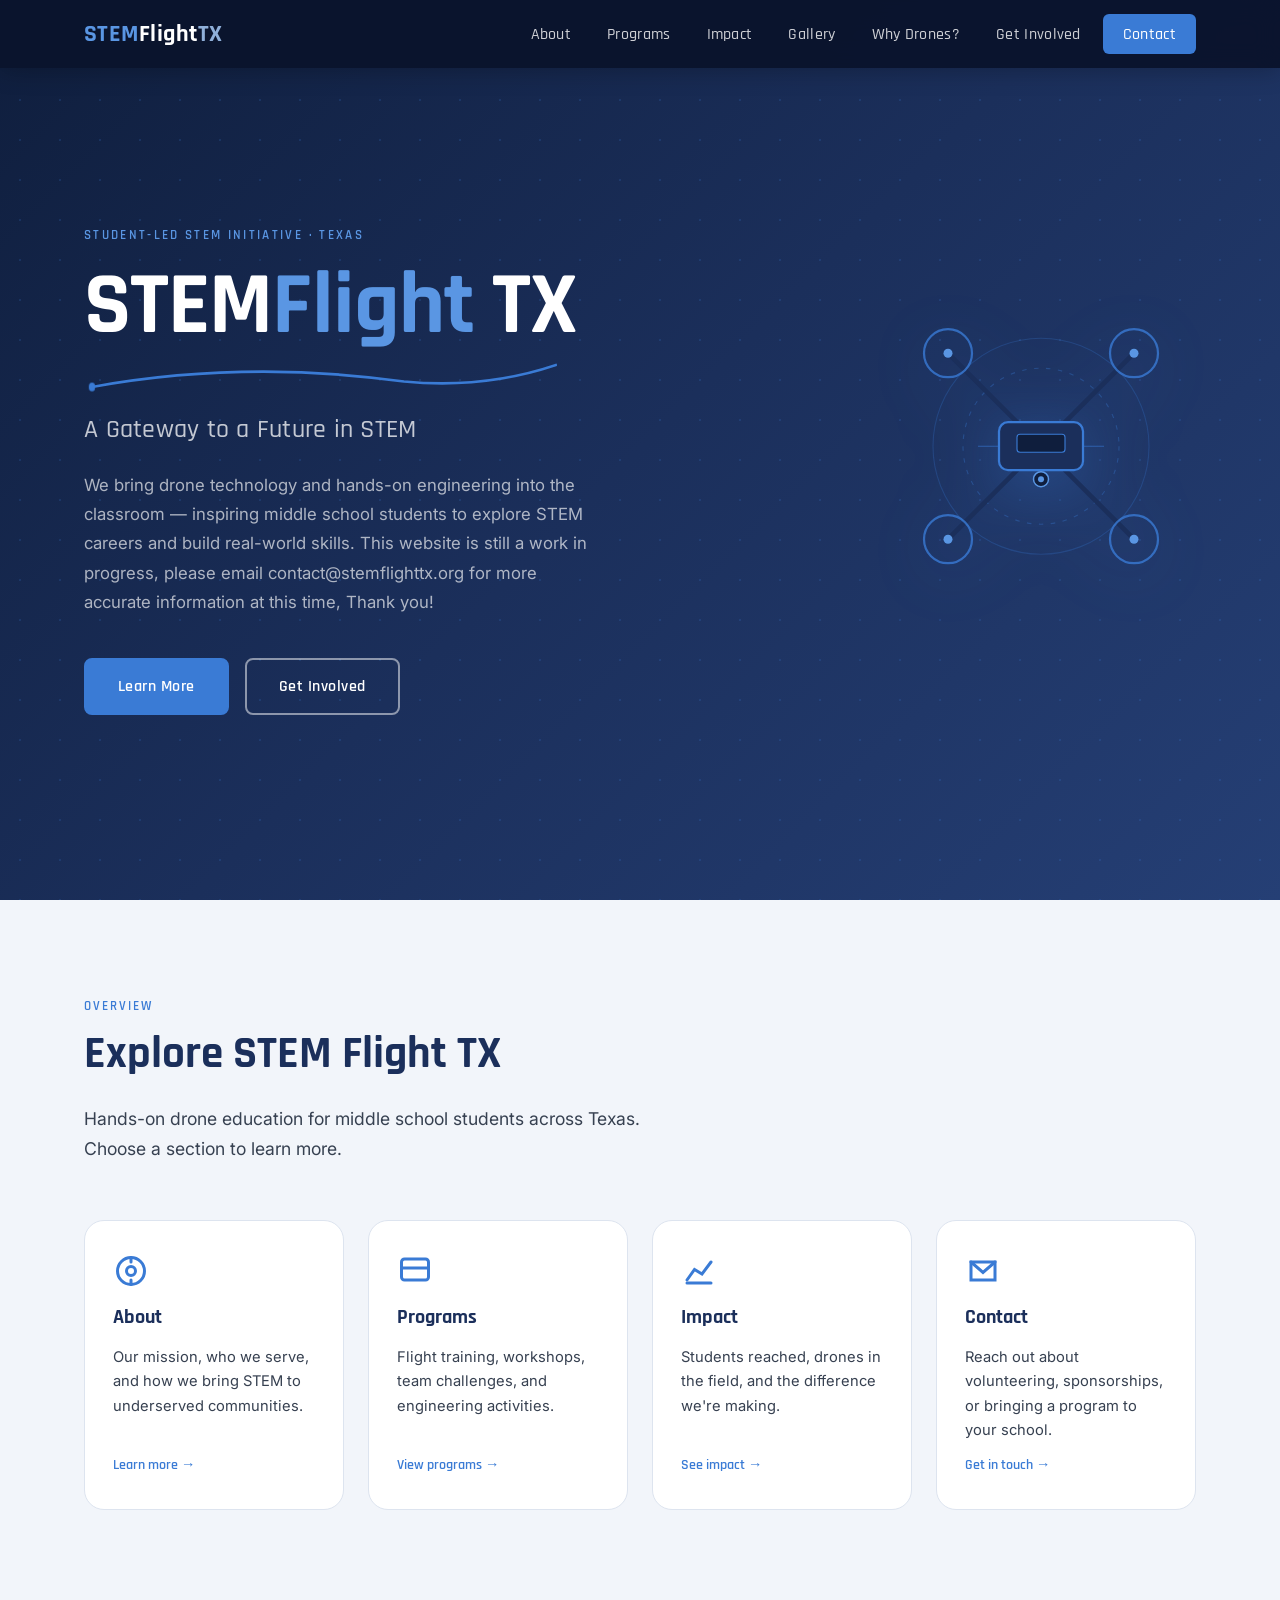
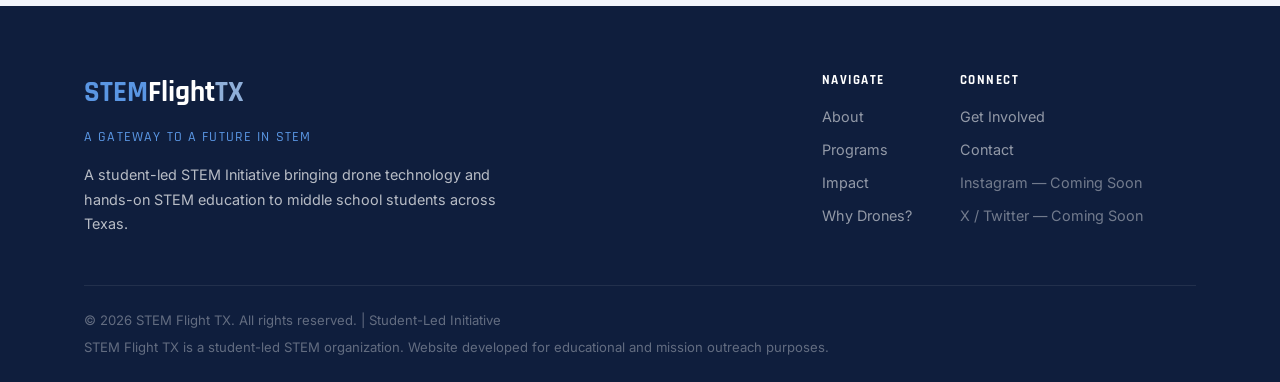
==== commit f118fd48: "Update website" ====
--- a/index.html
+++ b/index.html
@@ -12,19 +12,18 @@
 </head>
 <body>
 
-  <!-- ===== NAVIGATION ===== -->
   <header class="navbar" id="navbar">
     <div class="nav-inner">
-      <a href="#hero" class="nav-logo" aria-label="STEM Flight TX home">
+      <a href="index.html" class="nav-logo" aria-label="STEM Flight TX home">
         <span class="logo-stem">STEM</span><span class="logo-flight">Flight</span><span class="logo-tx">TX</span>
       </a>
       <nav class="nav-links" id="nav-links" aria-label="Main navigation">
-        <a href="#about">About</a>
-        <a href="#programs">Programs</a>
-        <a href="#impact">Impact</a>
-        <a href="#gallery">Gallery</a>
-        <a href="#why-drones">Why Drones?</a>
-        <a href="#get-involved">Get Involved</a>
+        <a href="about.html">About</a>
+        <a href="programs.html">Programs</a>
+        <a href="impact.html">Impact</a>
+        <a href="gallery.html">Gallery</a>
+        <a href="why-drones.html">Why Drones?</a>
+        <a href="get-involved.html">Get Involved</a>
         <a href="contact.html" class="nav-cta">Contact</a>
       </nav>
       <button class="hamburger" id="hamburger" aria-label="Toggle navigation" aria-expanded="false">
@@ -34,8 +33,6 @@
   </header>
 
   <main>
-
-    <!-- ===== HERO SECTION ===== -->
     <section class="hero" id="hero">
       <div class="hero-bg-grid" aria-hidden="true"></div>
       <div class="hero-content fade-in">
@@ -43,7 +40,6 @@
         <h1 class="hero-title">
           STEM<span class="title-accent">Flight</span> TX
         </h1>
-        <!-- Animated flight-path arc — the brand signature -->
         <div class="hero-swoosh" aria-hidden="true">
           <svg viewBox="0 0 600 40" fill="none" xmlns="http://www.w3.org/2000/svg" preserveAspectRatio="none">
             <path class="swoosh-path" d="M 10 30 Q 200 5 400 25 Q 500 32 590 10" stroke="#3A7BD5" stroke-width="2.5" stroke-linecap="round" fill="none"/>
@@ -55,383 +51,81 @@
           We bring drone technology and hands-on engineering into the classroom — inspiring middle school students to explore STEM careers and build real-world skills. This website is still a work in progress, please email contact@stemflighttx.org for more accurate information at this time, Thank you!
         </p>
         <div class="hero-actions">
-          <a href="#about" class="btn btn-primary">Learn More</a>
-          <a href="#get-involved" class="btn btn-outline">Get Involved</a>
+          <a href="about.html" class="btn btn-primary">Learn More</a>
+          <a href="get-involved.html" class="btn btn-outline">Get Involved</a>
         </div>
       </div>
       <div class="hero-drone-visual" aria-hidden="true">
         <div class="drone-icon">
-          <svg viewBox="0 0 200 140" fill="none" xmlns="http://www.w3.org/2000/svg">
-            <!-- Drone body -->
-            <rect x="80" y="55" width="40" height="30" rx="6" fill="#1B2F5B" opacity="0.9"/>
-            <!-- Center camera -->
-            <circle cx="100" cy="70" r="8" fill="#3A7BD5"/>
-            <circle cx="100" cy="70" r="4" fill="#0a1a3a"/>
-            <!-- Arms -->
-            <line x1="80" y1="60" x2="40" y2="40" stroke="#1B2F5B" stroke-width="5" stroke-linecap="round"/>
-            <line x1="120" y1="60" x2="160" y2="40" stroke="#1B2F5B" stroke-width="5" stroke-linecap="round"/>
-            <line x1="80" y1="75" x2="40" y2="95" stroke="#1B2F5B" stroke-width="5" stroke-linecap="round"/>
-            <line x1="120" y1="75" x2="160" y2="95" stroke="#1B2F5B" stroke-width="5" stroke-linecap="round"/>
-            <!-- Rotors -->
-            <ellipse cx="40" cy="38" rx="24" ry="5" fill="#3A7BD5" opacity="0.7" class="rotor"/>
-            <ellipse cx="160" cy="38" rx="24" ry="5" fill="#3A7BD5" opacity="0.7" class="rotor"/>
-            <ellipse cx="40" cy="97" rx="24" ry="5" fill="#3A7BD5" opacity="0.7" class="rotor"/>
-            <ellipse cx="160" cy="97" rx="24" ry="5" fill="#3A7BD5" opacity="0.7" class="rotor"/>
-            <!-- Landing gear -->
-            <line x1="88" y1="85" x2="85" y2="110" stroke="#1B2F5B" stroke-width="3" stroke-linecap="round"/>
-            <line x1="112" y1="85" x2="115" y2="110" stroke="#1B2F5B" stroke-width="3" stroke-linecap="round"/>
-            <line x1="78" y1="110" x2="122" y2="110" stroke="#1B2F5B" stroke-width="3" stroke-linecap="round"/>
+          <svg viewBox="0 0 200 200" fill="none" xmlns="http://www.w3.org/2000/svg">
+            <circle cx="100" cy="100" r="72" stroke="#3A7BD5" stroke-width="0.75" opacity="0.25"/>
+            <circle cx="100" cy="100" r="52" stroke="#3A7BD5" stroke-width="0.75" stroke-dasharray="3 5" opacity="0.35"/>
+            <line x1="100" y1="100" x2="38" y2="38" stroke="#1B2F5B" stroke-width="3" stroke-linecap="round"/>
+            <line x1="100" y1="100" x2="162" y2="38" stroke="#1B2F5B" stroke-width="3" stroke-linecap="round"/>
+            <line x1="100" y1="100" x2="38" y2="162" stroke="#1B2F5B" stroke-width="3" stroke-linecap="round"/>
+            <line x1="100" y1="100" x2="162" y2="162" stroke="#1B2F5B" stroke-width="3" stroke-linecap="round"/>
+            <circle cx="38" cy="38" r="16" stroke="#3A7BD5" stroke-width="1.5" opacity="0.8"/>
+            <circle cx="162" cy="38" r="16" stroke="#3A7BD5" stroke-width="1.5" opacity="0.8"/>
+            <circle cx="38" cy="162" r="16" stroke="#3A7BD5" stroke-width="1.5" opacity="0.8"/>
+            <circle cx="162" cy="162" r="16" stroke="#3A7BD5" stroke-width="1.5" opacity="0.8"/>
+            <circle cx="38" cy="38" r="3" fill="#5A96E3"/>
+            <circle cx="162" cy="38" r="3" fill="#5A96E3"/>
+            <circle cx="38" cy="162" r="3" fill="#5A96E3"/>
+            <circle cx="162" cy="162" r="3" fill="#5A96E3"/>
+            <rect x="72" y="84" width="56" height="32" rx="6" fill="#1B2F5B" stroke="#3A7BD5" stroke-width="1.5"/>
+            <rect x="84" y="92" width="32" height="12" rx="2" fill="#0f1e3d" stroke="#3A7BD5" stroke-width="0.75"/>
+            <circle cx="100" cy="122" r="5" fill="#0f1e3d" stroke="#5A96E3" stroke-width="1"/>
+            <circle cx="100" cy="122" r="2" fill="#5A96E3"/>
+            <line x1="72" y1="100" x2="58" y2="100" stroke="#3A7BD5" stroke-width="0.75" opacity="0.6"/>
+            <line x1="128" y1="100" x2="142" y2="100" stroke="#3A7BD5" stroke-width="0.75" opacity="0.6"/>
           </svg>
-        </div>
-        <div class="pulse-ring" aria-hidden="true"></div>
-      </div>
-      <a href="#about" class="scroll-hint" aria-label="Scroll to About section">
-        <svg viewBox="0 0 24 24" fill="none" stroke="currentColor" stroke-width="2"><polyline points="6 9 12 15 18 9"/></svg>
-      </a>
-    </section>
-
-    <!-- ===== ABOUT SECTION ===== -->
-    <section class="section about" id="about">
-      <div class="container">
-        <div class="section-label fade-up">Who We Are</div>
-        <h2 class="section-title fade-up">Building the Next Generation<br>of STEM Innovators</h2>
-        <div class="about-grid">
-          <div class="about-text fade-up">
-            <p class="about-lead">
-              STEM Flight TX is a student-led STEM education initiative based in Texas. We believe every young person deserves access to hands-on, inspiring STEM experiences — regardless of zip code or background.
-            </p>
-            <p>
-              Our programs place cutting-edge drone technology directly into the hands of middle school students, particularly in underserved communities where access to advanced STEM resources is limited. Through flight training, engineering challenges, and collaborative projects, we don't just teach science and technology — we help students discover who they can become.
-            </p>
-            <p>
-              We are student-led, mission-driven, and community-rooted. Every program we run, every workshop we deliver, and every drone we fly is guided by our core belief: that curiosity is the foundation of a STEM career.
-            </p>
-          </div>
-          <div class="about-cards fade-up">
-              <div class="about-card">
-                <div class="about-card-icon">
-                  <svg viewBox="0 0 24 24" fill="none" stroke="currentColor" stroke-width="2"><circle cx="12" cy="7" r="3"/><path d="M12 10v7M5 19l7-12 7 12"/></svg>
-                </div>
-                <h3>Our Mission</h3>
-                <p>Provide hands-on STEM education through drone technology and engineering activities to inspire middle school students.</p>
-              </div>
-              <div class="about-card">
-                <div class="about-card-icon">
-                  <svg viewBox="0 0 24 24" fill="none" stroke="currentColor" stroke-width="2"><path d="M17 21v-2a4 4 0 0 0-4-4H5a4 4 0 0 0-4 4v2"/><circle cx="9" cy="7" r="4"/></svg>
-                </div>
-                <h3>Who We Serve</h3>
-                <p>Middle school students — especially in underserved communities across Texas who lack access to advanced STEM programs.</p>
-              </div>
-              <div class="about-card">
-                <div class="about-card-icon">
-                  <svg viewBox="0 0 24 24" fill="none" stroke="currentColor" stroke-width="2"><path d="M2 12s4-8 10-8 10 8 10 8-4 8-10 8S2 12 2 12z"/></svg>
-                </div>
-                <h3>How We Do It</h3>
-                <p>Hands-on drone flight, team engineering challenges, safety training, and STEM career awareness sessions led by student instructors.</p>
-              </div>
-          </div>
         </div>
       </div>
     </section>
 
-    <!-- ===== PROGRAMS SECTION ===== -->
-    <section class="section programs" id="programs">
+    <section class="section overview">
       <div class="container">
-        <div class="section-label fade-up">What We Offer</div>
-        <h2 class="section-title fade-up">Our Programs</h2>
-        <p class="section-intro fade-up">Our contact systems are currently being finalized.
-        For now, you can reach us directly by email.
-        Additional contact options and social media accounts are coming soon.
-        </p>    
-        <div class="programs-grid">
-
-          <div class="program-card fade-up">
-            <div class="program-icon">
-              <svg viewBox="0 0 48 48" fill="none" xmlns="http://www.w3.org/2000/svg">
-                <rect x="18" y="18" width="12" height="10" rx="2" fill="#3A7BD5"/>
-                <circle cx="24" cy="23" r="3" fill="white"/>
-                <line x1="18" y1="20" x2="6" y2="13" stroke="#3A7BD5" stroke-width="2.5" stroke-linecap="round"/>
-                <line x1="30" y1="20" x2="42" y2="13" stroke="#3A7BD5" stroke-width="2.5" stroke-linecap="round"/>
-                <line x1="18" y1="26" x2="6" y2="33" stroke="#3A7BD5" stroke-width="2.5" stroke-linecap="round"/>
-                <line x1="30" y1="26" x2="42" y2="33" stroke="#3A7BD5" stroke-width="2.5" stroke-linecap="round"/>
-                <ellipse cx="6" cy="12" rx="5" ry="2" fill="#3A7BD5" opacity="0.6"/>
-                <ellipse cx="42" cy="12" rx="5" ry="2" fill="#3A7BD5" opacity="0.6"/>
-                <ellipse cx="6" cy="34" rx="5" ry="2" fill="#3A7BD5" opacity="0.6"/>
-                <ellipse cx="42" cy="34" rx="5" ry="2" fill="#3A7BD5" opacity="0.6"/>
-              </svg>
+        <div class="section-label fade-up">Overview</div>
+        <h2 class="section-title fade-up">Explore STEM Flight TX</h2>
+        <p class="section-intro fade-up">Hands-on drone education for middle school students across Texas. Choose a section to learn more.</p>
+        <div class="overview-grid">
+          <a href="about.html" class="overview-card fade-up">
+            <div class="overview-icon">
+              <svg viewBox="0 0 24 24" fill="none" stroke="currentColor" stroke-width="2" stroke-linecap="round"><circle cx="12" cy="12" r="9"/><circle cx="12" cy="12" r="3"/><line x1="12" y1="3" x2="12" y2="6"/><line x1="12" y1="18" x2="12" y2="21"/></svg>
             </div>
-            <h3>Drone Flight Training</h3>
-            <p>Students learn FAA safety rules, responsible flying, and hands-on flight skills using our training drones. From pre-flight checks to controlled maneuvers — real aviation concepts, real skills.</p>
-            <ul class="program-tags">
-              <li>FAA Safety Rules</li>
-              <li>Hands-On Flight</li>
-              <li>Pre-flight Checks</li>
-            </ul>
-          </div>
-
-          <div class="program-card fade-up">
-            <div class="program-icon">
-              <svg viewBox="0 0 48 48" fill="none" xmlns="http://www.w3.org/2000/svg">
-                <rect x="8" y="10" width="32" height="24" rx="3" stroke="#3A7BD5" stroke-width="2.5" fill="none"/>
-                <line x1="16" y1="18" x2="26" y2="18" stroke="#3A7BD5" stroke-width="2" stroke-linecap="round"/>
-                <line x1="16" y1="24" x2="32" y2="24" stroke="#3A7BD5" stroke-width="2" stroke-linecap="round"/>
-                <polyline points="16,30 20,26 24,29 30,22" stroke="#3A7BD5" stroke-width="2" stroke-linecap="round" stroke-linejoin="round"/>
-                <line x1="24" y1="34" x2="24" y2="38" stroke="#3A7BD5" stroke-width="2.5" stroke-linecap="round"/>
-                <line x1="16" y1="38" x2="32" y2="38" stroke="#3A7BD5" stroke-width="2.5" stroke-linecap="round"/>
-              </svg>
+            <h3>About</h3>
+            <p>Our mission, who we serve, and how we bring STEM to underserved communities.</p>
+            <span class="overview-link">Learn more →</span>
+          </a>
+          <a href="programs.html" class="overview-card fade-up">
+            <div class="overview-icon">
+              <svg viewBox="0 0 24 24" fill="none" stroke="currentColor" stroke-width="2" stroke-linecap="round"><rect x="3" y="4" width="18" height="14" rx="2"/><line x1="3" y1="10" x2="21" y2="10"/></svg>
             </div>
-            <h3>STEM Workshops</h3>
-            <p>Interactive classroom workshops connecting drone technology to core STEM concepts — physics of flight, basic programming, data collection, and real-world aerospace applications.</p>
-            <ul class="program-tags">
-              <li>Physics of Flight</li>
-              <li>Basic Coding</li>
-              <li>Data Collection</li>
-            </ul>
-          </div>
-
-          <div class="program-card fade-up">
-            <div class="program-icon">
-              <svg viewBox="0 0 48 48" fill="none" xmlns="http://www.w3.org/2000/svg">
-                <circle cx="16" cy="16" r="7" stroke="#3A7BD5" stroke-width="2.5" fill="none"/>
-                <circle cx="32" cy="16" r="7" stroke="#3A7BD5" stroke-width="2.5" fill="none"/>
-                <circle cx="24" cy="32" r="7" stroke="#3A7BD5" stroke-width="2.5" fill="none"/>
-                <line x1="22" y1="16" x2="26" y2="16" stroke="#3A7BD5" stroke-width="2" stroke-linecap="round"/>
-                <line x1="18" y1="22" x2="21" y2="27" stroke="#3A7BD5" stroke-width="2" stroke-linecap="round"/>
-                <line x1="30" y1="22" x2="27" y2="27" stroke="#3A7BD5" stroke-width="2" stroke-linecap="round"/>
-              </svg>
+            <h3>Programs</h3>
+            <p>Flight training, workshops, team challenges, and engineering activities.</p>
+            <span class="overview-link">View programs →</span>
+          </a>
+          <a href="impact.html" class="overview-card fade-up">
+            <div class="overview-icon">
+              <svg viewBox="0 0 24 24" fill="none" stroke="currentColor" stroke-width="2" stroke-linecap="round"><polyline points="4,18 9,11 14,14 20,6"/><line x1="4" y1="20" x2="20" y2="20"/></svg>
             </div>
-            <h3>Team Challenges</h3>
-            <p>Students compete in timed precision-flying challenges, mission simulations, and obstacle courses — building communication, strategy, and sportsmanship alongside technical skills.</p>
-            <ul class="program-tags">
-              <li>Obstacle Courses</li>
-              <li>Teamwork</li>
-              <li>Mission Sims</li>
-            </ul>
-          </div>
-
-          <div class="program-card fade-up">
-            <div class="program-icon">
-              <svg viewBox="0 0 48 48" fill="none" xmlns="http://www.w3.org/2000/svg">
-                <rect x="10" y="28" width="8" height="12" rx="1" fill="#3A7BD5" opacity="0.5"/>
-                <rect x="20" y="20" width="8" height="20" rx="1" fill="#3A7BD5" opacity="0.7"/>
-                <rect x="30" y="12" width="8" height="28" rx="1" fill="#3A7BD5"/>
-                <polyline points="14,26 24,18 34,10" stroke="#3A7BD5" stroke-width="2" stroke-linecap="round" stroke-linejoin="round"/>
-                <circle cx="34" cy="10" r="3" fill="white" stroke="#3A7BD5" stroke-width="2"/>
-              </svg>
+            <h3>Impact</h3>
+            <p>Students reached, drones in the field, and the difference we're making.</p>
+            <span class="overview-link">See impact →</span>
+          </a>
+          <a href="contact.html" class="overview-card fade-up">
+            <div class="overview-icon">
+              <svg viewBox="0 0 24 24" fill="none" stroke="currentColor" stroke-width="2" stroke-linecap="round"><path d="M4 6h16v12H4z"/><polyline points="4,6 12,13 20,6"/></svg>
             </div>
-            <h3>Engineering Activities</h3>
-            <p>Hands-on design and build challenges where students prototype drone attachments, map flight routes, analyze aerodynamics, and present their engineering solutions to peers.</p>
-            <ul class="program-tags">
-              <li>Prototyping</li>
-              <li>Aerodynamics</li>
-              <li>Design Thinking</li>
-            </ul>
-          </div>
-
+            <h3>Contact</h3>
+            <p>Reach out about volunteering, sponsorships, or bringing a program to your school.</p>
+            <span class="overview-link">Get in touch →</span>
+          </a>
         </div>
       </div>
     </section>
-
-    <!-- ===== IMPACT SECTION ===== -->
-    <section class="section impact" id="impact">
-      <div class="container">
-        <div class="section-label fade-up">By the Numbers</div>
-        <h2 class="section-title fade-up">Our Impact</h2>
-        <div class="impact-grid">
-          <div class="impact-card fade-up">
-            <div class="impact-number" data-target="21">0</div>
-            <div class="impact-label">Students Reached</div>
-            <div class="impact-desc">And growing with every new cohort</div>
-          </div>
-          <div class="impact-card fade-up">
-            <div class="impact-number" data-target="6">0</div>
-            <div class="impact-label">Training Drones</div>
-            <div class="impact-desc">Ready to fly in every session</div>
-          </div>
-          <div class="impact-card fade-up">
-            <div class="impact-number" data-target="4">0</div>
-            <div class="impact-label">Week Program</div>
-            <div class="impact-desc">Intensive, structured, hands-on</div>
-          </div>
-          <div class="impact-card fade-up">
-            <div class="impact-number" data-suffix="%">100</div>
-            <div class="impact-label">Hands-On Learning</div>
-            <div class="impact-desc">No passive lectures — only doing</div>
-          </div>
-        </div>
-      </div>
-    </section>
-
-    <!-- ===== GALLERY SECTION ===== -->
-    <section class="section gallery" id="gallery">
-      <div class="container">
-        <div class="section-label fade-up">In Action</div>
-        <h2 class="section-title fade-up">Gallery</h2>
-        <p class="section-intro fade-up">See STEM Flight TX students learning, flying, and building.</p>
-
-        <div class="coming-soon-banner fade-up">
-          <div class="coming-soon-icon">
-            <svg viewBox="0 0 24 24" fill="none" stroke="currentColor" stroke-width="2"><rect x="3" y="5" width="18" height="14" rx="2"/><circle cx="12" cy="12" r="3"/></svg>
-          </div>
-          <h3>Photos Coming Soon</h3>
-          <p>We're collecting photos and videos from our first program cohort. Check back soon to see our students in action!</p>
-        </div>
-
-        <!-- Placeholder grid shown while gallery is populated -->
-        <div class="gallery-grid fade-up" aria-label="Gallery placeholder">
-          <div class="gallery-item">
-            <div class="gallery-placeholder">
-              <span class="gallery-ph-icon">
-                <svg viewBox="0 0 24 24" fill="none" stroke="currentColor" stroke-width="2"><path d="M12 2v6M5 9l7-7 7 7M5 22h14v-9"/></svg>
-              </span>
-              <span>Flight Training</span>
-            </div>
-          </div>
-          <div class="gallery-item gallery-item--wide">
-            <div class="gallery-placeholder">
-              <span class="gallery-ph-icon">
-                <svg viewBox="0 0 24 24" fill="none" stroke="currentColor" stroke-width="2"><rect x="2" y="3" width="20" height="14" rx="2"/><path d="M8 21h8"/></svg>
-              </span>
-              <span>STEM Workshop</span>
-            </div>
-          </div>
-          <div class="gallery-item">
-            <div class="gallery-placeholder">
-              <span class="gallery-ph-icon">
-                <svg viewBox="0 0 24 24" fill="none" stroke="currentColor" stroke-width="2"><path d="M16 11c1.66 0 3-1.34 3-3s-1.34-3-3-3-3 1.34-3 3 1.34 3 3 3zM8 11c1.66 0 3-1.34 3-3S9.66 5 8 5 5 6.34 5 8s1.34 3 3 3z"/><path d="M2 20c0-2.21 3.58-4 8-4s8 1.79 8 4"/></svg>
-              </span>
-              <span>Team Challenge</span>
-            </div>
-          </div>
-          <div class="gallery-item gallery-item--wide">
-            <div class="gallery-placeholder">
-              <span class="gallery-ph-icon">
-                <svg viewBox="0 0 24 24" fill="none" stroke="currentColor" stroke-width="2"><path d="M12 1v4M12 19v4M4.2 4.2l2.8 2.8M17 17l2.8 2.8M1 12h4M19 12h4M4.2 19.8l2.8-2.8M17 7l2.8-2.8"/></svg>
-              </span>
-              <span>Engineering Activity</span>
-            </div>
-          </div>
-          <div class="gallery-item">
-            <div class="gallery-placeholder">
-              <span class="gallery-ph-icon">
-                <svg viewBox="0 0 24 24" fill="none" stroke="currentColor" stroke-width="2"><path d="M12 2l3 7h7l-5.5 4.2L20 22l-8-5-8 5 3.5-8.8L2 9h7z"/></svg>
-              </span>
-              <span>Competition Day</span>
-            </div>
-          </div>
-          <div class="gallery-item">
-            <div class="gallery-placeholder">
-              <span class="gallery-ph-icon">
-                <svg viewBox="0 0 24 24" fill="currentColor"><path d="M12 .587l3.668 7.431L24 9.748l-6 5.848L19.335 24 12 19.897 4.665 24 6 15.596 0 9.748l8.332-1.73z"/></svg>
-              </span>
-              <span>Student Showcase</span>
-            </div>
-          </div>
-        </div>
-      </div>
-    </section>
-
-    <!-- ===== WHY DRONES SECTION ===== -->
-    <section class="section why-drones" id="why-drones">
-      <div class="container">
-        <div class="section-label fade-up">The Method Behind the Mission</div>
-        <h2 class="section-title fade-up">Why Drones?</h2>
-        <p class="section-intro fade-up">
-          Drones aren't just cool technology — they're a complete STEM classroom in a single device. Every flight teaches something real.
-        </p>
-        <div class="why-grid">
-          <div class="why-card fade-up">
-            <div class="why-icon">
-              <svg viewBox="0 0 24 24" fill="none" stroke="currentColor" stroke-width="2"><path d="M13 2L3 14h9l-1 8 10-12h-9l1-8z"/></svg>
-            </div>
-            <h3>Physics &amp; Engineering</h3>
-            <p>Students observe lift, thrust, drag, and torque in real time. Every hover and maneuver is a live physics demonstration they can feel through the controller.</p>
-          </div>
-          <div class="why-card fade-up">
-            <div class="why-icon">
-              <svg viewBox="0 0 24 24" fill="none" stroke="currentColor" stroke-width="2"><rect x="3" y="4" width="18" height="12" rx="2"/><line x1="3" y1="20" x2="21" y2="20"/></svg>
-            </div>
-            <h3>Coding &amp; Programming</h3>
-            <p>Drones can be coded with block-based and Python interfaces. Students write flight paths, sensor scripts, and automation routines — real coding with immediate physical feedback.</p>
-          </div>
-          <div class="why-card fade-up">
-            <div class="why-icon">
-              <svg viewBox="0 0 24 24" fill="none" stroke="currentColor" stroke-width="2"><path d="M12 2s4 2 7 2 3 3 3 6-2 6-2 6-4-2-7-2-7 2-7 2-3-3-3-6 2-6 2-6 4-2 7-2z"/></svg>
-            </div>
-            <h3>Problem Solving</h3>
-            <p>Obstacle courses and mission scenarios require students to analyze, plan, adapt, and execute — building systematic thinking and resilience when plans don't work out perfectly.</p>
-          </div>
-          <div class="why-card fade-up">
-            <div class="why-icon">
-              <svg viewBox="0 0 24 24" fill="none" stroke="currentColor" stroke-width="2"><path d="M17 21v-2a4 4 0 0 0-4-4H5a4 4 0 0 0-4 4v2"/><circle cx="9" cy="7" r="4"/></svg>
-            </div>
-            <h3>Teamwork</h3>
-            <p>Drone missions require a pilot, a spotter, a navigator, and an analyst. Students rotate roles and depend on each other — exactly like real aerospace operations.</p>
-          </div>
-          <div class="why-card fade-up">
-            <div class="why-icon">
-              <svg viewBox="0 0 24 24" fill="none" stroke="currentColor" stroke-width="2"><path d="M12 2L2 7l10 5 10-5-10-5z"/><path d="M2 17l10 5 10-5"/></svg>
-            </div>
-            <h3>Career Awareness</h3>
-            <p>Drone technology intersects with aerospace, software, agriculture, emergency response, filmmaking, and logistics. Every session exposes students to careers they may never have imagined.</p>
-          </div>
-          <div class="why-card fade-up">
-            <div class="why-icon">
-              <svg viewBox="0 0 24 24" fill="none" stroke="currentColor" stroke-width="2"><path d="M13 2s-1 2 1 4-1 4-1 6c0 3 4 4 4 7-4-1-7 1-9 1 0-6 4-8 1-12-2-3 0-6 4-6z"/></svg>
-            </div>
-            <h3>Motivation &amp; Engagement</h3>
-            <p>Students who struggle with abstract textbook STEM often thrive with drones. The immediacy of flight makes learning visceral, memorable, and exciting — keeping them coming back.</p>
-          </div>
-        </div>
-      </div>
-    </section>
-
-    <!-- ===== GET INVOLVED SECTION ===== -->
-    <section class="section get-involved" id="get-involved">
-      <div class="container">
-        <div class="section-label fade-up">Join the Mission</div>
-        <h2 class="section-title fade-up">Get Involved</h2>
-        <p class="section-intro fade-up">There are many ways to support STEM Flight TX — whether you have time, resources, or a school to offer.</p>
-        <div class="involved-grid">
-
-          <div class="involved-card fade-up">
-            <div class="involved-num">01</div>
-            <div class="involved-icon">
-              <svg viewBox="0 0 24 24" fill="none" stroke="currentColor" stroke-width="2"><path d="M20 21v-2a4 4 0 0 0-4-4H8a4 4 0 0 0-4 4v2"/><circle cx="12" cy="7" r="4"/></svg>
-            </div>
-            <h3>Volunteer</h3>
-            <p>Share your skills and time with our students. We welcome STEM professionals, educators, drone pilots, event helpers, and community members. No prior experience with drones required — just a passion for education.</p>
-            <a href="contact.html" class="btn btn-outline btn-sm">Get in Touch</a>
-          </div>
-
-          <div class="involved-card involved-card--featured fade-up">
-            <div class="involved-num">02</div>
-            <div class="involved-icon">
-              <svg viewBox="0 0 24 24" fill="currentColor"><path d="M12 21s-6-4.35-9-7.09C.9 11.45 3 7 8 7c1.7 0 3.2.7 4 1.88C13.8 7.7 15.3 7 17 7c5 0 7.1 4.45 5 6.91C18 16.65 12 21 12 21z"/></svg>
-            </div>
-            <h3>Sponsor</h3>
-            <p>Your support directly funds drone equipment, workshop materials, event costs, and program expansion. As a nonprofit, every dollar is mission-critical. Sponsorships of all sizes make a real difference.</p>
-            <div class="coming-soon-tag">Sponsorship Tiers — Coming Soon</div>
-            <a href="contact.html" class="btn btn-outline btn-sm">Become a Sponsor</a>
-          </div>
-
-          <div class="involved-card fade-up">
-            <div class="involved-num">03</div>
-            <div class="involved-icon">
-              <svg viewBox="0 0 24 24" fill="none" stroke="currentColor" stroke-width="2"><path d="M3 9l9-7 9 7v11a2 2 0 0 1-2 2H5a2 2 0 0 1-2-2z"/><polyline points="9 22 9 12 15 12 15 22"/></svg>
-            </div>
-            <h3>Partner School</h3>
-            <p>Is your middle school looking for an exciting, curriculum-aligned STEM program? We'd love to partner with you. We bring the equipment, the instructors, and the energy — you provide the students.</p>
-            <a href="contact.html" class="btn btn-outline btn-sm">Start a Conversation</a>
-          </div>
-
-        </div>
-      </div>
-    </section>
-
   </main>
 
-  <!-- ===== FOOTER ===== -->
   <footer class="footer">
     <div class="container">
       <div class="footer-top">
@@ -442,17 +136,17 @@
           <p class="footer-tagline">A Gateway to a Future in STEM</p>
           <p class="footer-mission-text">A student-led STEM Initiative bringing drone technology and hands-on STEM education to middle school students across Texas.</p>
         </div>
-          <div class="footer-links">
+        <div class="footer-links">
           <div class="footer-col">
             <h4>Navigate</h4>
-            <a href="#about">About</a>
-            <a href="#programs">Programs</a>
-            <a href="#impact">Impact</a>
-            <a href="#why-drones">Why Drones?</a>
+            <a href="about.html">About</a>
+            <a href="programs.html">Programs</a>
+            <a href="impact.html">Impact</a>
+            <a href="why-drones.html">Why Drones?</a>
           </div>
           <div class="footer-col">
             <h4>Connect</h4>
-            <a href="#get-involved">Get Involved</a>
+            <a href="get-involved.html">Get Involved</a>
             <a href="contact.html">Contact</a>
             <a href="#" class="coming-soon">Instagram — Coming Soon</a>
             <a href="#" class="coming-soon">X / Twitter — Coming Soon</a>
@@ -468,4 +162,4 @@
 
   <script src="script.js"></script>
 </body>
-</html>+</html>
--- a/style.css
+++ b/style.css
@@ -219,6 +219,17 @@
 .nav-links .nav-cta:hover {
   background: var(--blue-light);
 }
+.nav-links a.active {
+  color: var(--white);
+  background: rgba(255,255,255,0.1);
+}
+.nav-links .nav-cta.active {
+  background: var(--blue-light);
+}
+
+.page-top {
+  padding-top: calc(68px + 64px);
+}
 
 .hamburger {
   display: none;
@@ -353,56 +364,9 @@
 }
 
 .drone-icon {
-  animation: droneFloat 4s ease-in-out infinite;
   filter: drop-shadow(0 12px 32px rgba(58,123,213,0.4));
 }
-.drone-icon svg { width: 100%; }
-
-.rotor {
-  transform-origin: center;
-  animation: rotorSpin 0.3s linear infinite;
-}
-
-@keyframes droneFloat {
-  0%, 100% { transform: translateY(0); }
-  50%       { transform: translateY(-16px); }
-}
-@keyframes rotorSpin {
-  from { transform: rotateY(0deg); }
-  to   { transform: rotateY(360deg); }
-}
-
-/* Pulse rings under drone */
-.pulse-ring {
-  position: absolute;
-  width: 60%;
-  padding-bottom: 60%;
-  border-radius: 50%;
-  border: 2px solid rgba(58,123,213,0.3);
-  animation: pulse 2.5s ease-out infinite;
-  pointer-events: none;
-  bottom: -20%;
-}
-@keyframes pulse {
-  0%   { transform: scale(0.5); opacity: 0.7; }
-  100% { transform: scale(1.8); opacity: 0; }
-}
-
-/* Scroll hint arrow */
-.scroll-hint {
-  position: absolute;
-  bottom: 28px;
-  left: 50%;
-  transform: translateX(-50%);
-  color: rgba(255,255,255,0.4);
-  animation: bounce 2s ease-in-out infinite;
-  z-index: 2;
-}
-.scroll-hint svg { width: 28px; height: 28px; }
-@keyframes bounce {
-  0%, 100% { transform: translateX(-50%) translateY(0); }
-  50%       { transform: translateX(-50%) translateY(8px); }
-}
+.drone-icon svg { width: 100%; height: auto; }
 
 /* === ABOUT SECTION === */
 .about {
@@ -449,9 +413,12 @@
 }
 
 .about-card-icon {
-  font-size: 1.6rem;
+  width: 2.5rem;
+  height: 2.5rem;
   margin-bottom: 10px;
-}
+  color: var(--blue);
+}
+.about-card-icon svg { width: 100%; height: 100%; }
 
 .about-card h3 {
   font-family: var(--font-display);
@@ -476,6 +443,7 @@
   display: grid;
   grid-template-columns: repeat(auto-fit, minmax(260px, 1fr));
   gap: 24px;
+  align-items: stretch;
 }
 
 .program-card {
@@ -486,6 +454,10 @@
   transition: box-shadow var(--transition), transform var(--transition);
   position: relative;
   overflow: hidden;
+  display: flex;
+  flex-direction: column;
+  height: 100%;
+  min-height: 320px;
 }
 .program-card::before {
   content: '';
@@ -529,6 +501,8 @@
   display: flex;
   flex-wrap: wrap;
   gap: 8px;
+  margin-top: auto;
+  padding-top: 8px;
 }
 .program-tags li {
   font-family: var(--font-display);
@@ -605,7 +579,13 @@
   margin-bottom: 40px;
 }
 
-.coming-soon-icon { font-size: 2.5rem; margin-bottom: 12px; }
+.coming-soon-icon {
+  width: 2.5rem;
+  height: 2.5rem;
+  margin: 0 auto 12px;
+  color: var(--blue);
+}
+.coming-soon-icon svg { width: 100%; height: 100%; }
 
 .coming-soon-banner h3 {
   font-family: var(--font-display);
@@ -648,7 +628,12 @@
   background: var(--blue-pale);
   border-color: var(--blue);
 }
-.gallery-ph-icon { font-size: 2rem; }
+.gallery-ph-icon {
+  width: 2rem;
+  height: 2rem;
+  color: var(--blue);
+}
+.gallery-ph-icon svg { width: 100%; height: 100%; }
 
 /* === WHY DRONES === */
 .why-drones { background: var(--gray-bg); }
@@ -657,6 +642,7 @@
   display: grid;
   grid-template-columns: repeat(3, 1fr);
   gap: 24px;
+  align-items: stretch;
 }
 
 .why-card {
@@ -665,6 +651,10 @@
   border-radius: var(--radius);
   padding: 32px 28px;
   transition: box-shadow var(--transition), transform var(--transition);
+  display: flex;
+  flex-direction: column;
+  height: 100%;
+  min-height: 240px;
 }
 .why-card:hover {
   box-shadow: var(--shadow);
@@ -672,9 +662,13 @@
 }
 
 .why-icon {
-  font-size: 2rem;
+  width: 2.25rem;
+  height: 2.25rem;
   margin-bottom: 16px;
-}
+  color: var(--blue);
+  flex-shrink: 0;
+}
+.why-icon svg { width: 100%; height: 100%; }
 
 .why-card h3 {
   font-family: var(--font-display);
@@ -699,6 +693,7 @@
   display: grid;
   grid-template-columns: repeat(3, 1fr);
   gap: 24px;
+  align-items: stretch;
 }
 
 .involved-card {
@@ -710,6 +705,8 @@
   flex-direction: column;
   gap: 14px;
   transition: box-shadow var(--transition), transform var(--transition);
+  height: 100%;
+  min-height: 340px;
 }
 .involved-card:hover {
   box-shadow: var(--shadow-lg);
@@ -758,10 +755,71 @@
 .involved-icon {
   width: 1.9rem;
   height: 1.9rem;
+  color: var(--blue);
+  flex-shrink: 0;
 }
 .involved-icon svg {
   width: 100%;
   height: 100%;
+}
+
+/* === OVERVIEW (HOME) === */
+.overview { background: var(--gray-bg); }
+
+.overview-grid {
+  display: grid;
+  grid-template-columns: repeat(auto-fit, minmax(240px, 1fr));
+  gap: 24px;
+  align-items: stretch;
+}
+
+.overview-card {
+  background: var(--white);
+  border: 1px solid var(--gray-line);
+  border-radius: var(--radius-lg);
+  padding: 32px 28px;
+  display: flex;
+  flex-direction: column;
+  gap: 12px;
+  height: 100%;
+  min-height: 220px;
+  transition: box-shadow var(--transition), transform var(--transition), border-color var(--transition);
+  color: inherit;
+}
+.overview-card:hover {
+  box-shadow: var(--shadow-lg);
+  transform: translateY(-4px);
+  border-color: var(--blue);
+  color: inherit;
+}
+
+.overview-icon {
+  width: 2.25rem;
+  height: 2.25rem;
+  color: var(--blue);
+}
+.overview-icon svg { width: 100%; height: 100%; }
+
+.overview-card h3 {
+  font-family: var(--font-display);
+  font-size: 1.25rem;
+  font-weight: 700;
+  color: var(--navy);
+}
+
+.overview-card p {
+  font-size: 0.92rem;
+  color: var(--gray-text);
+  line-height: 1.65;
+  flex: 1;
+}
+
+.overview-link {
+  font-family: var(--font-display);
+  font-size: 0.9rem;
+  font-weight: 600;
+  color: var(--blue);
+  margin-top: auto;
 }
 
 .involved-card h3 {
@@ -866,6 +924,15 @@
   border-radius: var(--radius-lg);
   padding: 40px;
   box-shadow: var(--shadow);
+  max-width: 560px;
+}
+
+.contact-form-wrap h3 {
+  font-family: var(--font-display);
+  font-size: 1.2rem;
+  font-weight: 700;
+  color: var(--navy);
+  margin-bottom: 8px;
 }
 
 .contact-form { display: flex; flex-direction: column; gap: 20px; }
@@ -1099,7 +1166,7 @@
     padding: 24px;
     gap: 4px;
     border-top: 1px solid rgba(255,255,255,0.08);
-  }navbar
+  }
   .nav-links.open { display: flex; }
   .nav-links a {
     padding: 14px 16px;
